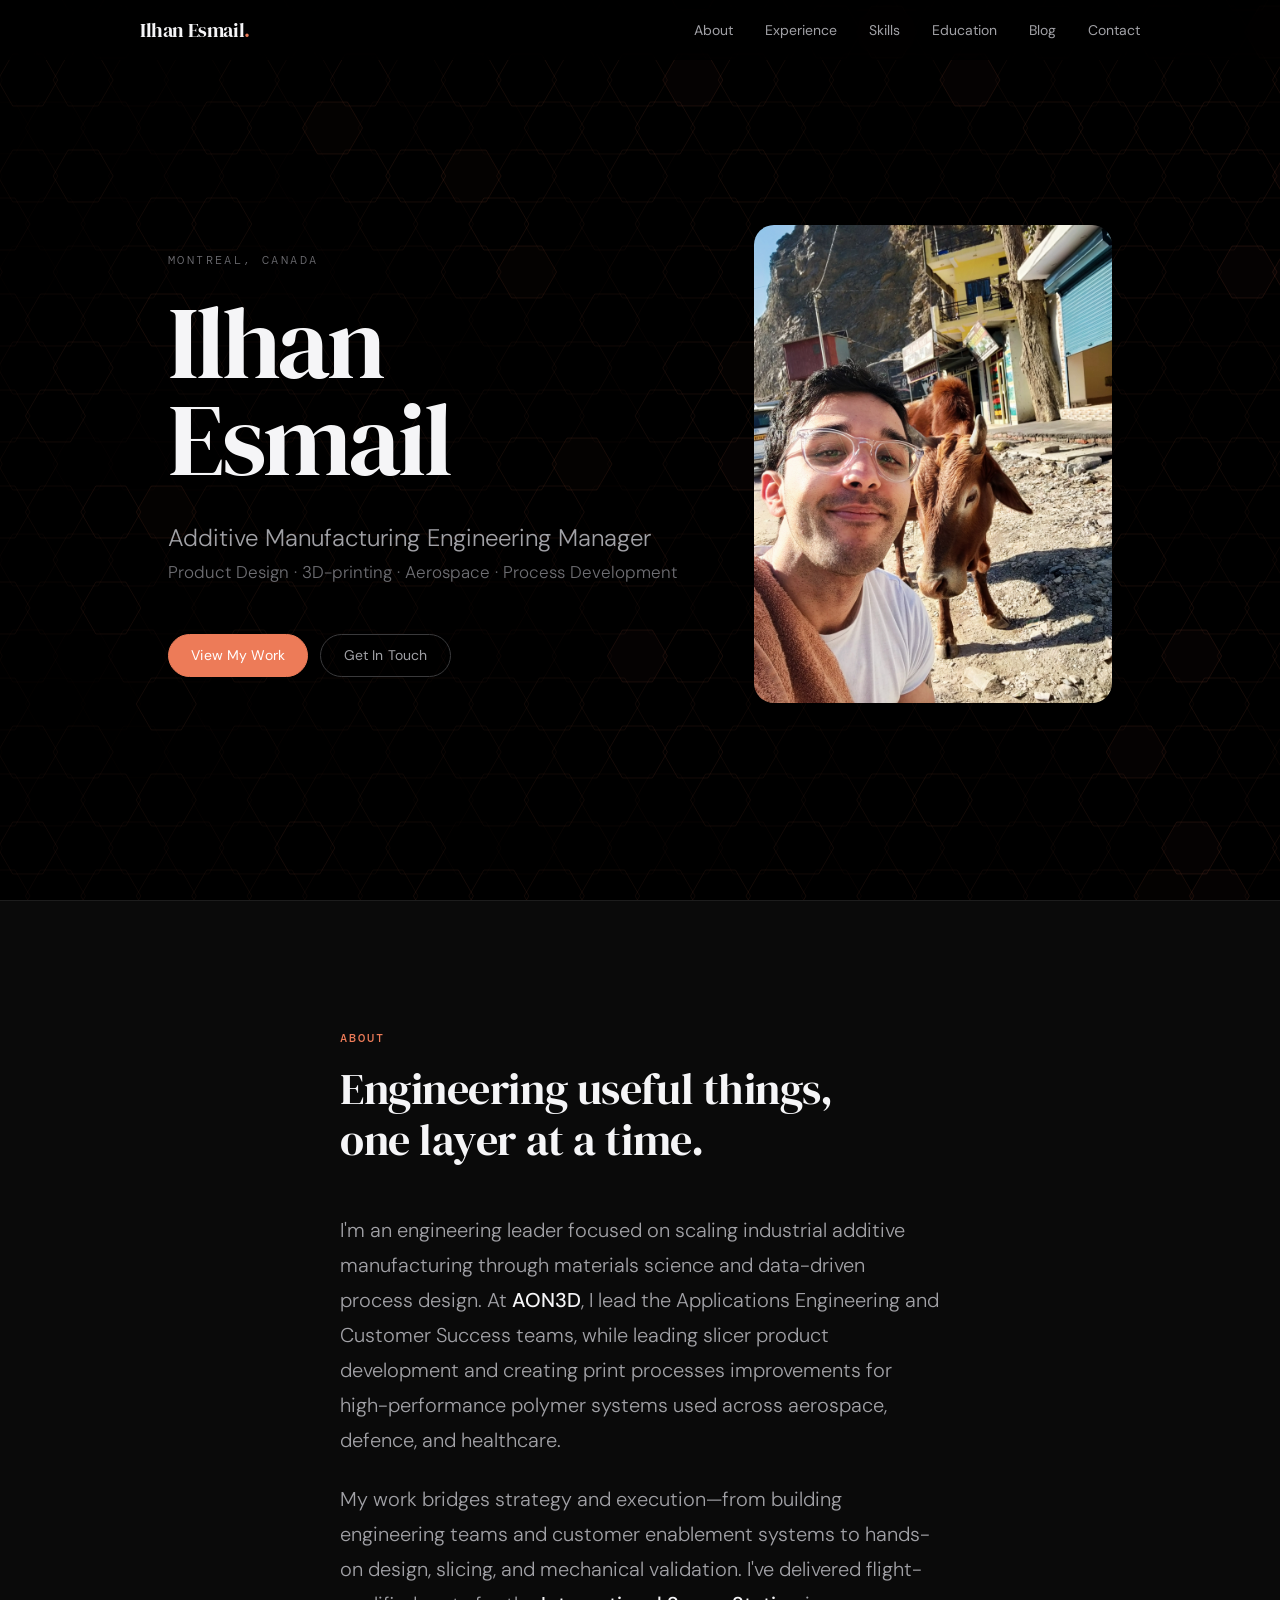
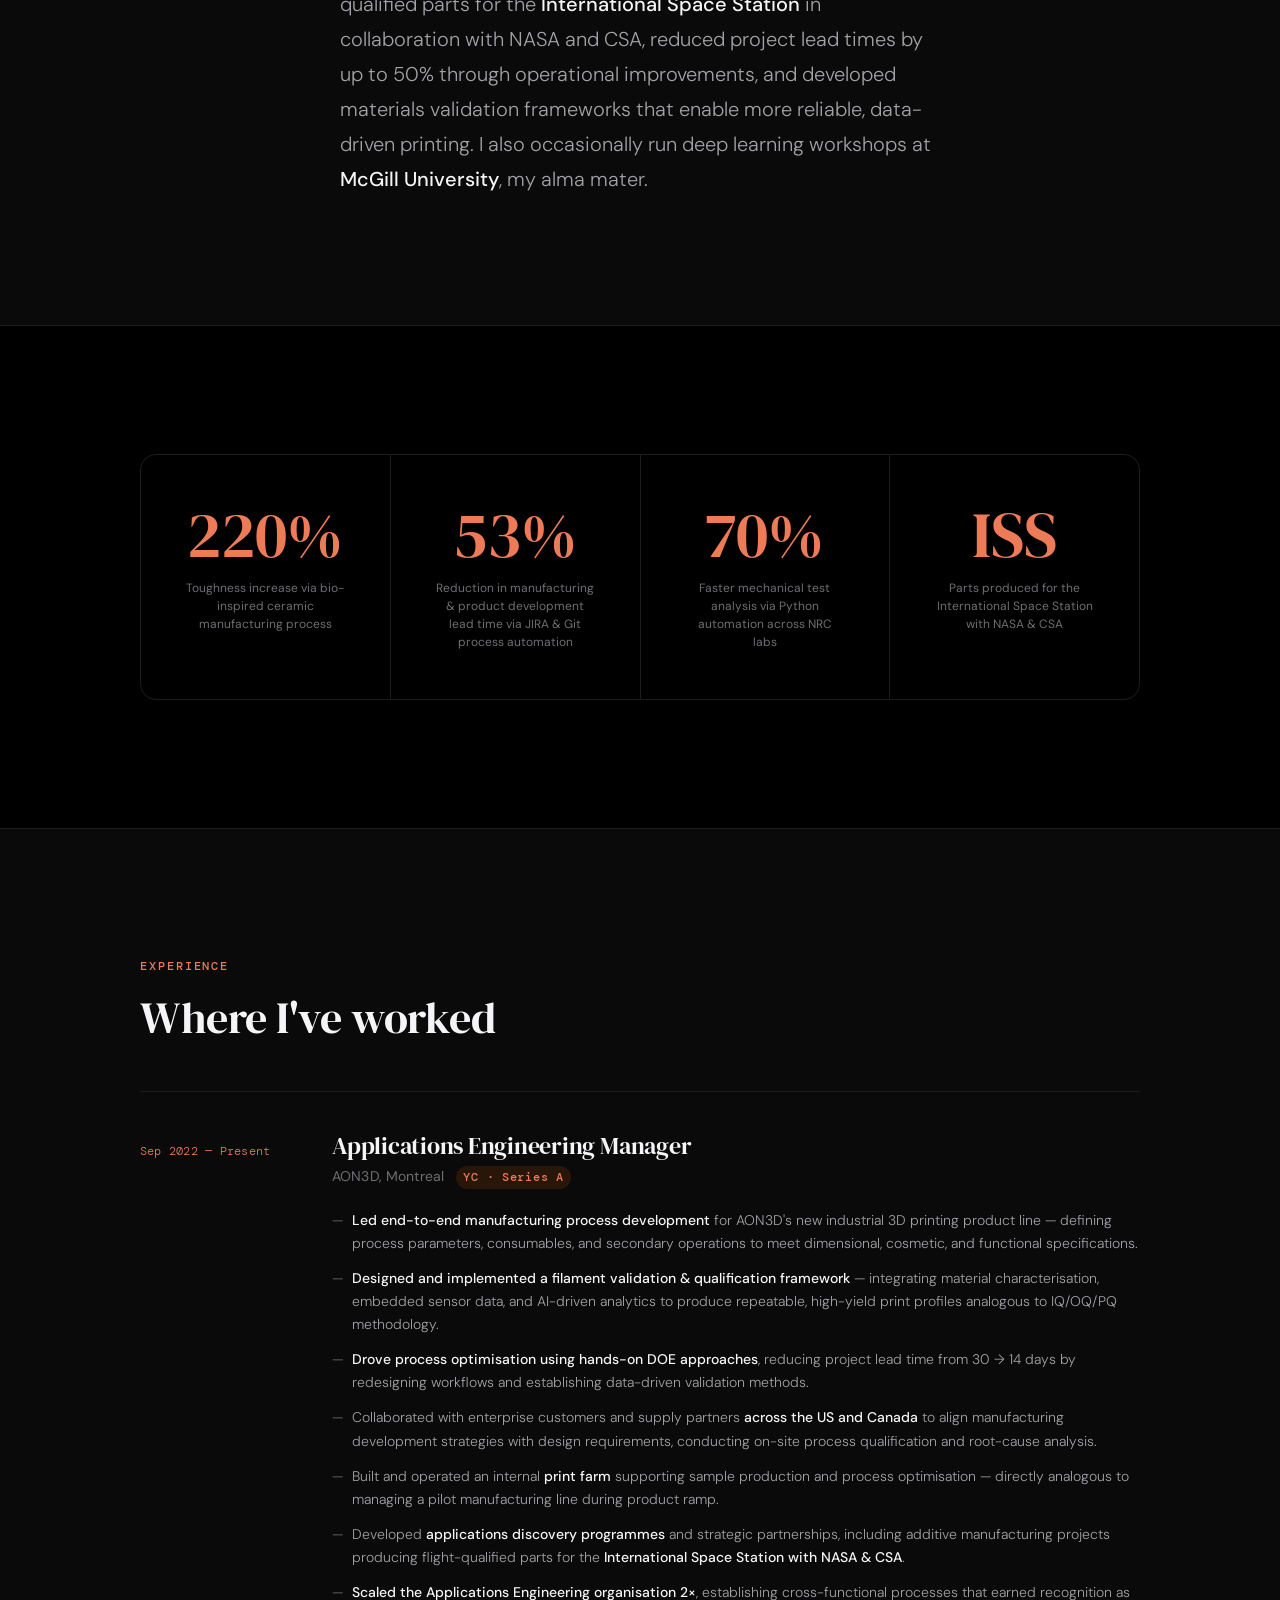
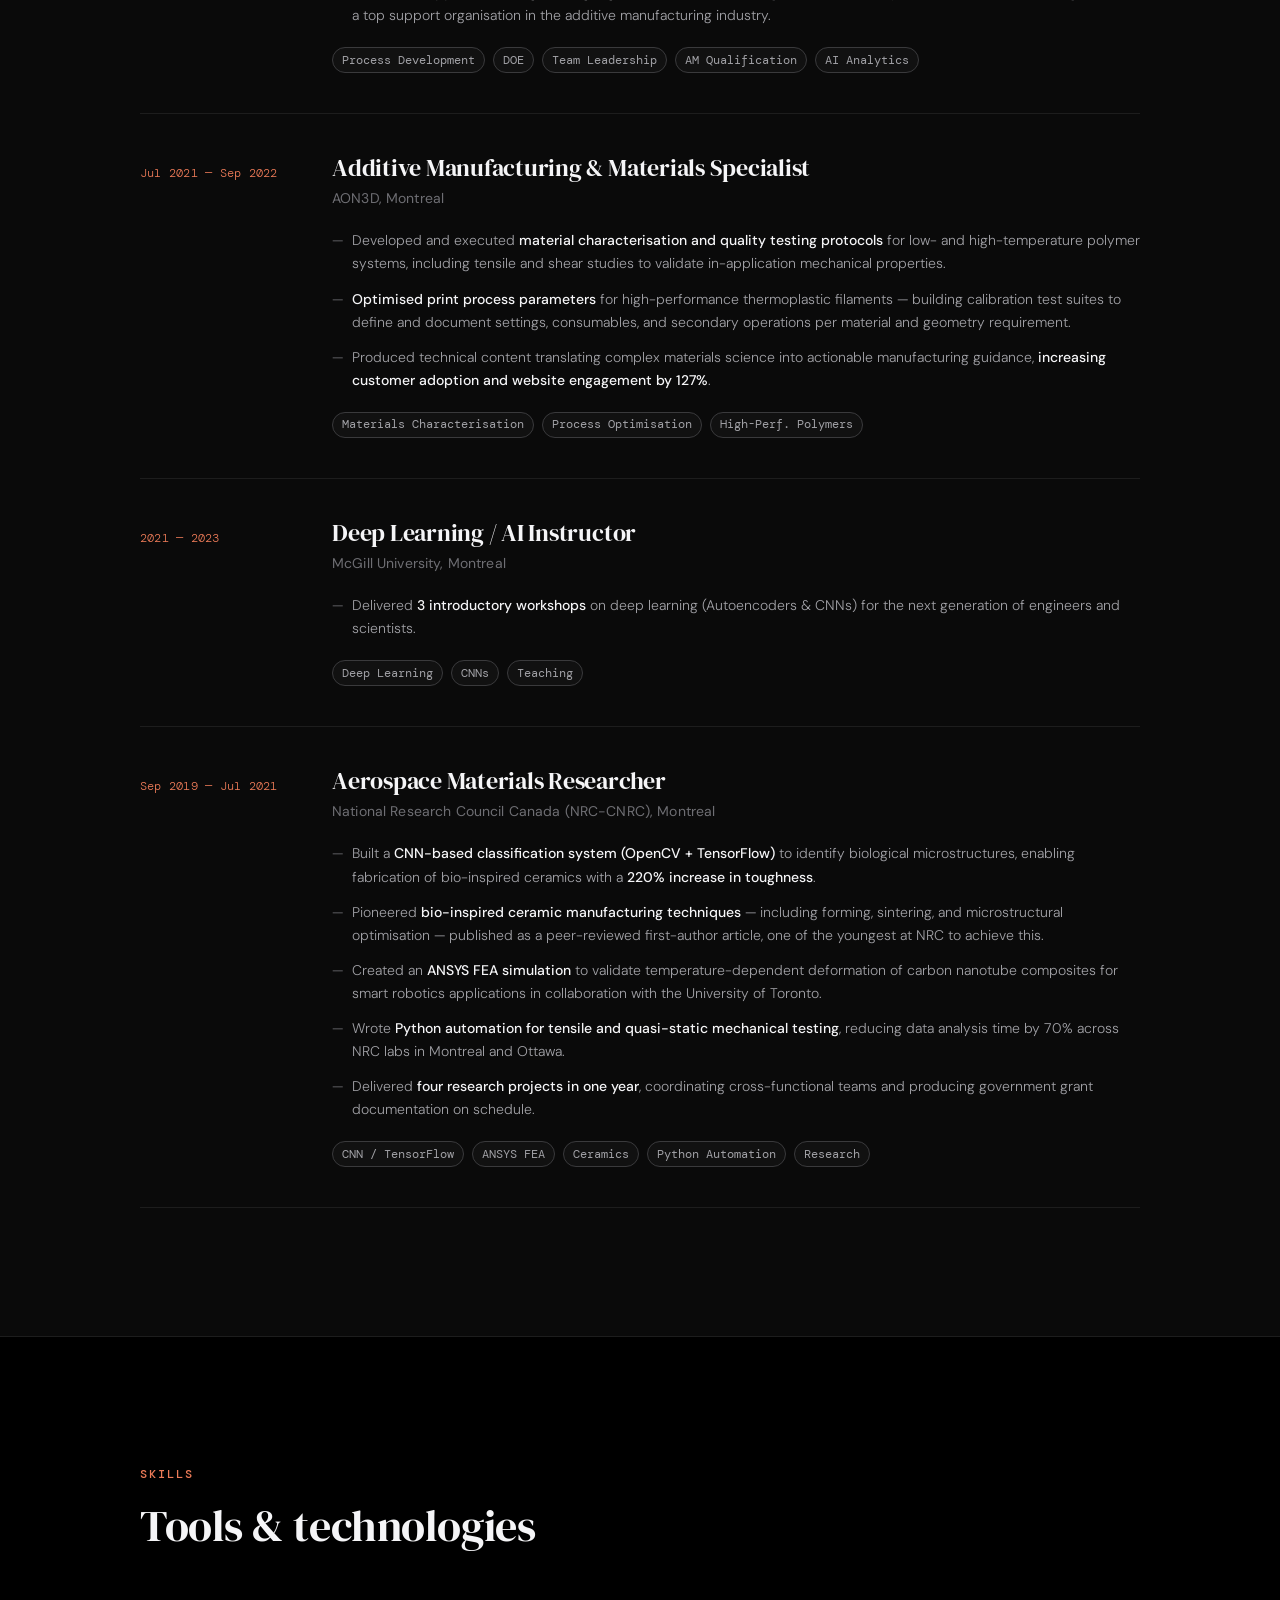
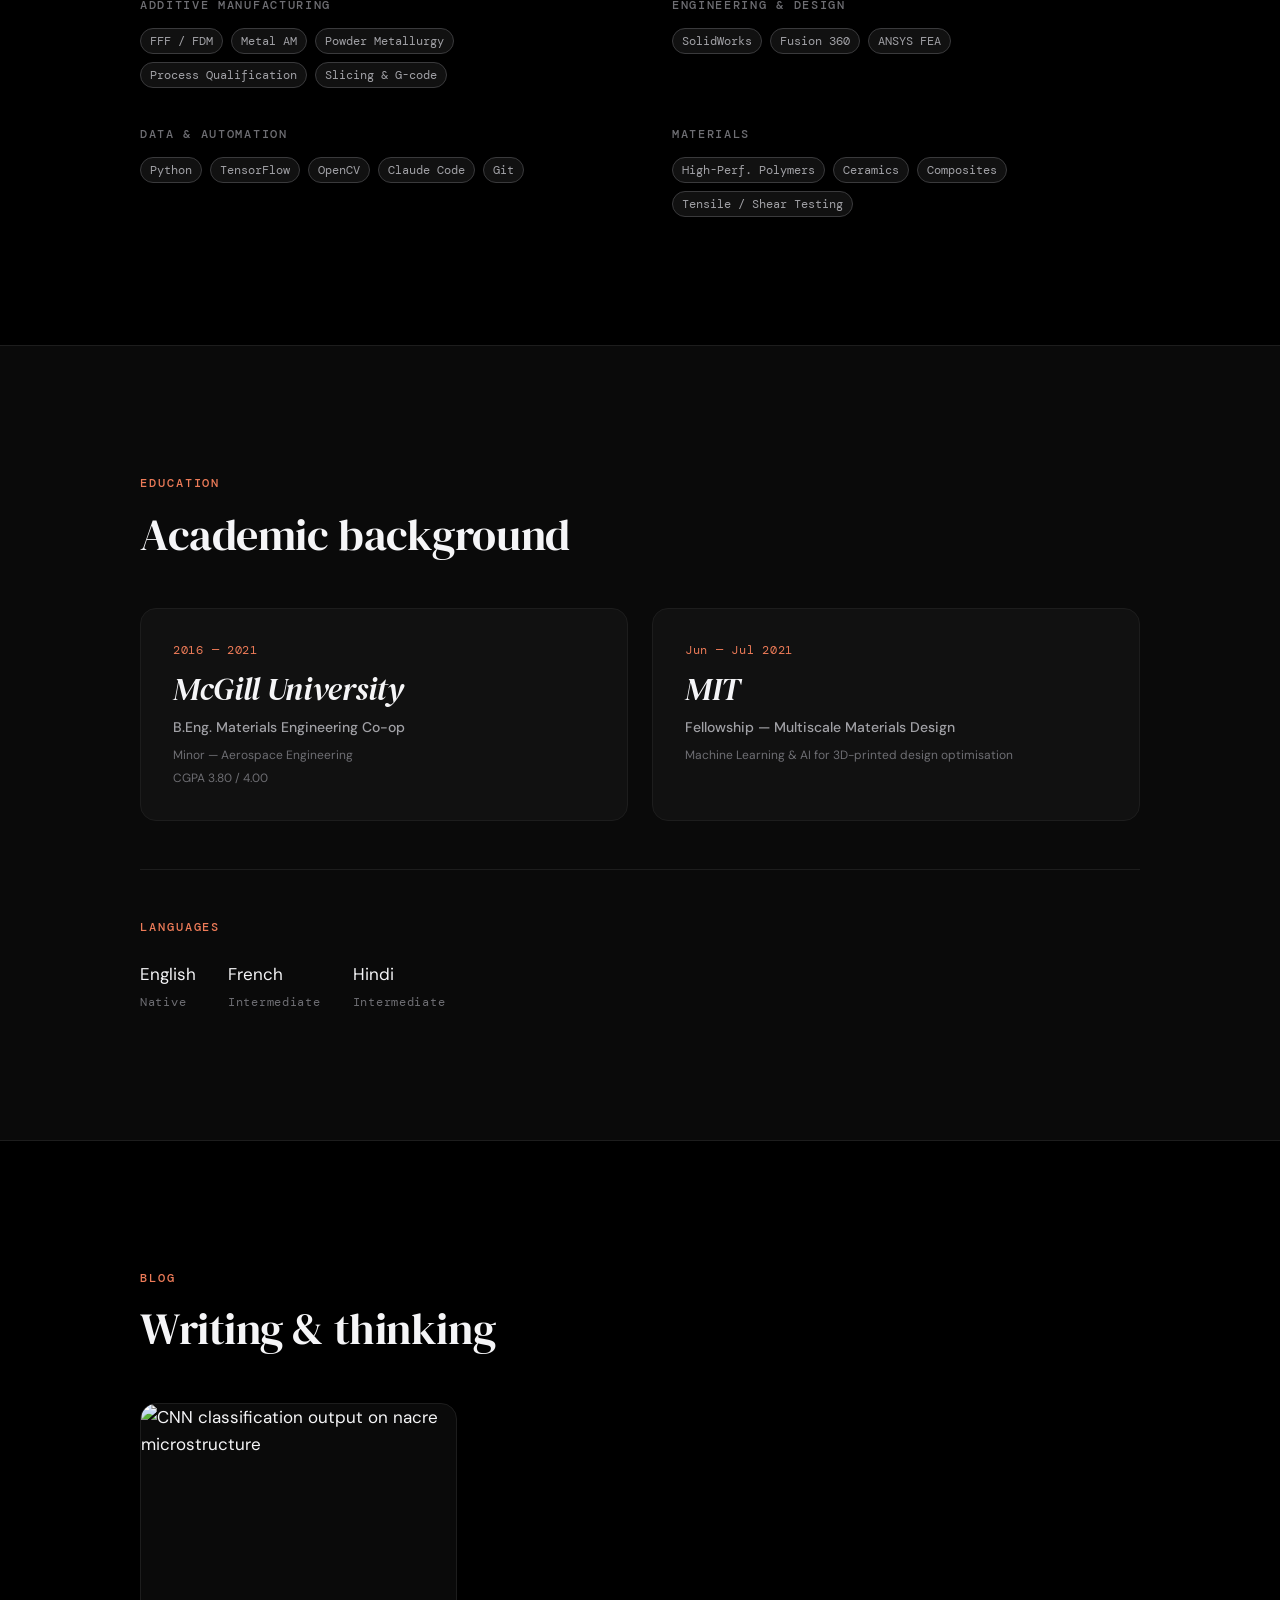
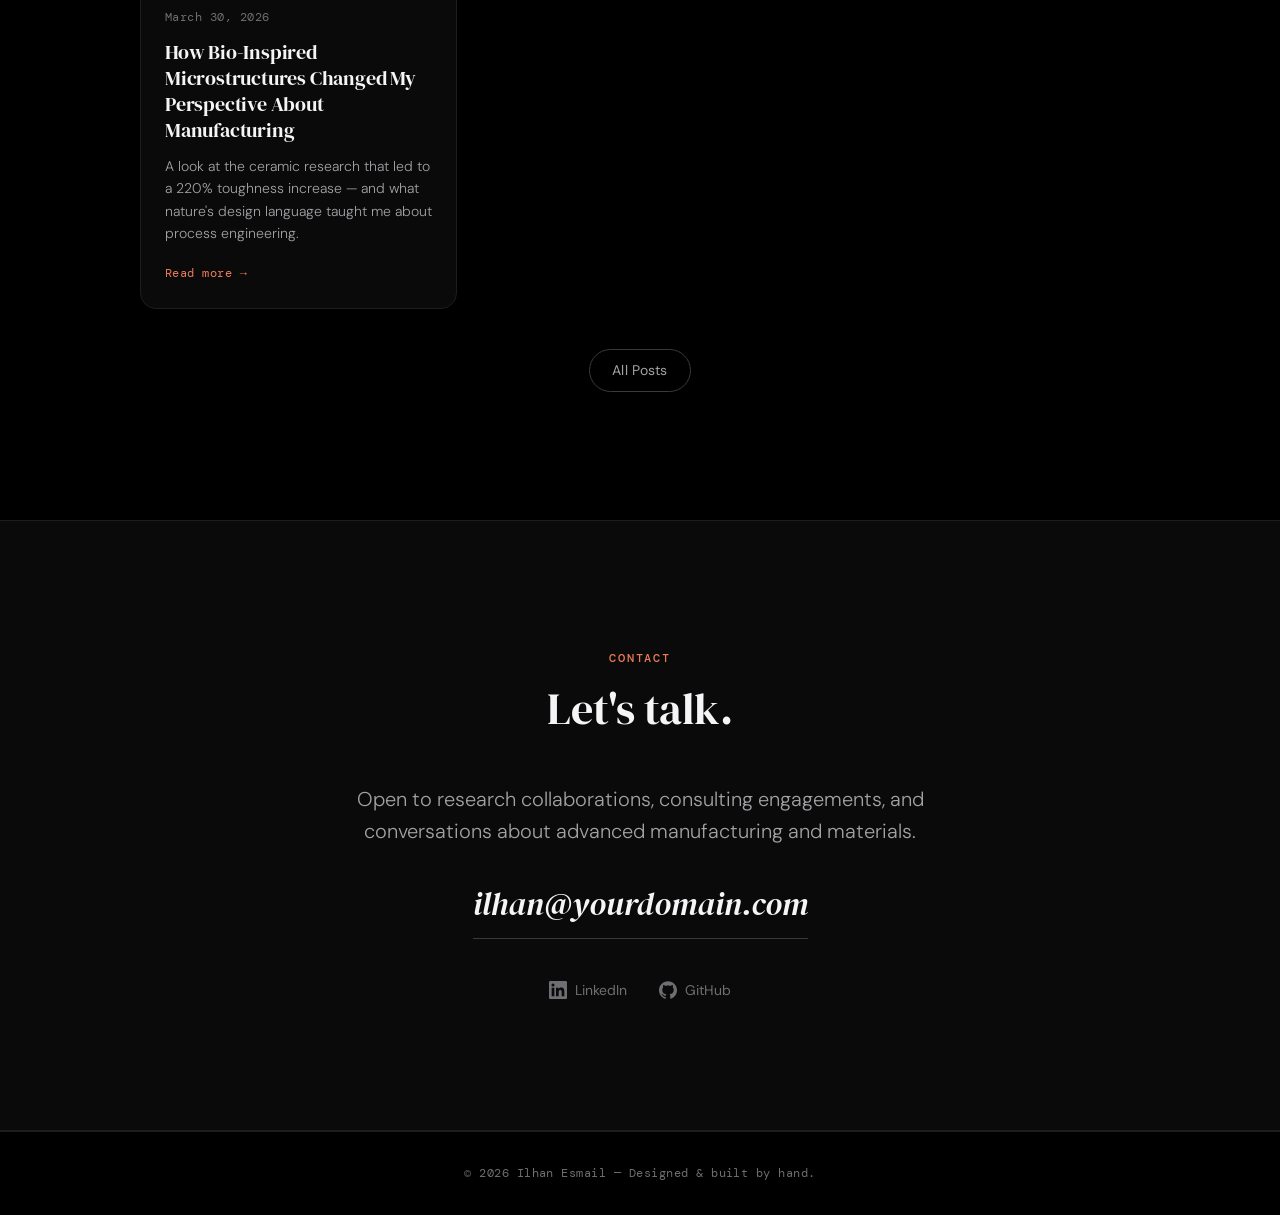
==== index.html @ efba5aee "Fix blog card: correct image path and post link" ====
<!DOCTYPE html>
<html lang="en">
<head>
  <meta charset="UTF-8" />
  <meta name="viewport" content="width=device-width, initial-scale=1.0" />
  <title>Ilhan Esmail</title>
  <meta name="description" content="Ilhan Esmail. Applications Engineering Manager specialising in Additive Manufacturing & Materials. Based in Montreal." />
  <meta property="og:title" content="Ilhan Esmail" />
  <meta property="og:description" content="Applications Engineering Manager · Additive Design & Materials" />
  <meta property="og:type" content="website" />
  <link rel="preconnect" href="https://fonts.googleapis.com" />
  <link rel="preconnect" href="https://fonts.gstatic.com" crossorigin />
  <link href="https://fonts.googleapis.com/css2?family=DM+Serif+Display:ital@0;1&family=DM+Mono:wght@300;400;500&family=DM+Sans:ital,opsz,wght@0,9..40,300;0,9..40,400;0,9..40,500;1,9..40,300&display=swap" rel="stylesheet" />
  <link rel="stylesheet" href="style.css" />
</head>
<body>

  <!-- ═══════════════════════════════════════════
       NAVBAR
  ═══════════════════════════════════════════ -->
  <header class="navbar" id="navbar">
    <div class="navbar__inner">
      <a href="#hero" class="navbar__logo">Ilhan Esmail<span class="accent">.</span></a>
      <nav class="navbar__nav" id="navMenu" role="navigation" aria-label="Main navigation">
        <ul class="navbar__list">
          <li><a href="#about"      class="navbar__link">About</a></li>
          <li><a href="#experience" class="navbar__link">Experience</a></li>
          <li><a href="#skills"     class="navbar__link">Skills</a></li>
          <li><a href="#education"  class="navbar__link">Education</a></li>
          <li><a href="#blog"       class="navbar__link">Blog</a></li>
          <li><a href="#contact"    class="navbar__link">Contact</a></li>
        </ul>
      </nav>
      <button class="navbar__toggle" id="navToggle" aria-label="Toggle navigation menu" aria-expanded="false">
        <span></span>
        <span></span>
        <span></span>
      </button>
    </div>
  </header>

  <main>

    <!-- ═══════════════════════════════════════════
         HERO
    ═══════════════════════════════════════════ -->
    <section id="hero" class="section section--hero">
      <div class="container">
        <div class="hero__inner">
          <div class="hero__text">
            <p class="hero__eyebrow fade-in">Montreal, Canada</p>
            <h1 class="hero__name fade-in">Ilhan<br>Esmail</h1>
            <p class="hero__title fade-in">
              Additive Manufacturing Engineering Manager<br>
              <span class="hero__subtitle">Product Design &middot; 3D-printing &middot; Aerospace &middot; Process Development</span>
            </p>
            <div class="hero__cta fade-in">
              <a href="#experience" class="btn btn--primary">View My Work</a>
              <a href="#contact" class="btn btn--ghost">Get In Touch</a>
            </div>
          </div>
          <div class="hero__image-wrap fade-in">
            <img src="selfie.JPEG" alt="Ilhan Esmail" class="hero__image" />
          </div>
        </div>
      </div>
      <canvas id="hexCanvas" class="hero__hex-canvas" aria-hidden="true"></canvas>
    </section>

    <!-- ═══════════════════════════════════════════
         ABOUT
    ═══════════════════════════════════════════ -->
    <section id="about" class="section section--about">
      <div class="container container--narrow">
        <p class="section__label fade-in">About</p>
        <h2 class="section__heading fade-in">
          Engineering useful things,<br>one layer at a time.
        </h2>
        <p class="about__body fade-in">
          I'm an engineering leader focused on scaling industrial additive manufacturing through materials science and data-driven process design. 
          At <strong>AON3D</strong>, I lead the Applications Engineering and Customer Success teams, while leading slicer product development and creating print processes improvements
          for high-performance polymer systems used across aerospace, defence, and healthcare.
        </p>
        <p class="about__body fade-in">
          My work bridges strategy and execution—from building engineering teams and customer enablement systems to hands-on design, slicing, and mechanical validation. 
          I've delivered flight-qualified parts for the <strong>International Space Station</strong> in collaboration with NASA and CSA, reduced project lead times by up 
          to 50% through operational improvements, and developed materials validation frameworks that enable more reliable, data-driven printing. I also occasionally run 
          deep learning workshops at <strong>McGill University</strong>, my alma mater.
        </p>
      </div>
    </section>

    <!-- ═══════════════════════════════════════════
         IMPACT STATS
    ═══════════════════════════════════════════ -->
    <section id="impact" class="section section--impact">
      <div class="container">
        <div class="stats__grid">
          <div class="stat fade-in">
            <div class="stat__num">220%</div>
            <div class="stat__desc">Toughness increase via bio-inspired ceramic manufacturing process</div>
          </div>
          <div class="stat fade-in">
            <div class="stat__num">53%</div>
            <div class="stat__desc">Reduction in manufacturing &amp; product development lead time via JIRA &amp; Git process automation</div>
          </div>
          <div class="stat fade-in">
            <div class="stat__num">70%</div>
            <div class="stat__desc">Faster mechanical test analysis via Python automation across NRC labs</div>
          </div>
          <div class="stat fade-in">
            <div class="stat__num">ISS</div>
            <div class="stat__desc">Parts produced for the International Space Station with NASA &amp; CSA</div>
          </div>
        </div>
      </div>
    </section>

    <!-- ═══════════════════════════════════════════
         EXPERIENCE
         ─────────────────────────────────────────
         HOW TO ADD A NEW ROLE:
         1. Copy the entire <article class="timeline__item"> block below
            (from the opening <!-- NEW EXPERIENCE  comment to its closing tag
        2. Paste it ABOVE the first existing timeline__item
         3. Edit the fields marked with <!-- EDIT: 
         4. Save the file — no other changes needed
    ═══════════════════════════════════════════ -->
    <section id="experience" class="section section--experience">
      <div class="container">
        <p class="section__label fade-in">Experience</p>
        <h2 class="section__heading fade-in">Where I've worked</h2>

        <div class="timeline">

          <!-- ─────────────────────────────────────
               NEW EXPERIENCE TEMPLATE
               Copy this block to add a new role.
               ───────────────────────────────────── -->
          <!--
          <article class="timeline__item fade-in">
            <div class="timeline__meta">
              <time class="timeline__date">Mon YYYY — Mon YYYY</time>
            </div>
            <div class="timeline__content">
              <div class="timeline__header">
                <h3 class="timeline__role">Job Title</h3>
                <div class="timeline__company">
                  Company Name
                  <span class="badge">Stage / Label</span>
                </div>
              </div>
              <ul class="timeline__bullets">
                <li>First bullet point.</li>
                <li>Second bullet point.</li>
                <li>Third bullet point.</li>
              </ul>
              <div class="timeline__tags">
                <span class="tag">Tag One</span>
                <span class="tag">Tag Two</span>
              </div>
            </div>
          </article>
          -->
          <!-- END TEMPLATE -->

          <!-- Role 1 -->
          <article class="timeline__item fade-in">
            <div class="timeline__meta">
              <time class="timeline__date">Sep 2022 — Present</time>
            </div>
            <div class="timeline__content">
              <div class="timeline__header">
                <h3 class="timeline__role">Applications Engineering Manager</h3>
                <div class="timeline__company">
                  AON3D, Montreal
                  <span class="badge">YC · Series A</span>
                </div>
              </div>
              <ul class="timeline__bullets">
                <li><strong>Led end-to-end manufacturing process development</strong> for AON3D's new industrial 3D printing product line — defining process parameters, consumables, and secondary operations to meet dimensional, cosmetic, and functional specifications.</li>
                <li><strong>Designed and implemented a filament validation &amp; qualification framework</strong> — integrating material characterisation, embedded sensor data, and AI-driven analytics to produce repeatable, high-yield print profiles analogous to IQ/OQ/PQ methodology.</li>
                <li><strong>Drove process optimisation using hands-on DOE approaches</strong>, reducing project lead time from 30 → 14 days by redesigning workflows and establishing data-driven validation methods.</li>
                <li>Collaborated with enterprise customers and supply partners <strong>across the US and Canada</strong> to align manufacturing development strategies with design requirements, conducting on-site process qualification and root-cause analysis.</li>
                <li>Built and operated an internal <strong>print farm</strong> supporting sample production and process optimisation — directly analogous to managing a pilot manufacturing line during product ramp.</li>
                <li>Developed <strong>applications discovery programmes</strong> and strategic partnerships, including additive manufacturing projects producing flight-qualified parts for the <strong>International Space Station with NASA &amp; CSA</strong>.</li>
                <li><strong>Scaled the Applications Engineering organisation 2×</strong>, establishing cross-functional processes that earned recognition as a top support organisation in the additive manufacturing industry.</li>
              </ul>
              <div class="timeline__tags">
                <span class="tag">Process Development</span>
                <span class="tag">DOE</span>
                <span class="tag">Team Leadership</span>
                <span class="tag">AM Qualification</span>
                <span class="tag">AI Analytics</span>
              </div>
            </div>
          </article>

          <!-- Role 2 -->
          <article class="timeline__item fade-in">
            <div class="timeline__meta">
              <time class="timeline__date">Jul 2021 — Sep 2022</time>
            </div>
            <div class="timeline__content">
              <div class="timeline__header">
                <h3 class="timeline__role">Additive Manufacturing &amp; Materials Specialist</h3>
                <div class="timeline__company">AON3D, Montreal</div>
              </div>
              <ul class="timeline__bullets">
                <li>Developed and executed <strong>material characterisation and quality testing protocols</strong> for low- and high-temperature polymer systems, including tensile and shear studies to validate in-application mechanical properties.</li>
                <li><strong>Optimised print process parameters</strong> for high-performance thermoplastic filaments — building calibration test suites to define and document settings, consumables, and secondary operations per material and geometry requirement.</li>
                <li>Produced technical content translating complex materials science into actionable manufacturing guidance, <strong>increasing customer adoption and website engagement by 127%</strong>.</li>
              </ul>
              <div class="timeline__tags">
                <span class="tag">Materials Characterisation</span>
                <span class="tag">Process Optimisation</span>
                <span class="tag">High-Perf. Polymers</span>
              </div>
            </div>
          </article>

          <!-- Role 3 -->
          <article class="timeline__item fade-in">
            <div class="timeline__meta">
              <time class="timeline__date">2021 — 2023</time>
            </div>
            <div class="timeline__content">
              <div class="timeline__header">
                <h3 class="timeline__role">Deep Learning / AI Instructor</h3>
                <div class="timeline__company">McGill University, Montreal</div>
              </div>
              <ul class="timeline__bullets">
                <li>Delivered <strong>3 introductory workshops</strong> on deep learning (Autoencoders &amp; CNNs) for the next generation of engineers and scientists.</li>
              </ul>
              <div class="timeline__tags">
                <span class="tag">Deep Learning</span>
                <span class="tag">CNNs</span>
                <span class="tag">Teaching</span>
              </div>
            </div>
          </article>

          <!-- Role 4 -->
          <article class="timeline__item fade-in">
            <div class="timeline__meta">
              <time class="timeline__date">Sep 2019 — Jul 2021</time>
            </div>
            <div class="timeline__content">
              <div class="timeline__header">
                <h3 class="timeline__role">Aerospace Materials Researcher</h3>
                <div class="timeline__company">National Research Council Canada (NRC-CNRC), Montreal</div>
              </div>
              <ul class="timeline__bullets">
                <li>Built a <strong>CNN-based classification system (OpenCV + TensorFlow)</strong> to identify biological microstructures, enabling fabrication of bio-inspired ceramics with a <strong>220% increase in toughness</strong>.</li>
                <li>Pioneered <strong>bio-inspired ceramic manufacturing techniques</strong> — including forming, sintering, and microstructural optimisation — published as a peer-reviewed first-author article, one of the youngest at NRC to achieve this.</li>
                <li>Created an <strong>ANSYS FEA simulation</strong> to validate temperature-dependent deformation of carbon nanotube composites for smart robotics applications in collaboration with the University of Toronto.</li>
                <li>Wrote <strong>Python automation for tensile and quasi-static mechanical testing</strong>, reducing data analysis time by 70% across NRC labs in Montreal and Ottawa.</li>
                <li>Delivered <strong>four research projects in one year</strong>, coordinating cross-functional teams and producing government grant documentation on schedule.</li>
              </ul>
              <div class="timeline__tags">
                <span class="tag">CNN / TensorFlow</span>
                <span class="tag">ANSYS FEA</span>
                <span class="tag">Ceramics</span>
                <span class="tag">Python Automation</span>
                <span class="tag">Research</span>
              </div>
            </div>
          </article>

        </div>
      </div>
    </section>

    <!-- ═══════════════════════════════════════════
         SKILLS
    ═══════════════════════════════════════════ -->
    <section id="skills" class="section section--skills">
      <div class="container">
        <p class="section__label fade-in">Skills</p>
        <h2 class="section__heading fade-in">Tools &amp; technologies</h2>
        <div class="skills__grid">

          <div class="skill-group fade-in">
            <h3 class="skill-group__title">Additive Manufacturing</h3>
            <div class="skill-pills">
              <span class="tag">FFF / FDM</span>
              <span class="tag">Metal AM</span>
              <span class="tag">Powder Metallurgy</span>
              <span class="tag">Process Qualification</span>
              <span class="tag">Slicing & G-code</span>
            </div>
          </div>

          <div class="skill-group fade-in">
            <h3 class="skill-group__title">Engineering &amp; Design</h3>
            <div class="skill-pills">
              <span class="tag">SolidWorks</span>
              <span class="tag">Fusion 360</span>
              <span class="tag">ANSYS FEA</span>
            </div>
          </div>

          <div class="skill-group fade-in">
            <h3 class="skill-group__title">Data &amp; Automation</h3>
            <div class="skill-pills">
              <span class="tag">Python</span>
              <span class="tag">TensorFlow</span>
              <span class="tag">OpenCV</span>
              <span class="tag">Claude Code</span>
              <span class="tag">Git</span>
            </div>
          </div>

          <div class="skill-group fade-in">
            <h3 class="skill-group__title">Materials</h3>
            <div class="skill-pills">
              <span class="tag">High-Perf. Polymers</span>
              <span class="tag">Ceramics</span>
              <span class="tag">Composites</span>
              <span class="tag">Tensile / Shear Testing</span>
            </div>
          </div>

        </div>
      </div>
    </section>

    <!-- ═══════════════════════════════════════════
         EDUCATION
    ═══════════════════════════════════════════ -->
    <section id="education" class="section section--education">
      <div class="container">
        <p class="section__label fade-in">Education</p>
        <h2 class="section__heading fade-in">Academic background</h2>
        <div class="edu__grid">

          <article class="edu-card fade-in">
            <div class="edu-card__year">2016 — 2021</div>
            <h3 class="edu-card__institution">McGill University</h3>
            <div class="edu-card__degree">B.Eng. Materials Engineering Co-op</div>
            <div class="edu-card__detail">Minor — Aerospace Engineering</div>
            <div class="edu-card__detail">CGPA 3.80 / 4.00</div>
          </article>

          <article class="edu-card fade-in">
            <div class="edu-card__year">Jun — Jul 2021</div>
            <h3 class="edu-card__institution">MIT</h3>
            <div class="edu-card__degree">Fellowship — Multiscale Materials Design</div>
            <div class="edu-card__detail">Machine Learning &amp; AI for 3D-printed design optimisation</div>
          </article>

        </div>

        <div class="languages fade-in">
          <p class="section__label">Languages</p>
          <div class="languages__row">
            <div class="lang">
              <span class="lang__name">English</span>
              <span class="lang__level">Native</span>
            </div>
            <div class="lang">
              <span class="lang__name">French</span>
              <span class="lang__level">Intermediate</span>
            </div>
            <div class="lang">
              <span class="lang__name">Hindi</span>
              <span class="lang__level">Intermediate</span>
            </div>
          </div>
        </div>

      </div>
    </section>

    <!-- ═══════════════════════════════════════════
         BLOG
         ─────────────────────────────────────────
         HOW TO ADD A NEW BLOG POST:
         1. Copy blog/post-template.html
            → rename to blog/posts/your-post-title.html
         2. Fill in the fields marked EDIT:
         3. Copy one <article class="blog-card"> block below
         4. Update its title, date, excerpt, and href to match 
         5. Save both files — done.
    ═══════════════════════════════════════════ -->
    <section id="blog" class="section section--blog">
      <div class="container">
        <p class="section__label fade-in">Blog</p>
        <h2 class="section__heading fade-in">Writing &amp; thinking</h2>
        <div class="blog__grid">

          <!-- ─────────────────────────────────────
               NEW BLOG CARD TEMPLATE
               Copy this block to add a new post preview.
               ───────────────────────────────────── -->
          <!--
          <article class="blog-card fade-in">
            <a href="blog/posts/your-post-slug.html" class="blog-card__link">
              <div class="blog-card__image">
                <img src="blog/images/your-image.jpg" alt="Post image description" />
              </div>
              <div class="blog-card__body">
                <time class="blog-card__date">Month DD, YYYY</time>
                <h3 class="blog-card__title">Your Post Title</h3>
                <p class="blog-card__excerpt">A one or two sentence summary of the post.</p>
                <span class="blog-card__read">Read more →</span>
              </div>
            </a>
          </article>
          -->
          <!-- END TEMPLATE -->

          <!-- Sample post 1 — update or replace with real posts -->
          <article class="blog-card fade-in">
            <a href="blog/posts/bio-ceramics.html" class="blog-card__link">
              <div class="blog-card__image">
                <img src="blog/images/cnn_nacre.png" alt="CNN classification output on nacre microstructure" />
              </div>
              <div class="blog-card__body">
                <time class="blog-card__date">March 30, 2026</time>
                <h3 class="blog-card__title">How Bio-Inspired Microstructures Changed My Perspective About Manufacturing</h3>
                <p class="blog-card__excerpt">A look at the ceramic research that led to a 220% toughness increase — and what nature's design language taught me about process engineering.</p>
                <span class="blog-card__read">Read more →</span>
              </div>
            </a>
          </article>

        </div>
        <div class="blog__footer fade-in">
          <a href="blog/index.html" class="btn btn--ghost">All Posts</a>
        </div>
      </div>
    </section>

    <!-- ═══════════════════════════════════════════
         CONTACT
    ═══════════════════════════════════════════ -->
    <section id="contact" class="section section--contact">
      <div class="container container--narrow">
        <p class="section__label fade-in">Contact</p>
        <h2 class="section__heading fade-in">Let's talk.</h2>
        <p class="contact__intro fade-in">
          Open to research collaborations, consulting engagements, and conversations
          about advanced manufacturing and materials.
        </p>
        <!-- EDIT: Replace with your actual email address -->
        <a href="mailto:ilhan@yourdomain.com" class="contact__email fade-in">ilhan@yourdomain.com</a>
        <ul class="contact__links fade-in" role="list">
          <li>
            <a href="https://linkedin.com/in/ilhanesmail" class="contact__link"
               target="_blank" rel="noopener noreferrer" aria-label="LinkedIn profile">
              <!-- LinkedIn icon -->
              <svg class="contact__icon" xmlns="http://www.w3.org/2000/svg" viewBox="0 0 24 24" fill="currentColor" aria-hidden="true">
                <path d="M20.447 20.452h-3.554v-5.569c0-1.328-.027-3.037-1.852-3.037-1.853 0-2.136 1.445-2.136 2.939v5.667H9.351V9h3.414v1.561h.046c.477-.9 1.637-1.85 3.37-1.85 3.601 0 4.267 2.37 4.267 5.455v6.286zM5.337 7.433a2.062 2.062 0 0 1-2.063-2.065 2.064 2.064 0 1 1 2.063 2.065zm1.782 13.019H3.555V9h3.564v11.452zM22.225 0H1.771C.792 0 0 .774 0 1.729v20.542C0 23.227.792 24 1.771 24h20.451C23.2 24 24 23.227 24 22.271V1.729C24 .774 23.2 0 22.222 0h.003z"/>
              </svg>
              <span>LinkedIn</span>
            </a>
          </li>
          <li>
            <!-- EDIT: Replace with your GitHub username if you have one, or remove this <li> -->
            <a href="https://github.com/ilhanesmail" class="contact__link"
               target="_blank" rel="noopener noreferrer" aria-label="GitHub profile">
              <!-- GitHub icon -->
              <svg class="contact__icon" xmlns="http://www.w3.org/2000/svg" viewBox="0 0 24 24" fill="currentColor" aria-hidden="true">
                <path d="M12 .297c-6.63 0-12 5.373-12 12 0 5.303 3.438 9.8 8.205 11.385.6.113.82-.258.82-.577 0-.285-.01-1.04-.015-2.04-3.338.724-4.042-1.61-4.042-1.61C4.422 18.07 3.633 17.7 3.633 17.7c-1.087-.744.084-.729.084-.729 1.205.084 1.838 1.236 1.838 1.236 1.07 1.835 2.809 1.305 3.495.998.108-.776.417-1.305.76-1.605-2.665-.3-5.466-1.332-5.466-5.93 0-1.31.465-2.38 1.235-3.22-.135-.303-.54-1.523.105-3.176 0 0 1.005-.322 3.3 1.23.96-.267 1.98-.399 3-.405 1.02.006 2.04.138 3 .405 2.28-1.552 3.285-1.23 3.285-1.23.645 1.653.24 2.873.12 3.176.765.84 1.23 1.91 1.23 3.22 0 4.61-2.805 5.625-5.475 5.92.42.36.81 1.096.81 2.22 0 1.606-.015 2.896-.015 3.286 0 .315.21.69.825.57C20.565 22.092 24 17.592 24 12.297c0-6.627-5.373-12-12-12"/>
              </svg>
              <span>GitHub</span>
            </a>
          </li>
        </ul>
      </div>
    </section>

  </main>

  <!-- ═══════════════════════════════════════════
       FOOTER
  ═══════════════════════════════════════════ -->
  <footer class="footer">
    <div class="container">
      <p class="footer__text">
        &copy; 2026 Ilhan Esmail &mdash; Designed &amp; built by hand.
      </p>
    </div>
  </footer>

  <script src="script.js"></script>
</body>
</html>
---- style.css ----
/* ════════════════════════════════════════════════════════
   ILHAN ESMAIL — PORTFOLIO
   Apple-inspired dark theme
   ════════════════════════════════════════════════════════ */

/* ── 1. DESIGN TOKENS ──────────────────────────────────── */
:root {
  /* Colors */
  --bg:             #000000;
  --surface:        #0a0a0a;
  --surface-2:      #111111;
  --border:         #1d1d1d;
  --border-hover:   #3a3a3c;
  --text-primary:   #f5f5f7;
  --text-secondary: #a1a1a6;
  --text-tertiary:  #6e6e73;
  --accent:         #ed7b58;
  --accent-dim:     rgba(255, 107, 0, 0.12);
  --accent-hover:   #f7a752;

  /* Typography */
  --font-serif: 'DM Serif Display', Georgia, serif;
  --font-sans:  'DM Sans', -apple-system, BlinkMacSystemFont, system-ui, sans-serif;
  --font-mono:  'DM Mono', 'SF Mono', 'Courier New', monospace;

  /* Type scale — fluid via clamp() */
  --text-xs:   clamp(0.6875rem, 1.2vw, 0.75rem);
  --text-sm:   clamp(0.8125rem, 1.5vw, 0.875rem);
  --text-base: clamp(0.9375rem, 1.8vw, 1.0625rem);
  --text-lg:   clamp(1.0625rem, 2vw, 1.25rem);
  --text-xl:   clamp(1.25rem,   2.5vw, 1.5rem);
  --text-2xl:  clamp(1.5rem,    3vw,   2rem);
  --text-3xl:  clamp(2rem,      4vw,   2.75rem);
  --text-hero: clamp(3rem,      8vw,   6.5rem);

  /* Spacing */
  --space-1:  0.25rem;
  --space-2:  0.5rem;
  --space-3:  0.75rem;
  --space-4:  1rem;
  --space-5:  1.25rem;
  --space-6:  1.5rem;
  --space-8:  2rem;
  --space-10: 2.5rem;
  --space-12: 3rem;
  --space-16: 4rem;
  --space-20: 5rem;
  --space-24: 6rem;
  --space-32: 8rem;

  /* Layout */
  --container-max:    1080px;
  --container-narrow: 680px;
  --container-pad:    clamp(1.25rem, 6vw, 2.5rem);
  --navbar-h:         60px;

  /* Motion — Apple's standard easing */
  --ease:       cubic-bezier(0.25, 0.1, 0.25, 1);
  --ease-out:   cubic-bezier(0, 0, 0.2, 1);
  --t-fast:     120ms;
  --t-base:     220ms;
  --t-slow:     380ms;
}

/* ── 2. RESET + BASE ────────────────────────────────────── */
*, *::before, *::after {
  box-sizing: border-box;
  margin: 0;
  padding: 0;
}

html {
  scroll-behavior: smooth;
  -webkit-font-smoothing: antialiased;
  -moz-osx-font-smoothing: grayscale;
  text-rendering: optimizeLegibility;
}

body {
  background: var(--bg);
  color: var(--text-primary);
  font-family: var(--font-sans);
  font-size: var(--text-base);
  line-height: 1.6;
  overflow-x: hidden;
}

img {
  display: block;
  max-width: 100%;
  height: auto;
}

a {
  color: inherit;
  text-decoration: none;
}

ul, ol {
  list-style: none;
}

button {
  font: inherit;
  cursor: pointer;
  background: none;
  border: none;
}

/* ── 3. TYPOGRAPHY ──────────────────────────────────────── */
h1, h2, h3, h4 {
  font-family: var(--font-serif);
  font-weight: 400;
  line-height: 1.1;
  letter-spacing: -0.01em;
}

/* ── 4. UTILITIES ───────────────────────────────────────── */

.container {
  max-width: var(--container-max);
  margin: 0 auto;
  padding: 0 var(--container-pad);
}

.container--narrow {
  max-width: var(--container-narrow);
}

.section {
  padding: var(--space-32) 0;
}

.section__label {
  font-family: var(--font-mono);
  font-size: var(--text-xs);
  font-weight: 500;
  letter-spacing: 0.16em;
  text-transform: uppercase;
  color: var(--accent);
  margin-bottom: var(--space-4);
}

.section__heading {
  font-size: var(--text-3xl);
  color: var(--text-primary);
  margin-bottom: var(--space-12);
  line-height: 1.15;
}

.accent {
  color: var(--accent);
}

/* Buttons */
.btn {
  display: inline-flex;
  align-items: center;
  gap: var(--space-2);
  padding: 0.6rem 1.4rem;
  border-radius: 980px; /* Apple capsule shape */
  font-family: var(--font-sans);
  font-size: var(--text-sm);
  font-weight: 400;
  letter-spacing: 0.01em;
  text-decoration: none;
  cursor: pointer;
  border: 1px solid transparent;
  transition: background var(--t-base) var(--ease),
              border-color var(--t-base) var(--ease),
              color var(--t-base) var(--ease);
  white-space: nowrap;
}

.btn--primary {
  background: var(--accent);
  color: #fff;
  border-color: var(--accent);
}
.btn--primary:hover {
  background: var(--accent-hover);
  border-color: var(--accent-hover);
}

.btn--ghost {
  background: transparent;
  color: var(--text-secondary);
  border-color: var(--border-hover);
}
.btn--ghost:hover {
  color: var(--text-primary);
  border-color: var(--text-tertiary);
}

/* Tags / pills */
.tag {
  display: inline-block;
  font-family: var(--font-mono);
  font-size: var(--text-xs);
  font-weight: 400;
  padding: 0.2em 0.75em;
  border-radius: 980px;
  border: 1px solid var(--border-hover);
  color: var(--text-secondary);
  background: var(--surface-2);
  white-space: nowrap;
}

/* Badge (company stage labels) */
.badge {
  display: inline-block;
  font-family: var(--font-mono);
  font-size: var(--text-xs);
  font-weight: 500;
  color: var(--accent);
  background: var(--accent-dim);
  padding: 0.15em 0.6em;
  border-radius: 980px;
  letter-spacing: 0.06em;
  margin-left: var(--space-2);
  vertical-align: middle;
}

/* ── 5. FADE-IN ANIMATION ───────────────────────────────── */
.fade-in {
  opacity: 0;
  transform: translateY(20px);
  transition: opacity var(--t-slow) var(--ease-out),
              transform var(--t-slow) var(--ease-out);
}
.fade-in.is-visible {
  opacity: 1;
  transform: translateY(0);
}

/* ── 6. NAVBAR ──────────────────────────────────────────── */
.navbar {
  position: fixed;
  top: 0;
  left: 0;
  right: 0;
  z-index: 100;
  height: var(--navbar-h);
  background: rgba(0, 0, 0, 0.72);
  backdrop-filter: saturate(180%) blur(20px);
  -webkit-backdrop-filter: saturate(180%) blur(20px);
  border-bottom: 1px solid transparent;
  transition: border-color var(--t-base) var(--ease);
}
.navbar--scrolled {
  border-bottom-color: var(--border);
}

.navbar__inner {
  display: flex;
  align-items: center;
  justify-content: space-between;
  height: 100%;
  max-width: var(--container-max);
  margin: 0 auto;
  padding: 0 var(--container-pad);
}

.navbar__logo {
  font-family: var(--font-serif);
  font-size: var(--text-lg);
  color: var(--text-primary);
  letter-spacing: -0.02em;
  transition: opacity var(--t-fast) var(--ease);
}
.navbar__logo:hover { opacity: 0.7; }

.navbar__list {
  display: flex;
  align-items: center;
  gap: var(--space-8);
}

.navbar__link {
  font-size: var(--text-sm);
  font-weight: 400;
  color: var(--text-secondary);
  transition: color var(--t-fast) var(--ease);
  position: relative;
}
.navbar__link:hover,
.navbar__link--active {
  color: var(--text-primary);
}
.navbar__link--active::after {
  content: '';
  position: absolute;
  bottom: -4px;
  left: 0;
  right: 0;
  height: 1px;
  background: var(--accent);
}

/* Hamburger (mobile only) */
.navbar__toggle {
  display: none;
  flex-direction: column;
  justify-content: center;
  align-items: center;
  gap: 5px;
  width: 36px;
  height: 36px;
  padding: 4px;
}
.navbar__toggle span {
  display: block;
  width: 20px;
  height: 1.5px;
  background: var(--text-primary);
  border-radius: 2px;
  transition: transform var(--t-base) var(--ease),
              opacity var(--t-base) var(--ease);
  transform-origin: center;
}
/* Animate to X */
.navbar__toggle--open span:nth-child(1) {
  transform: translateY(6.5px) rotate(45deg);
}
.navbar__toggle--open span:nth-child(2) {
  opacity: 0;
  transform: scaleX(0);
}
.navbar__toggle--open span:nth-child(3) {
  transform: translateY(-6.5px) rotate(-45deg);
}

/* ── 7. HERO ────────────────────────────────────────────── */
.section--hero {
  min-height: 100dvh;
  display: flex;
  flex-direction: column;
  justify-content: center;
  padding-top: calc(var(--navbar-h) + var(--space-16));
  padding-bottom: var(--space-24);
  position: relative;
}

.hero__inner {
  display: flex;
  align-items: center;
  gap: clamp(var(--space-12), 6vw, var(--space-24));
}

.hero__text {
  flex: 1;
  min-width: 0;
}

.hero__eyebrow {
  font-family: var(--font-mono);
  font-size: var(--text-xs);
  font-weight: 300;
  letter-spacing: 0.2em;
  text-transform: uppercase;
  color: var(--text-tertiary);
  margin-bottom: var(--space-6);
}

.hero__name {
  font-size: var(--text-hero);
  color: var(--text-primary);
  line-height: 0.95;
  letter-spacing: -0.03em;
  margin-bottom: var(--space-8);
}

.hero__title {
  font-family: var(--font-sans);
  font-size: var(--text-xl);
  font-weight: 300;
  color: var(--text-secondary);
  line-height: 1.5;
  margin-bottom: var(--space-12);
}

.hero__subtitle {
  display: block;
  font-size: var(--text-base);
  color: var(--text-tertiary);
  font-weight: 300;
  margin-top: var(--space-1);
}

.hero__cta {
  display: flex;
  flex-wrap: wrap;
  gap: var(--space-3);
}

/* Hero image */
.hero__image-wrap {
  flex-shrink: 0;
  width: clamp(220px, 28vw, 360px);
}

.hero__image {
  width: 100%;
  aspect-ratio: 3 / 4;
  object-fit: cover;
  object-position: center top;
  border-radius: 20px;
  display: block;
}

/* Hexagonal canvas background */
.hero__hex-canvas {
  position: absolute;
  inset: 0;
  width: 100%;
  height: 100%;
  pointer-events: none;
  z-index: 0;
}

/* Ensure hero content sits above canvas */
.hero__inner {
  position: relative;
  z-index: 1;
}

/* ── 8. ABOUT ───────────────────────────────────────────── */
.section--about {
  background: var(--surface);
  border-top: 1px solid var(--border);
  border-bottom: 1px solid var(--border);
}

.about__body {
  font-size: var(--text-lg);
  font-weight: 300;
  color: var(--text-secondary);
  line-height: 1.75;
  margin-bottom: var(--space-6);
}
.about__body:last-child { margin-bottom: 0; }
.about__body strong {
  color: var(--text-primary);
  font-weight: 500;
}

/* ── 9. IMPACT STATS ────────────────────────────────────── */
.section--impact {
  border-bottom: 1px solid var(--border);
}

.stats__grid {
  display: grid;
  grid-template-columns: repeat(4, 1fr);
  gap: 1px;
  background: var(--border);
  border: 1px solid var(--border);
  border-radius: 16px;
  overflow: hidden;
}

.stat {
  background: var(--bg);
  padding: var(--space-12) var(--space-8);
  text-align: center;
  transition: background var(--t-base) var(--ease);
}
.stat:hover { background: var(--surface); }

.stat__num {
  font-family: var(--font-serif);
  font-size: clamp(2.5rem, 5vw, 4rem);
  color: var(--accent);
  line-height: 1;
  margin-bottom: var(--space-3);
}

.stat__desc {
  font-size: var(--text-xs);
  color: var(--text-tertiary);
  line-height: 1.5;
  max-width: 160px;
  margin: 0 auto;
}

/* ── 10. EXPERIENCE / TIMELINE ──────────────────────────── */
.section--experience {
  background: var(--surface);
  border-bottom: 1px solid var(--border);
}

.timeline {
  display: flex;
  flex-direction: column;
  gap: 0;
}

.timeline__item {
  display: grid;
  grid-template-columns: 160px 1fr;
  gap: var(--space-8);
  padding: var(--space-10) 0;
  border-top: 1px solid var(--border);
  transition: border-color var(--t-base) var(--ease);
}
.timeline__item:last-child { border-bottom: 1px solid var(--border); }
.timeline__item:hover { border-top-color: var(--border-hover); }

.timeline__meta {
  padding-top: var(--space-1);
}

.timeline__date {
  font-family: var(--font-mono);
  font-size: var(--text-xs);
  font-weight: 300;
  color: var(--accent);
  letter-spacing: 0.02em;
  white-space: nowrap;
}

.timeline__header {
  margin-bottom: var(--space-5);
}

.timeline__role {
  font-family: var(--font-serif);
  font-size: var(--text-xl);
  color: var(--text-primary);
  line-height: 1.2;
  margin-bottom: var(--space-1);
}

.timeline__company {
  font-size: var(--text-sm);
  font-weight: 400;
  color: var(--text-tertiary);
  letter-spacing: 0.01em;
}

.timeline__bullets {
  margin-bottom: var(--space-5);
}

.timeline__bullets li {
  position: relative;
  padding-left: var(--space-5);
  font-size: var(--text-sm);
  font-weight: 300;
  color: var(--text-secondary);
  line-height: 1.65;
  margin-bottom: var(--space-3);
}
.timeline__bullets li::before {
  content: '—';
  position: absolute;
  left: 0;
  color: var(--text-tertiary);
  font-weight: 300;
}
.timeline__bullets li strong {
  color: var(--text-primary);
  font-weight: 500;
}

.timeline__tags {
  display: flex;
  flex-wrap: wrap;
  gap: var(--space-2);
}

/* ── 11. SKILLS ─────────────────────────────────────────── */
.section--skills {
  border-bottom: 1px solid var(--border);
}

.skills__grid {
  display: grid;
  grid-template-columns: repeat(2, 1fr);
  gap: var(--space-10) var(--space-16);
}

.skill-group__title {
  font-family: var(--font-mono);
  font-size: var(--text-xs);
  font-weight: 500;
  letter-spacing: 0.14em;
  text-transform: uppercase;
  color: var(--text-tertiary);
  margin-bottom: var(--space-4);
}

.skill-pills {
  display: flex;
  flex-wrap: wrap;
  gap: var(--space-2);
}

/* ── 12. EDUCATION ──────────────────────────────────────── */
.section--education {
  background: var(--surface);
  border-bottom: 1px solid var(--border);
}

.edu__grid {
  display: grid;
  grid-template-columns: repeat(2, 1fr);
  gap: var(--space-6);
  margin-bottom: var(--space-12);
}

.edu-card {
  background: var(--surface-2);
  border: 1px solid var(--border);
  border-radius: 16px;
  padding: var(--space-8);
  transition: border-color var(--t-base) var(--ease),
              transform var(--t-slow) var(--ease);
}
.edu-card:hover {
  border-color: var(--border-hover);
  transform: translateY(-2px);
}

.edu-card__year {
  font-family: var(--font-mono);
  font-size: var(--text-xs);
  color: var(--accent);
  letter-spacing: 0.06em;
  margin-bottom: var(--space-3);
}

.edu-card__institution {
  font-family: var(--font-serif);
  font-size: var(--text-2xl);
  color: var(--text-primary);
  margin-bottom: var(--space-2);
  font-style: italic;
}

.edu-card__degree {
  font-size: var(--text-sm);
  font-weight: 500;
  color: var(--text-secondary);
  margin-bottom: var(--space-2);
}

.edu-card__detail {
  font-size: var(--text-xs);
  color: var(--text-tertiary);
  line-height: 1.6;
  margin-top: var(--space-1);
}

/* Languages */
.languages {
  padding-top: var(--space-12);
  border-top: 1px solid var(--border);
}
.languages .section__label {
  margin-bottom: var(--space-6);
}

.languages__row {
  display: flex;
  gap: var(--space-8);
}

.lang {
  display: flex;
  flex-direction: column;
  gap: var(--space-1);
}

.lang__name {
  font-size: var(--text-base);
  color: var(--text-primary);
}

.lang__level {
  font-family: var(--font-mono);
  font-size: var(--text-xs);
  color: var(--text-tertiary);
  letter-spacing: 0.06em;
}

/* ── 13. BLOG ───────────────────────────────────────────── */
.section--blog {
  border-bottom: 1px solid var(--border);
}

.blog__grid {
  display: grid;
  grid-template-columns: repeat(3, 1fr);
  gap: var(--space-6);
  margin-bottom: var(--space-10);
}

.blog-card {
  background: var(--surface);
  border: 1px solid var(--border);
  border-radius: 16px;
  overflow: hidden;
  transition: border-color var(--t-base) var(--ease),
              transform var(--t-slow) var(--ease);
}
.blog-card:hover {
  border-color: var(--border-hover);
  transform: translateY(-3px);
}

.blog-card__link {
  display: flex;
  flex-direction: column;
  height: 100%;
  text-decoration: none;
}

.blog-card__image {
  width: 100%;
  height: 180px;
  overflow: hidden;
}
.blog-card__image img {
  width: 100%;
  height: 100%;
  object-fit: cover;
  transition: transform var(--t-slow) var(--ease);
}
.blog-card:hover .blog-card__image img {
  transform: scale(1.03);
}

.blog-card__image--placeholder {
  background: linear-gradient(135deg, #0a1628 0%, #0d2137 50%, #0a1f2e 100%);
}

.blog-card__body {
  padding: var(--space-6);
  display: flex;
  flex-direction: column;
  flex: 1;
}

.blog-card__date {
  font-family: var(--font-mono);
  font-size: var(--text-xs);
  color: var(--text-tertiary);
  letter-spacing: 0.04em;
  margin-bottom: var(--space-3);
}

.blog-card__title {
  font-family: var(--font-serif);
  font-size: var(--text-lg);
  color: var(--text-primary);
  line-height: 1.3;
  margin-bottom: var(--space-3);
}

.blog-card__excerpt {
  font-size: var(--text-sm);
  font-weight: 300;
  color: var(--text-secondary);
  line-height: 1.6;
  flex: 1;
  margin-bottom: var(--space-5);
}

.blog-card__read {
  font-family: var(--font-mono);
  font-size: var(--text-xs);
  color: var(--accent);
  letter-spacing: 0.04em;
  transition: letter-spacing var(--t-base) var(--ease);
}
.blog-card:hover .blog-card__read {
  letter-spacing: 0.08em;
}

.blog__footer {
  text-align: center;
}

/* ── 14. CONTACT ────────────────────────────────────────── */
.section--contact {
  background: var(--surface);
  border-bottom: 1px solid var(--border);
  text-align: center;
}

.contact__intro {
  font-size: var(--text-lg);
  font-weight: 300;
  color: var(--text-secondary);
  line-height: 1.6;
  margin-bottom: var(--space-8);
}

.contact__email {
  display: inline-block;
  font-family: var(--font-serif);
  font-size: var(--text-2xl);
  color: var(--text-primary);
  font-style: italic;
  border-bottom: 1px solid var(--border-hover);
  padding-bottom: var(--space-2);
  margin-bottom: var(--space-10);
  transition: color var(--t-base) var(--ease),
              border-color var(--t-base) var(--ease);
}
.contact__email:hover {
  color: var(--accent);
  border-color: var(--accent);
}

.contact__links {
  display: flex;
  justify-content: center;
  gap: var(--space-8);
}

.contact__link {
  display: flex;
  align-items: center;
  gap: var(--space-2);
  font-size: var(--text-sm);
  color: var(--text-tertiary);
  transition: color var(--t-base) var(--ease);
}
.contact__link:hover { color: var(--text-primary); }

.contact__icon {
  width: 18px;
  height: 18px;
  flex-shrink: 0;
}

/* ── 15. FOOTER ─────────────────────────────────────────── */
.footer {
  padding: var(--space-8) 0;
  border-top: 1px solid var(--border);
}

.footer__text {
  font-family: var(--font-mono);
  font-size: var(--text-xs);
  color: var(--text-tertiary);
  text-align: center;
  letter-spacing: 0.04em;
}

/* ── 16. MEDIA QUERIES ──────────────────────────────────── */

/* Tablet (< 1024px) */
@media (max-width: 1024px) {
  .timeline__item {
    grid-template-columns: 120px 1fr;
    gap: var(--space-6);
  }

  .skills__grid {
    gap: var(--space-8) var(--space-10);
  }

  .blog__grid {
    grid-template-columns: repeat(2, 1fr);
  }
}

/* Mobile (< 640px) */
@media (max-width: 640px) {

  /* Navbar */
  .navbar__nav {
    position: fixed;
    inset: var(--navbar-h) 0 0 0;
    background: rgba(0, 0, 0, 0.95);
    backdrop-filter: saturate(180%) blur(20px);
    -webkit-backdrop-filter: saturate(180%) blur(20px);
    display: flex;
    flex-direction: column;
    align-items: center;
    justify-content: center;
    gap: var(--space-8);
    opacity: 0;
    pointer-events: none;
    transition: opacity var(--t-base) var(--ease);
  }
  .navbar__nav--open {
    opacity: 1;
    pointer-events: auto;
  }
  .navbar__list {
    flex-direction: column;
    align-items: center;
    gap: var(--space-6);
  }
  .navbar__link {
    font-size: var(--text-xl);
    color: var(--text-primary);
  }
  .navbar__toggle {
    display: flex;
  }

  /* Hero — stack image above text on mobile */
  .hero__inner {
    flex-direction: column-reverse;
    gap: var(--space-10);
  }
  .hero__image-wrap {
    width: clamp(140px, 45vw, 200px);
  }
  .hero__name {
    font-size: clamp(2.5rem, 12vw, 3.5rem);
  }

  /* Stats */
  .stats__grid {
    grid-template-columns: repeat(2, 1fr);
  }

  /* Timeline */
  .timeline__item {
    grid-template-columns: 1fr;
    gap: var(--space-2);
  }
  .timeline__meta {
    padding-top: 0;
  }

  /* Skills */
  .skills__grid {
    grid-template-columns: 1fr;
  }

  /* Education */
  .edu__grid {
    grid-template-columns: 1fr;
  }

  /* Blog */
  .blog__grid {
    grid-template-columns: 1fr;
  }

  /* Languages */
  .languages__row {
    flex-wrap: wrap;
    gap: var(--space-6);
  }

  /* Contact */
  .contact__email {
    font-size: var(--text-xl);
  }
  .contact__links {
    flex-direction: column;
    align-items: center;
    gap: var(--space-5);
  }
}
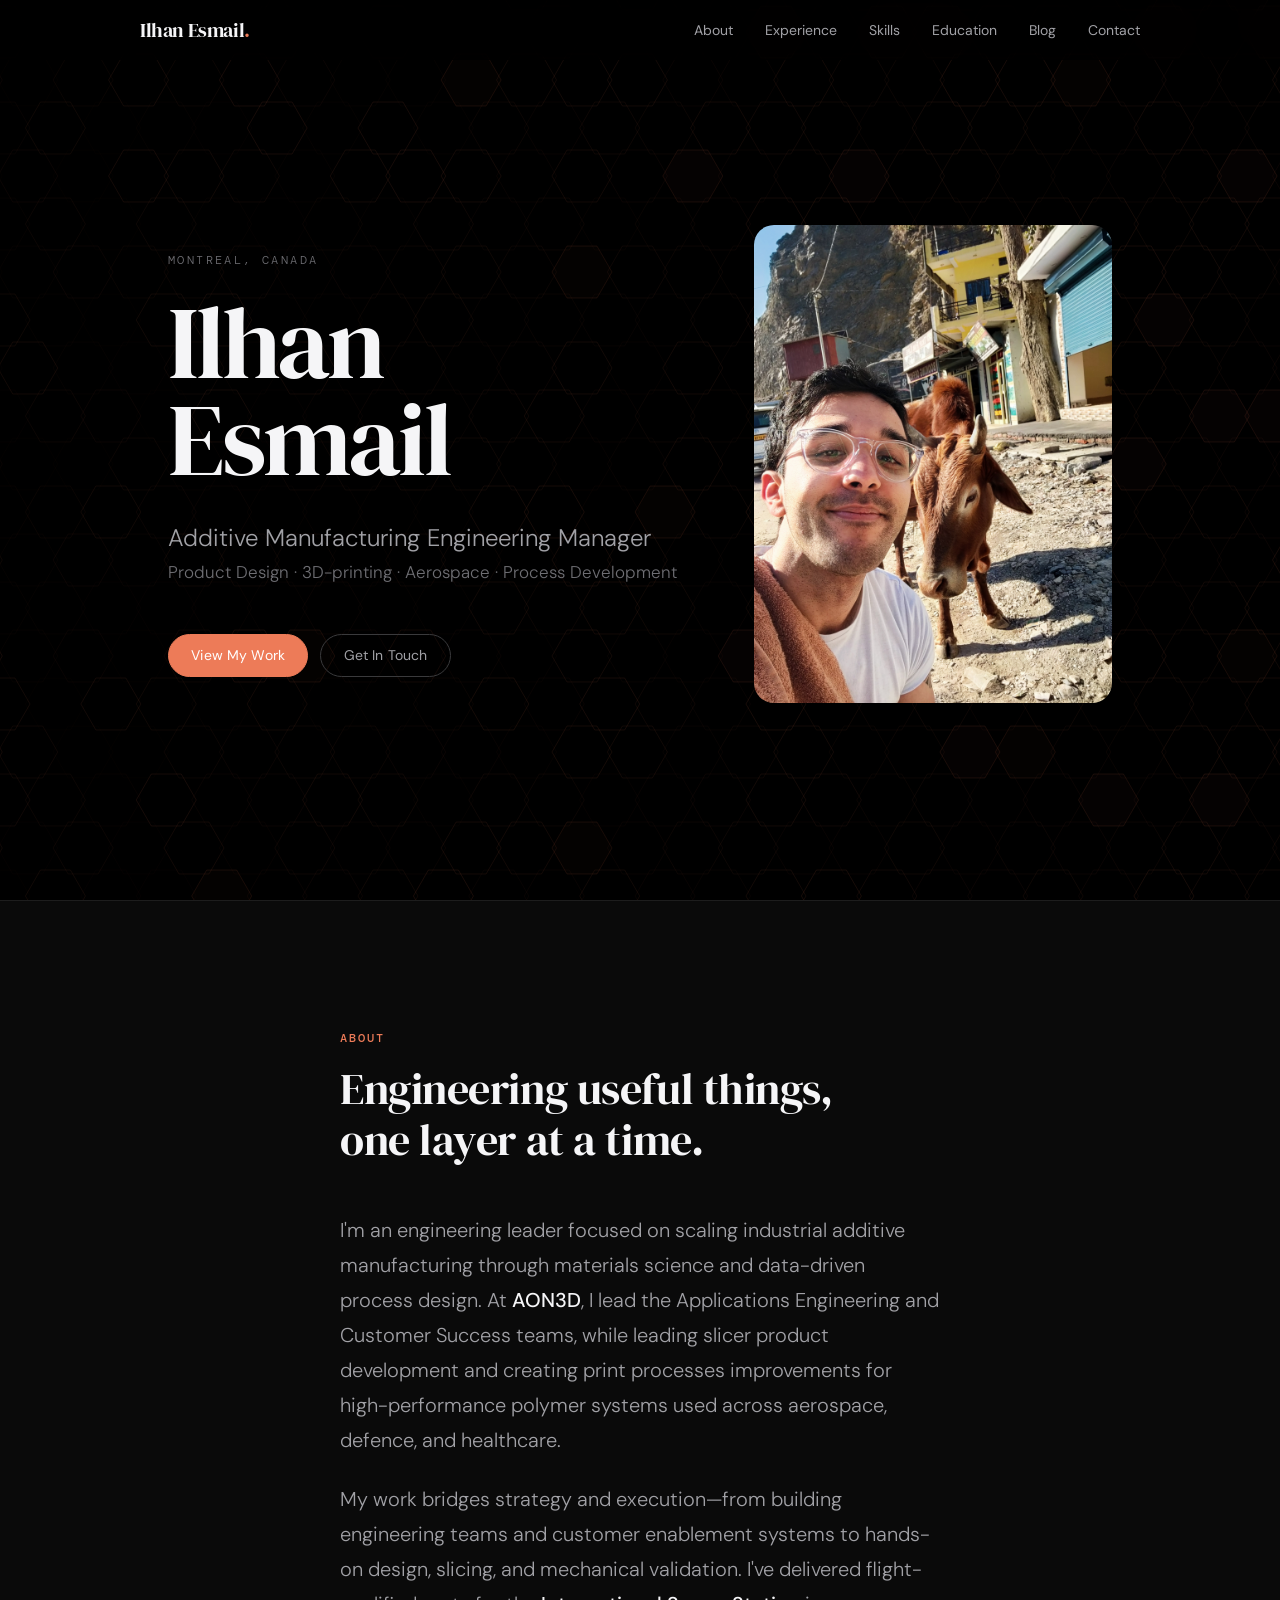
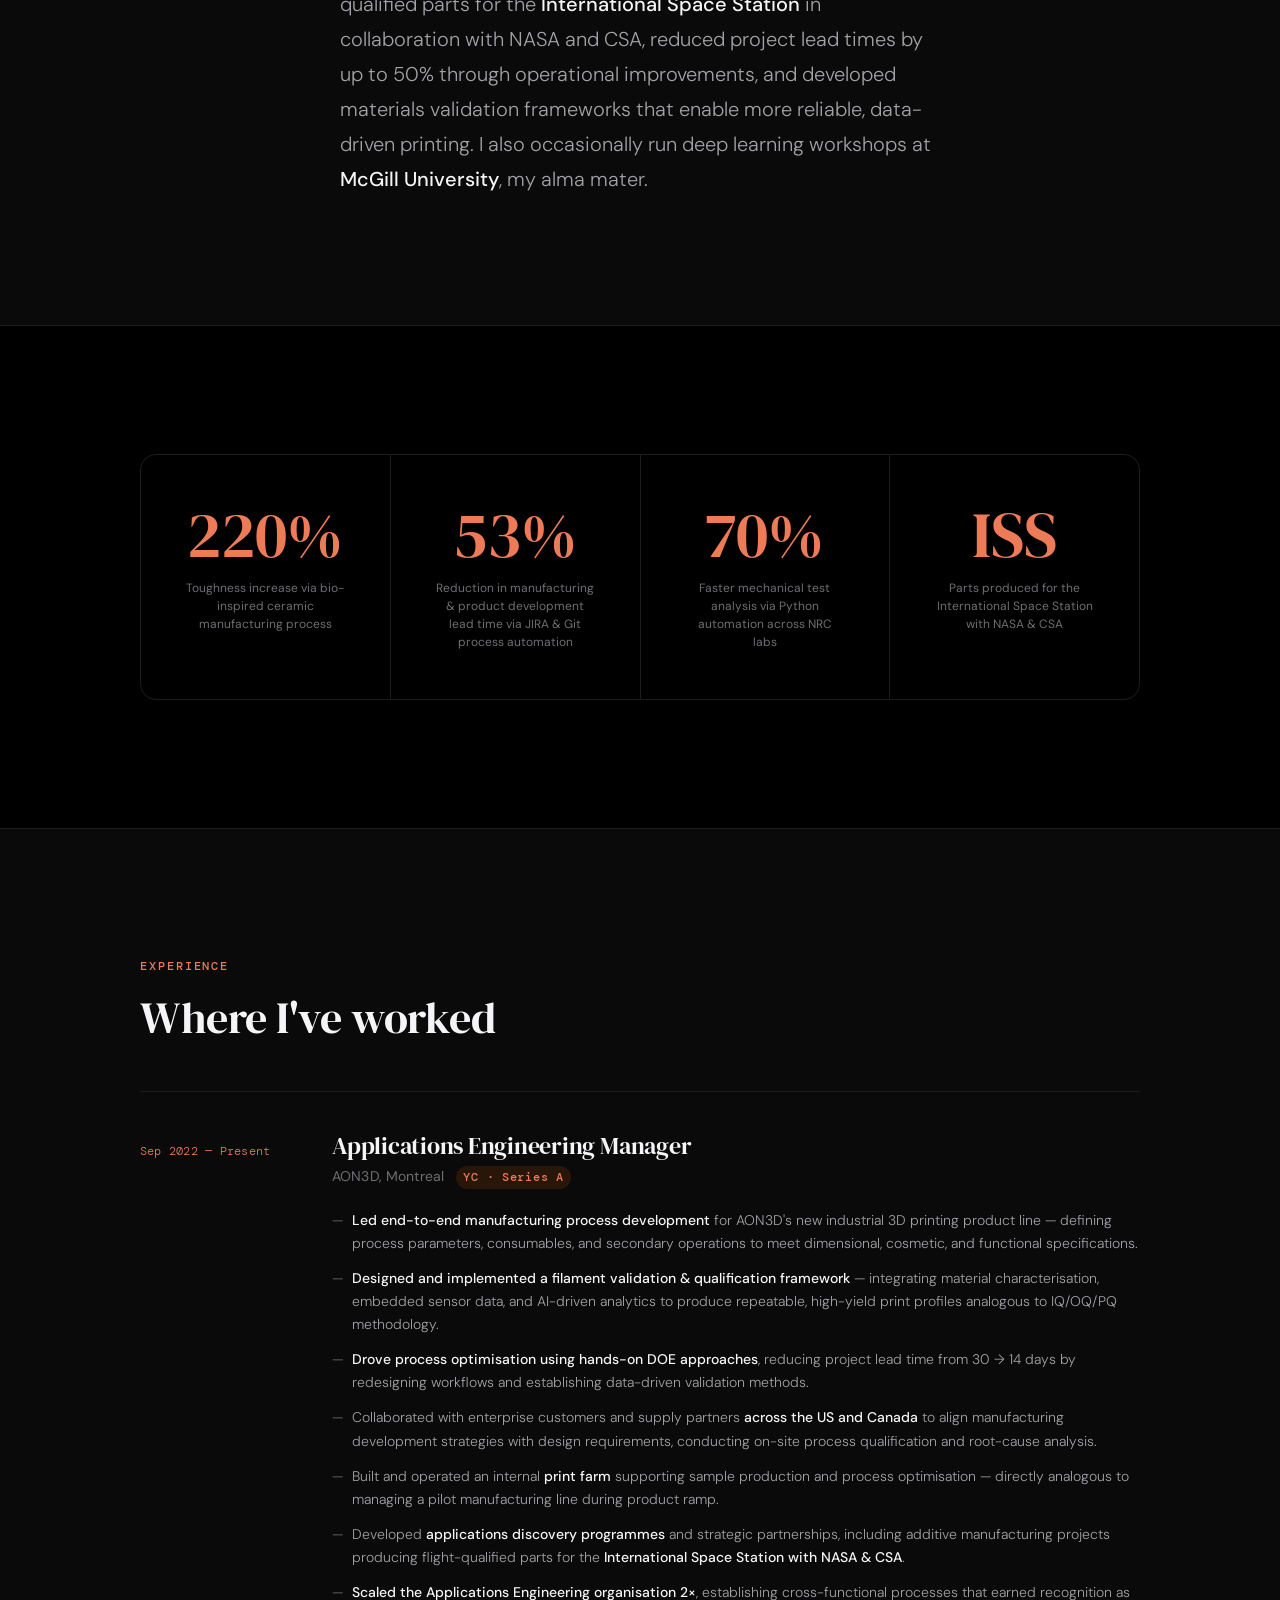
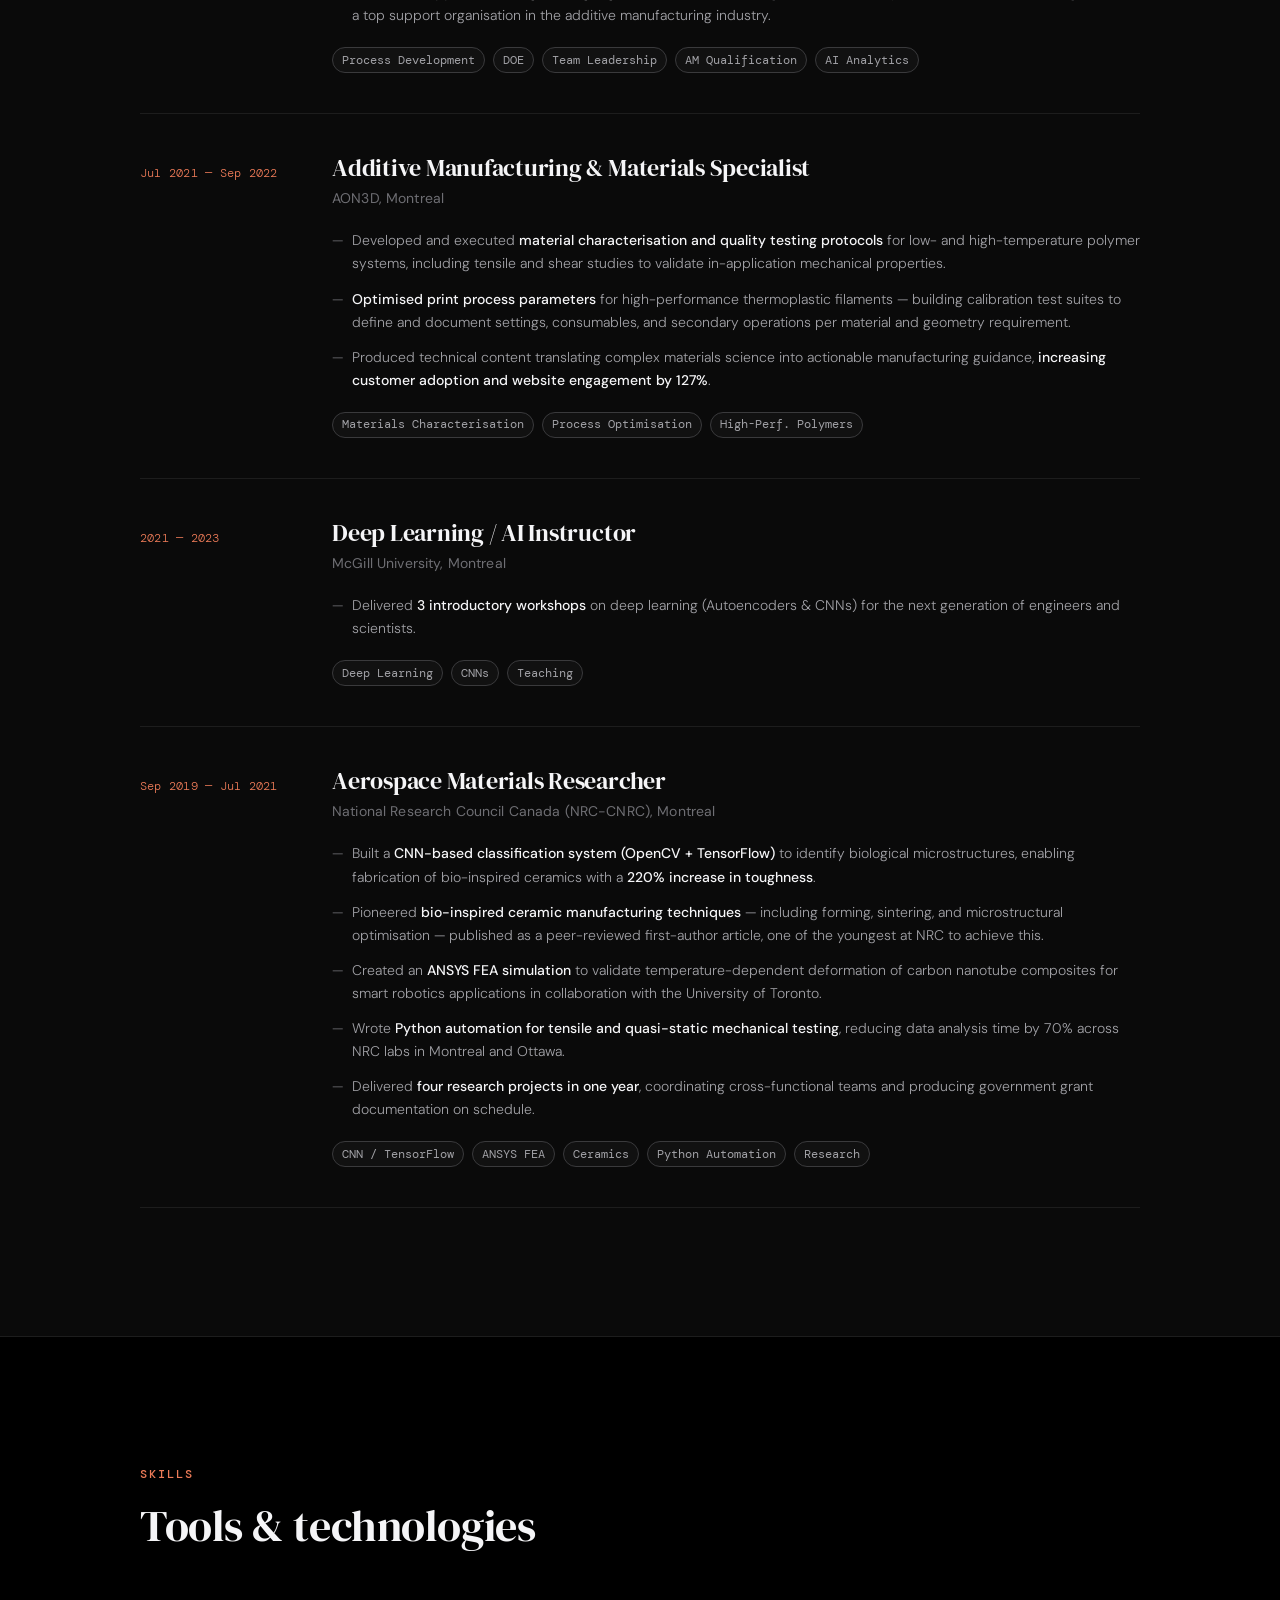
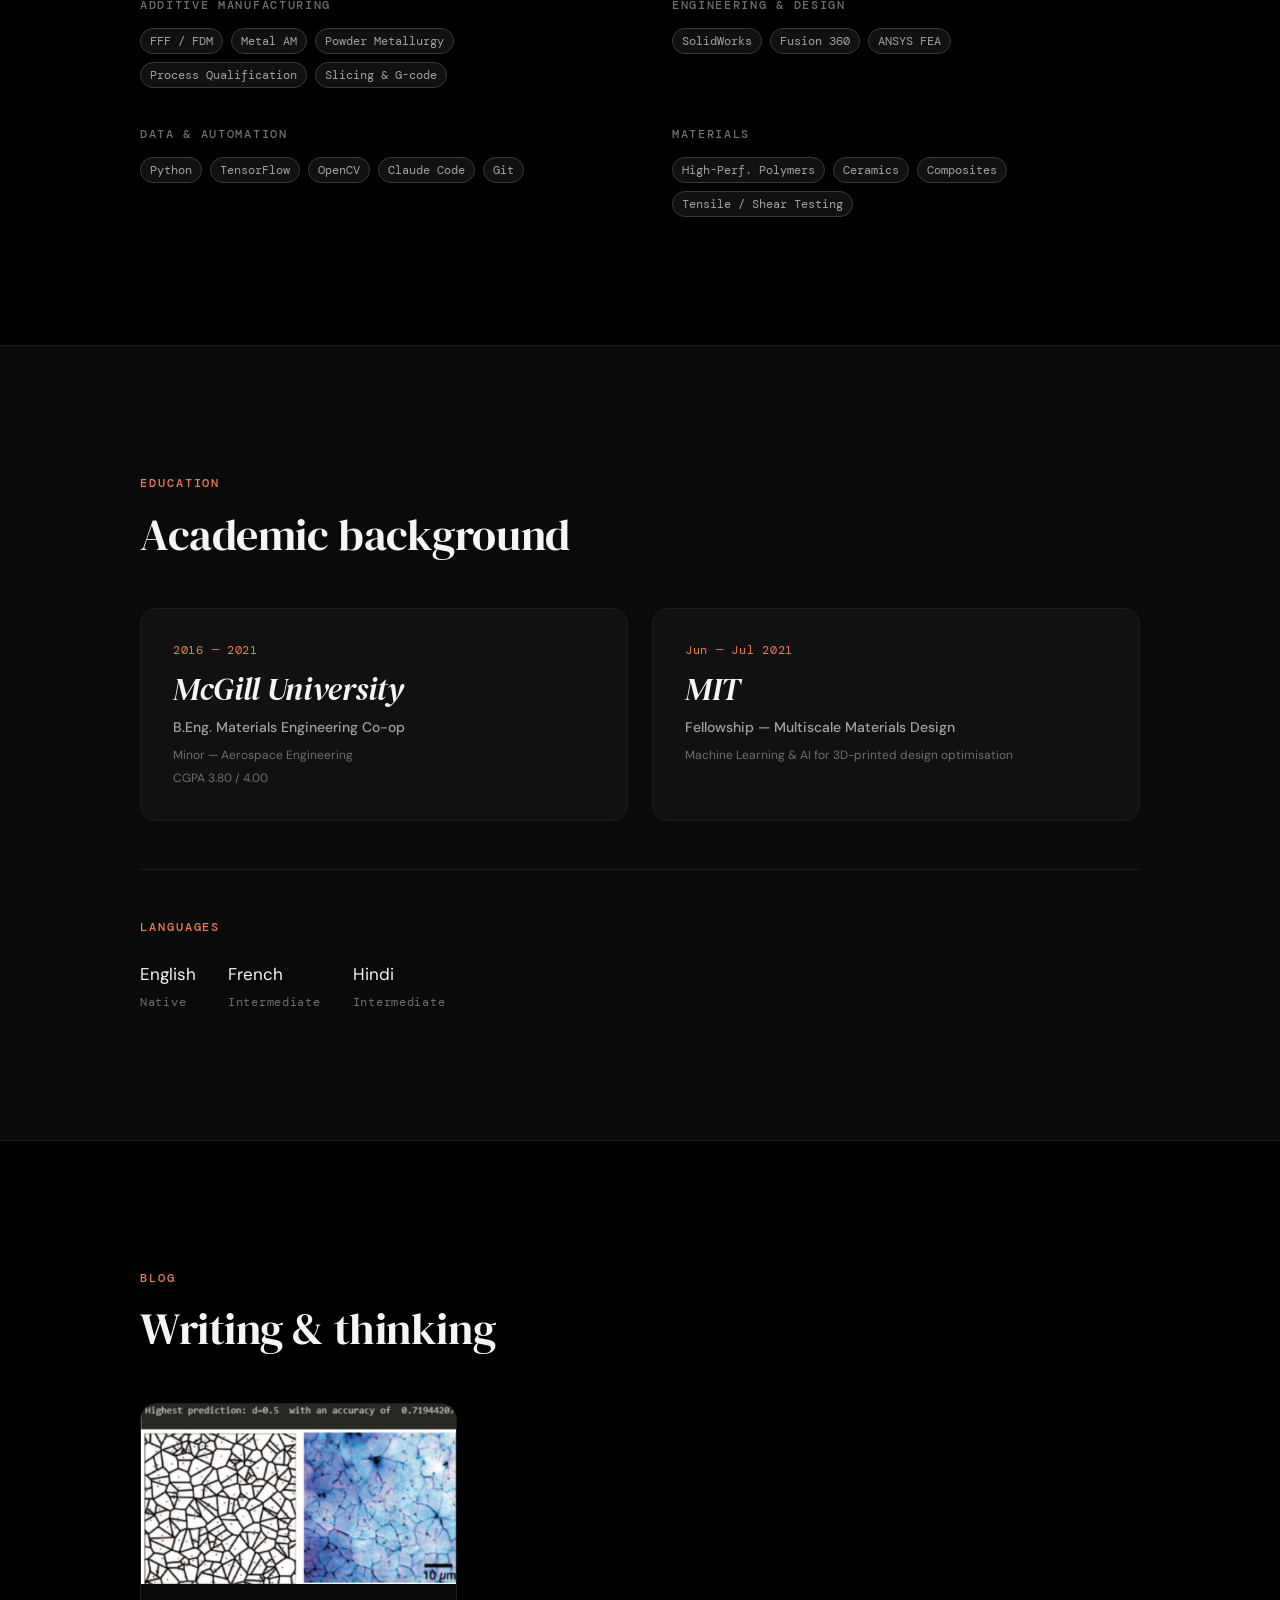
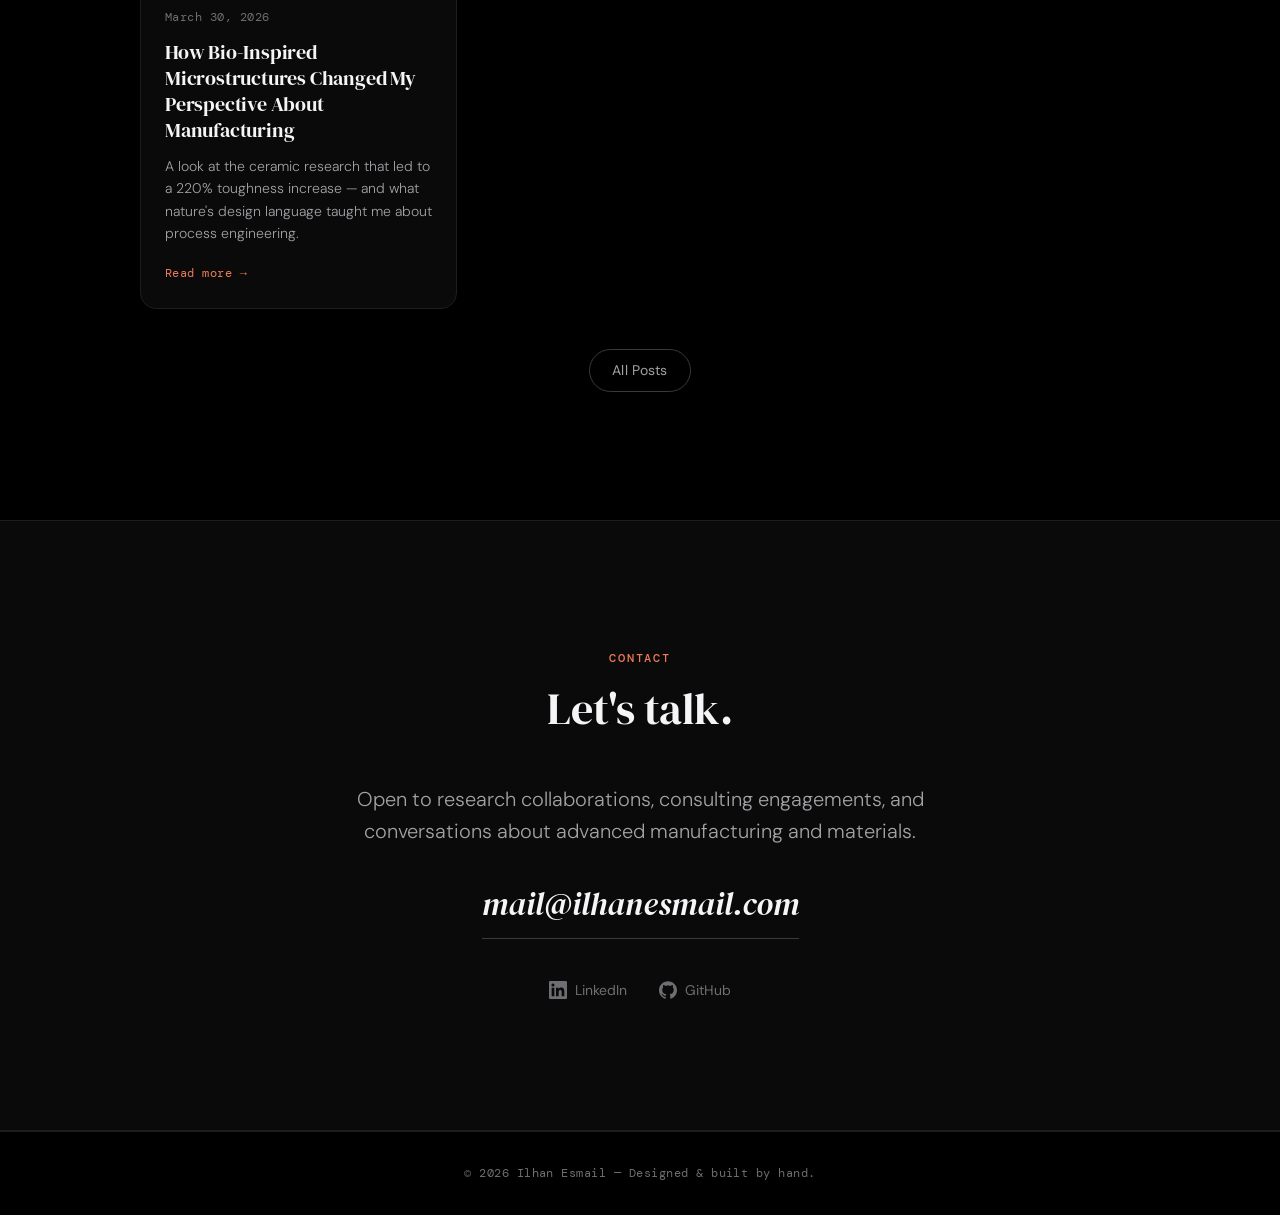
==== commit fd0f0ff2: "Added email address" ====
--- a/index.html
+++ b/index.html
@@ -444,7 +444,7 @@
           about advanced manufacturing and materials.
         </p>
         <!-- EDIT: Replace with your actual email address -->
-        <a href="mailto:ilhan@yourdomain.com" class="contact__email fade-in">ilhan@yourdomain.com</a>
+        <a href="mailto:mail@ilhanesmail.com" class="contact__email fade-in">mail@ilhanesmail.com</a>
         <ul class="contact__links fade-in" role="list">
           <li>
             <a href="https://linkedin.com/in/ilhanesmail" class="contact__link"
--- a/style.css
+++ b/style.css
@@ -16,7 +16,7 @@
   --text-tertiary:  #6e6e73;
   --accent:         #ed7b58;
   --accent-dim:     rgba(255, 107, 0, 0.12);
-  --accent-hover:   #f7a752;
+  --accent-hover:   #e98821;
 
   /* Typography */
   --font-serif: 'DM Serif Display', Georgia, serif;
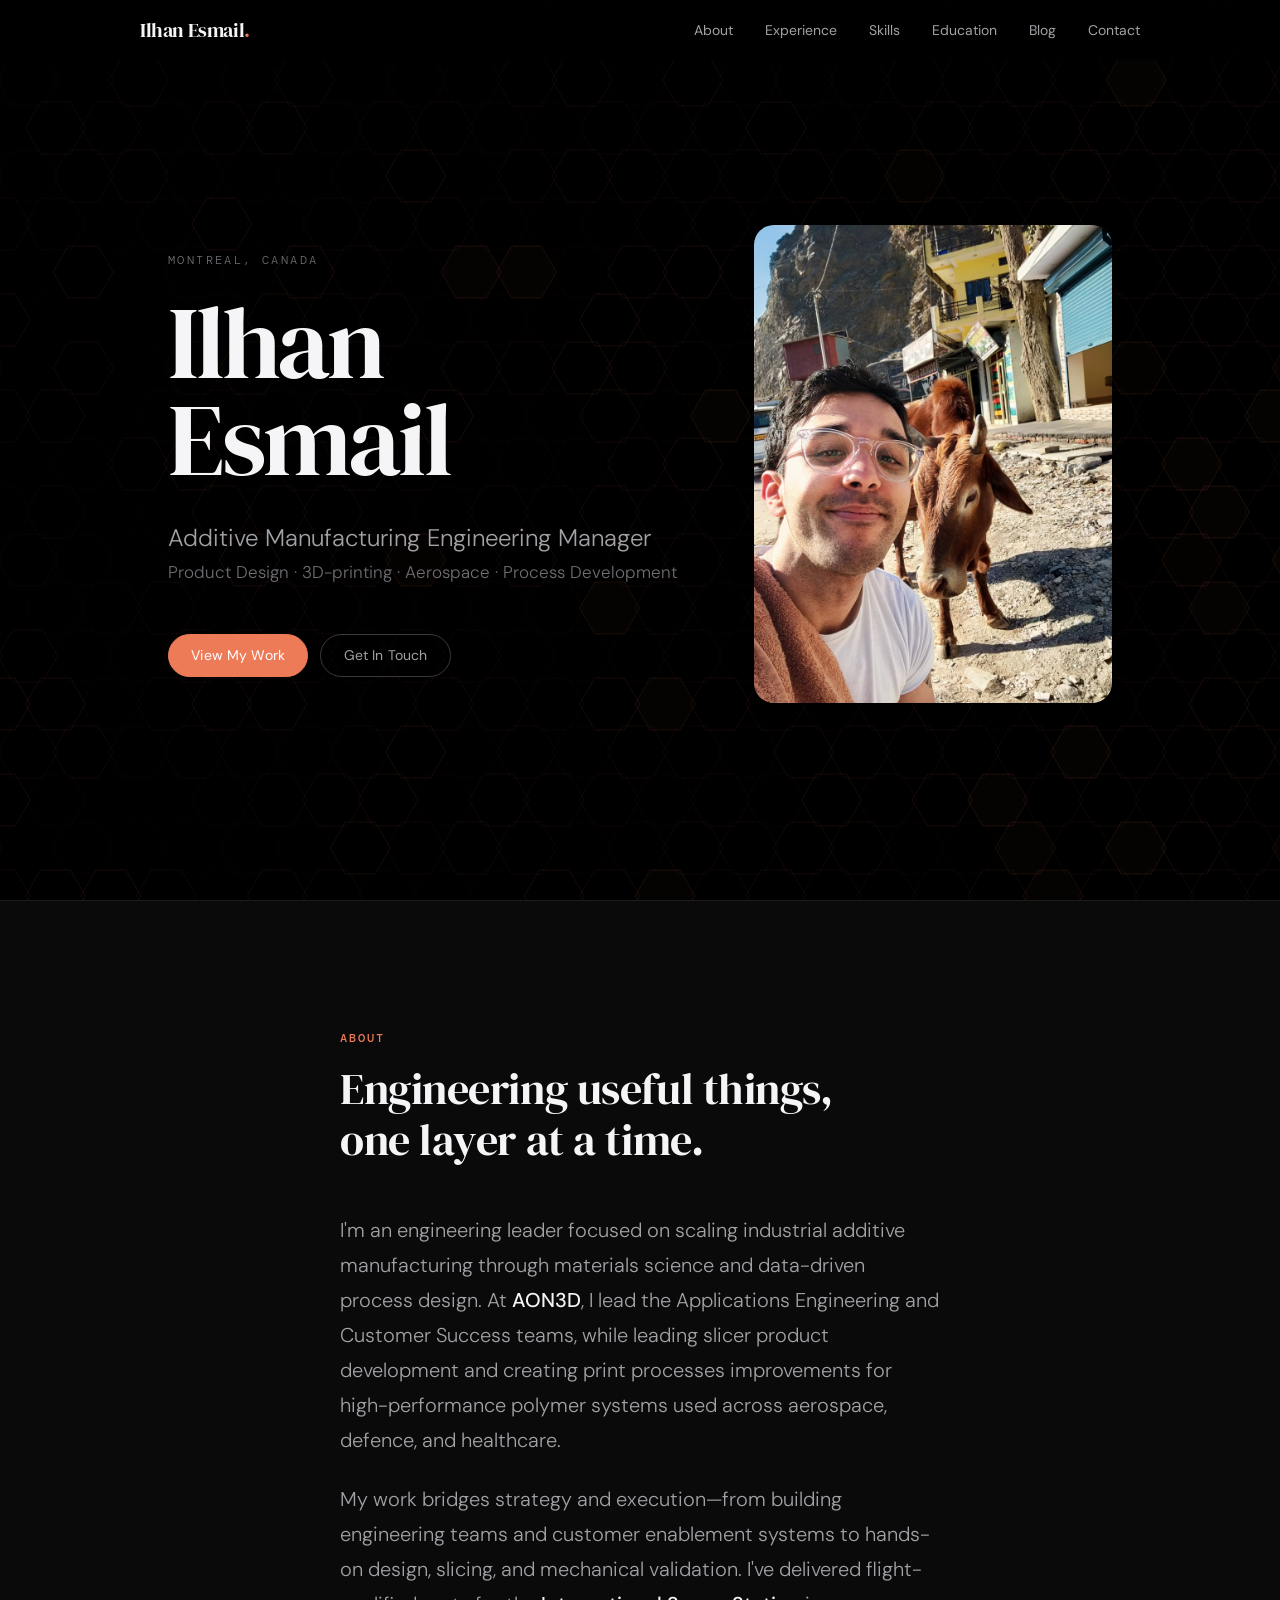
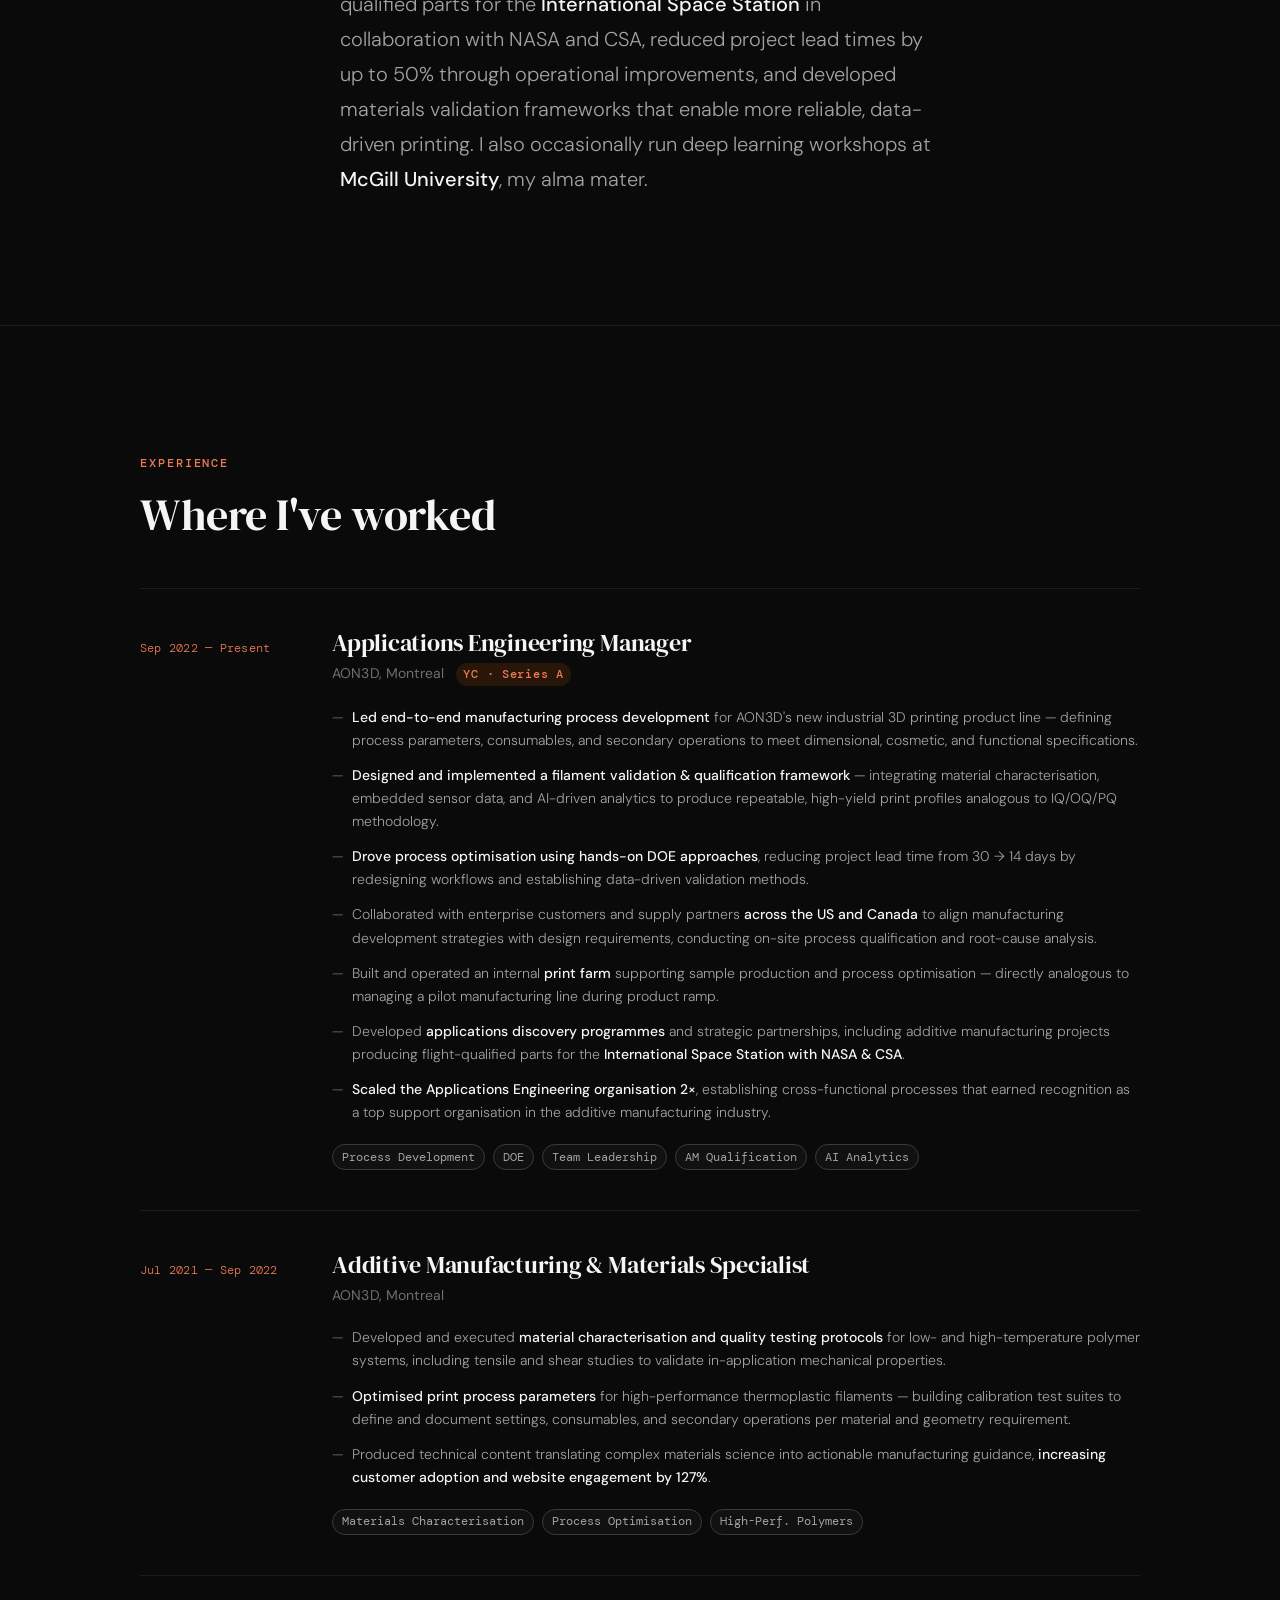
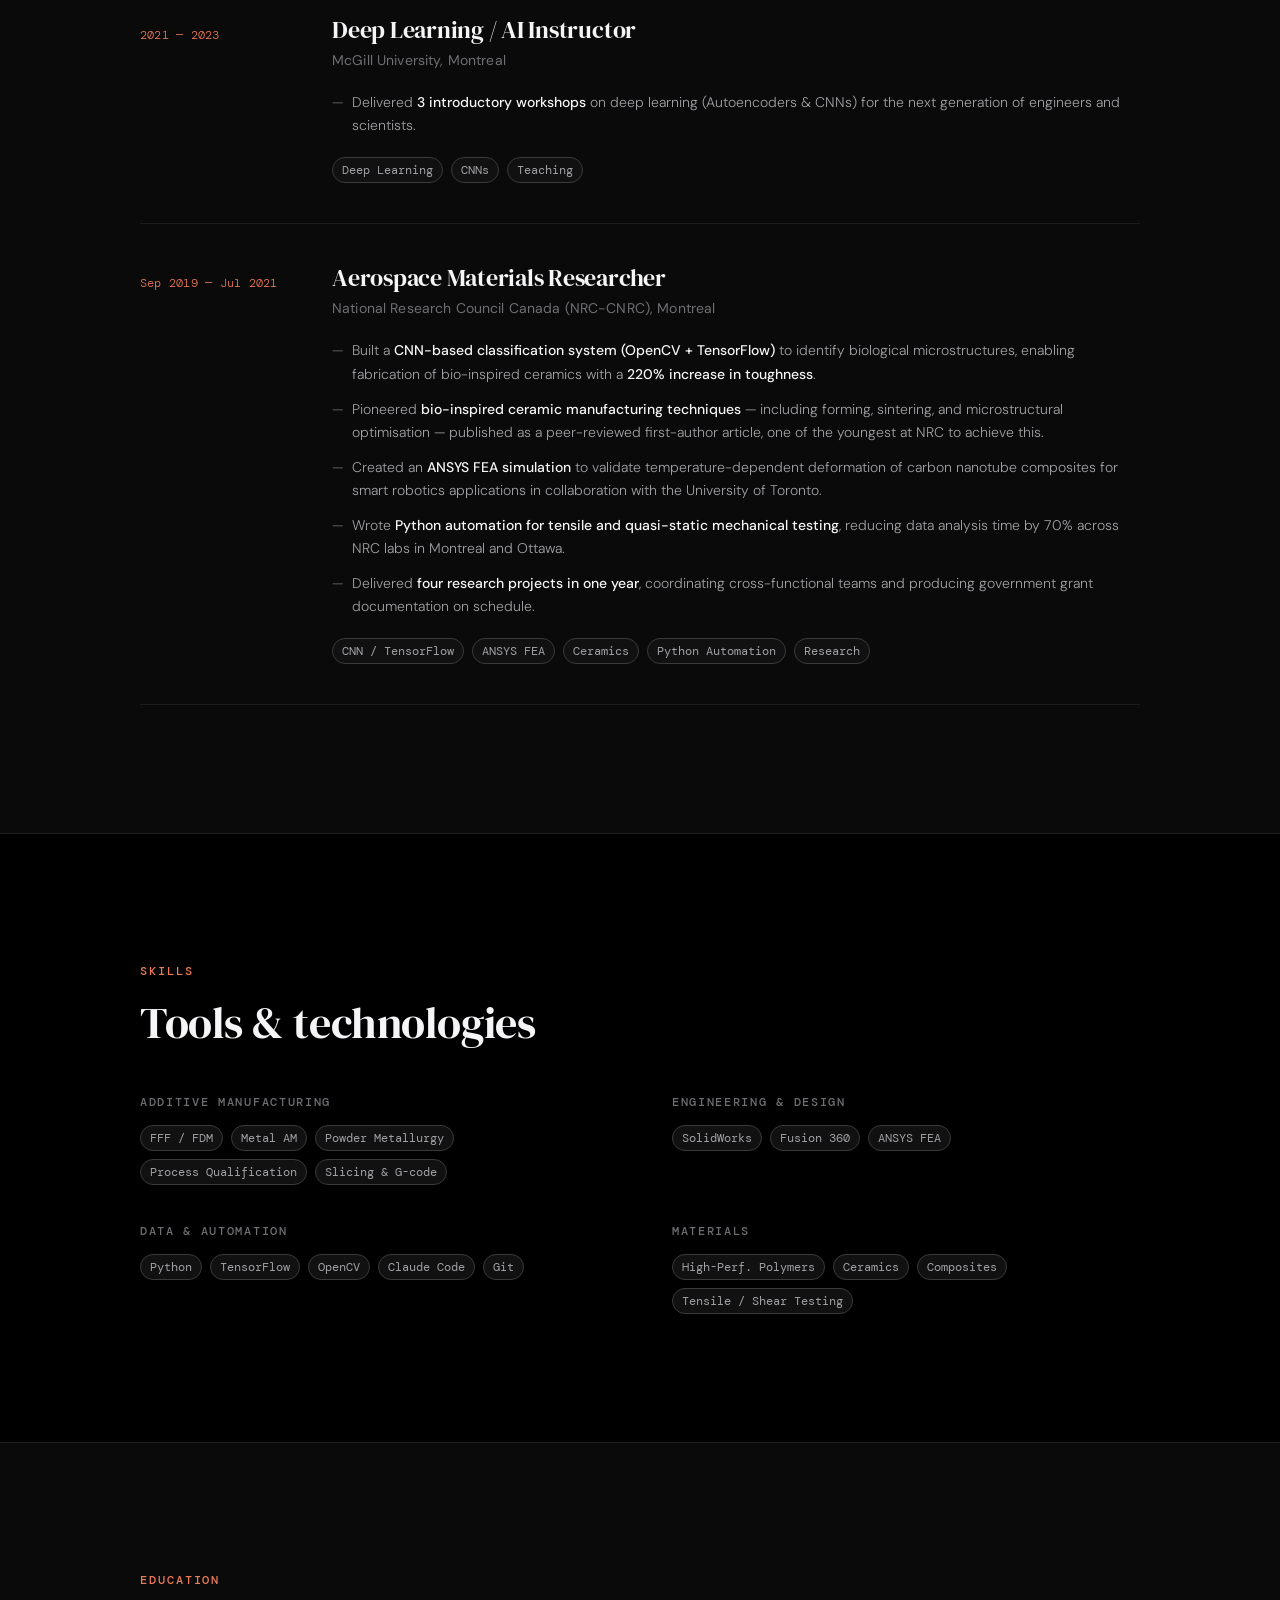
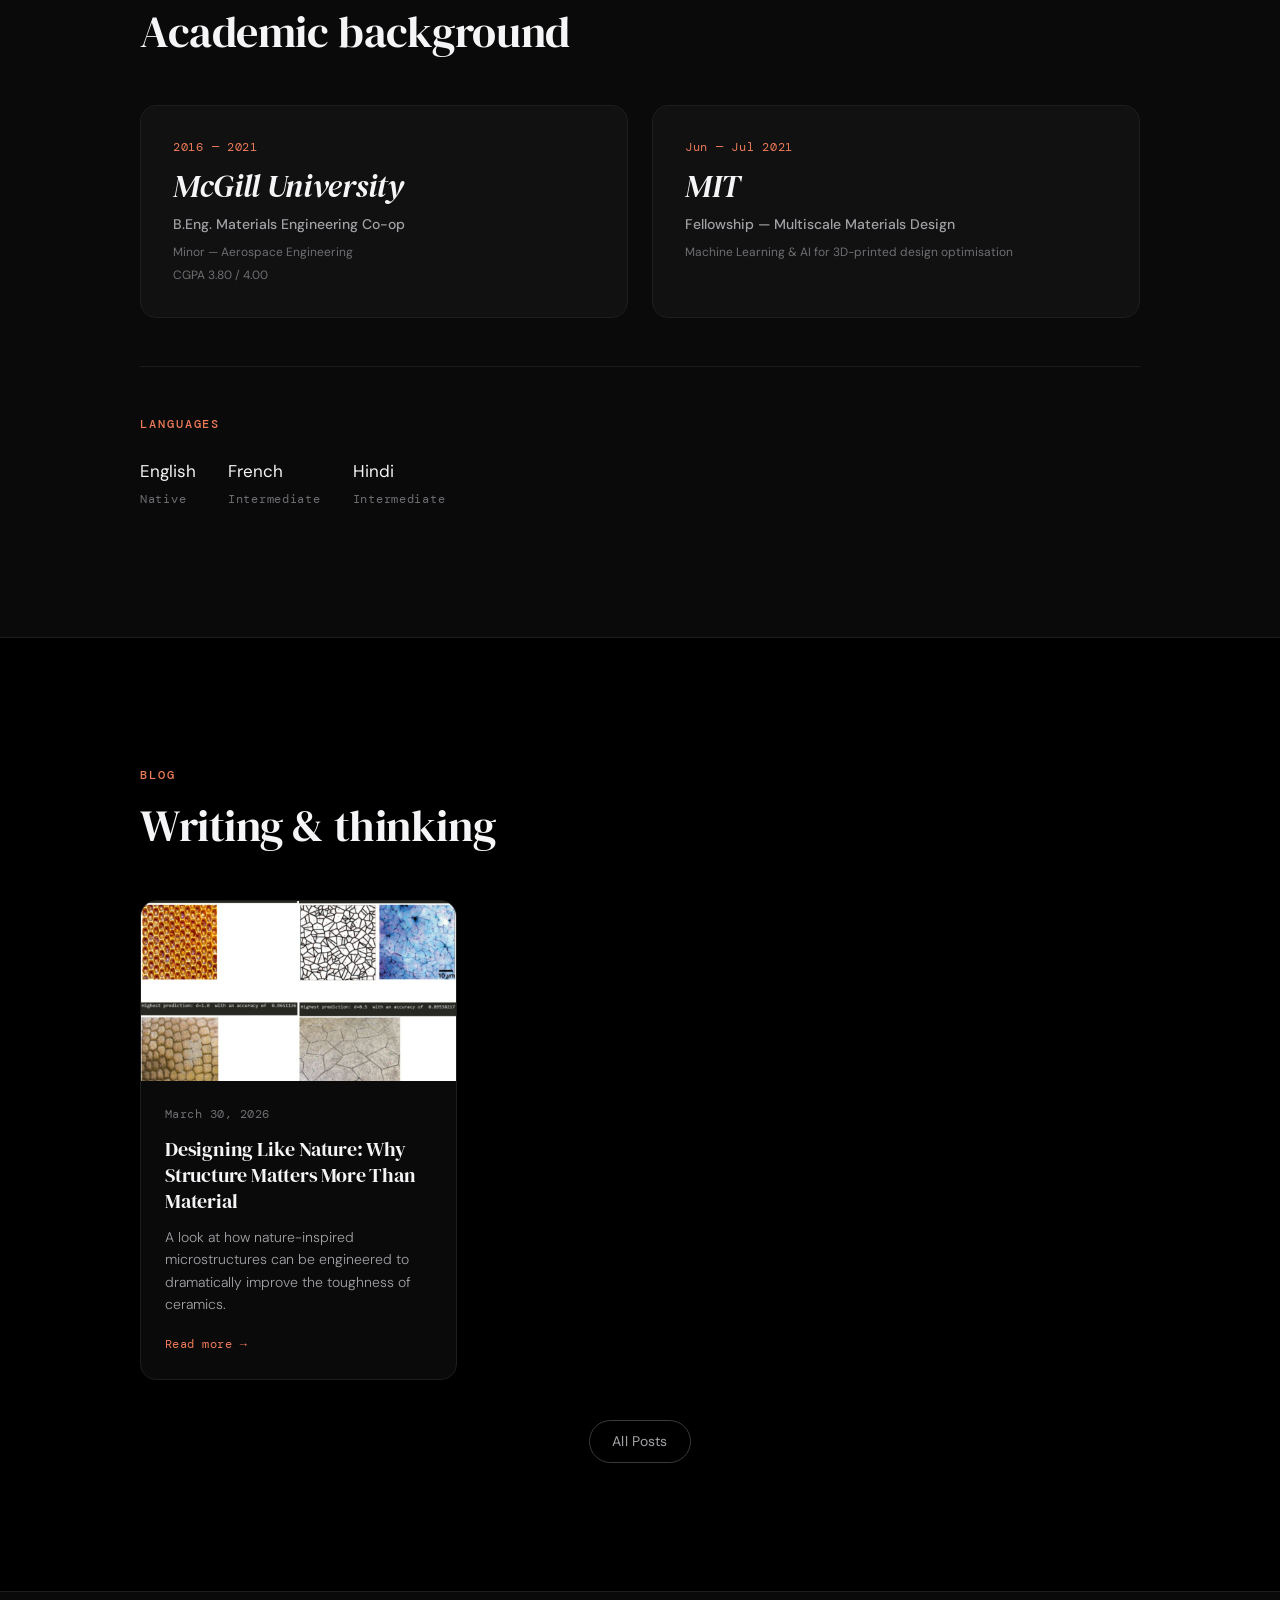
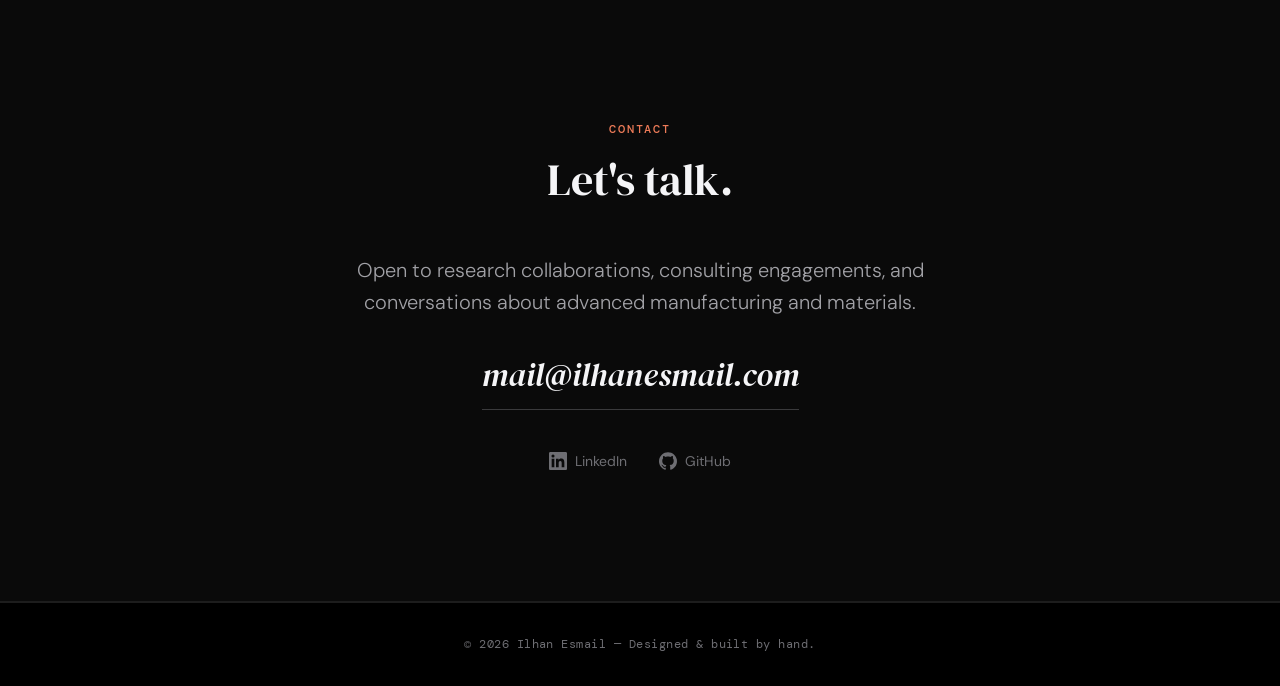
==== commit d3b38c1a: "Improved Bio-inspired design blog post. Removed impact section for now." ====
--- a/index.html
+++ b/index.html
@@ -92,7 +92,7 @@
 
     <!-- ═══════════════════════════════════════════
          IMPACT STATS
-    ═══════════════════════════════════════════ -->
+    ═══════════════════════════════════════════
     <section id="impact" class="section section--impact">
       <div class="container">
         <div class="stats__grid">
@@ -114,7 +114,7 @@
           </div>
         </div>
       </div>
-    </section>
+    </section> -->
 
     <!-- ═══════════════════════════════════════════
          EXPERIENCE
@@ -418,8 +418,8 @@
               </div>
               <div class="blog-card__body">
                 <time class="blog-card__date">March 30, 2026</time>
-                <h3 class="blog-card__title">How Bio-Inspired Microstructures Changed My Perspective About Manufacturing</h3>
-                <p class="blog-card__excerpt">A look at the ceramic research that led to a 220% toughness increase — and what nature's design language taught me about process engineering.</p>
+                <h3 class="blog-card__title">Designing Like Nature: Why Structure Matters More Than Material</h3>
+                <p class="blog-card__excerpt">A look at how nature-inspired microstructures can be engineered to dramatically improve the toughness of ceramics.</p>
                 <span class="blog-card__read">Read more →</span>
               </div>
             </a>
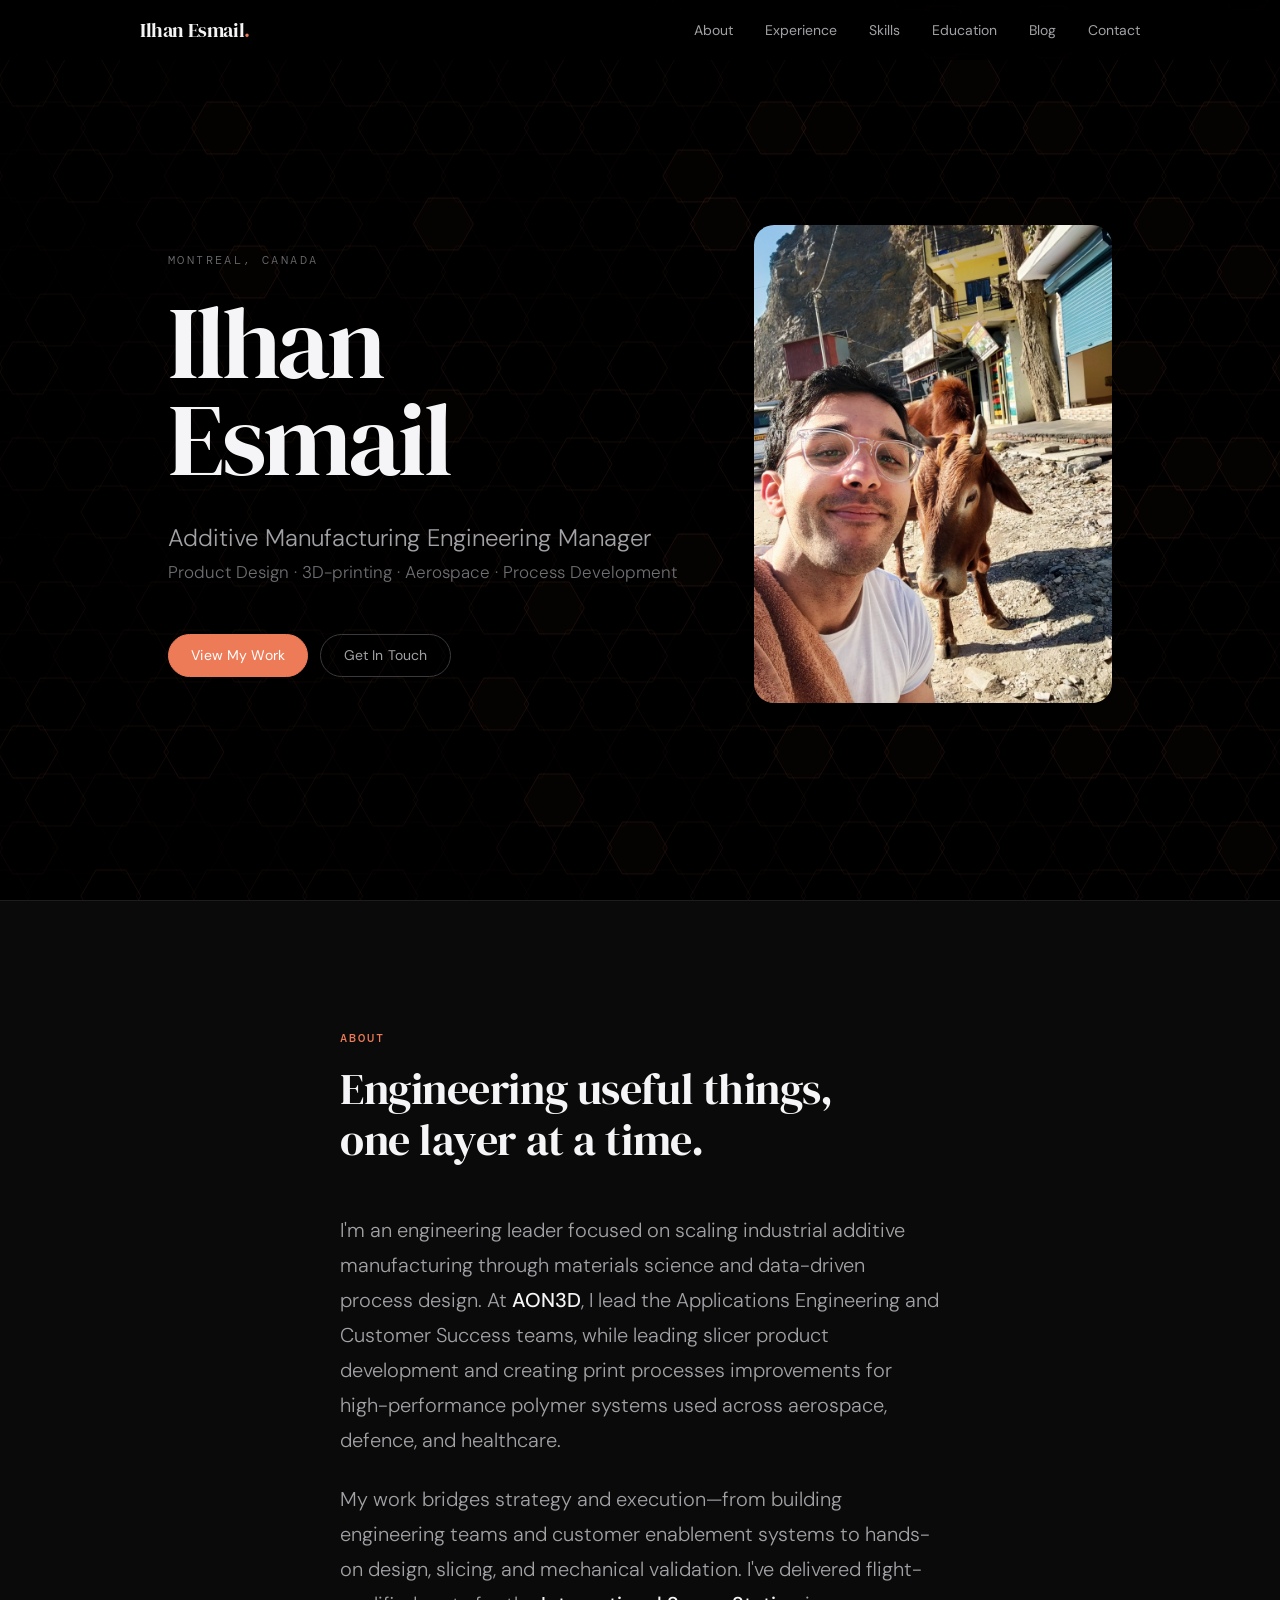
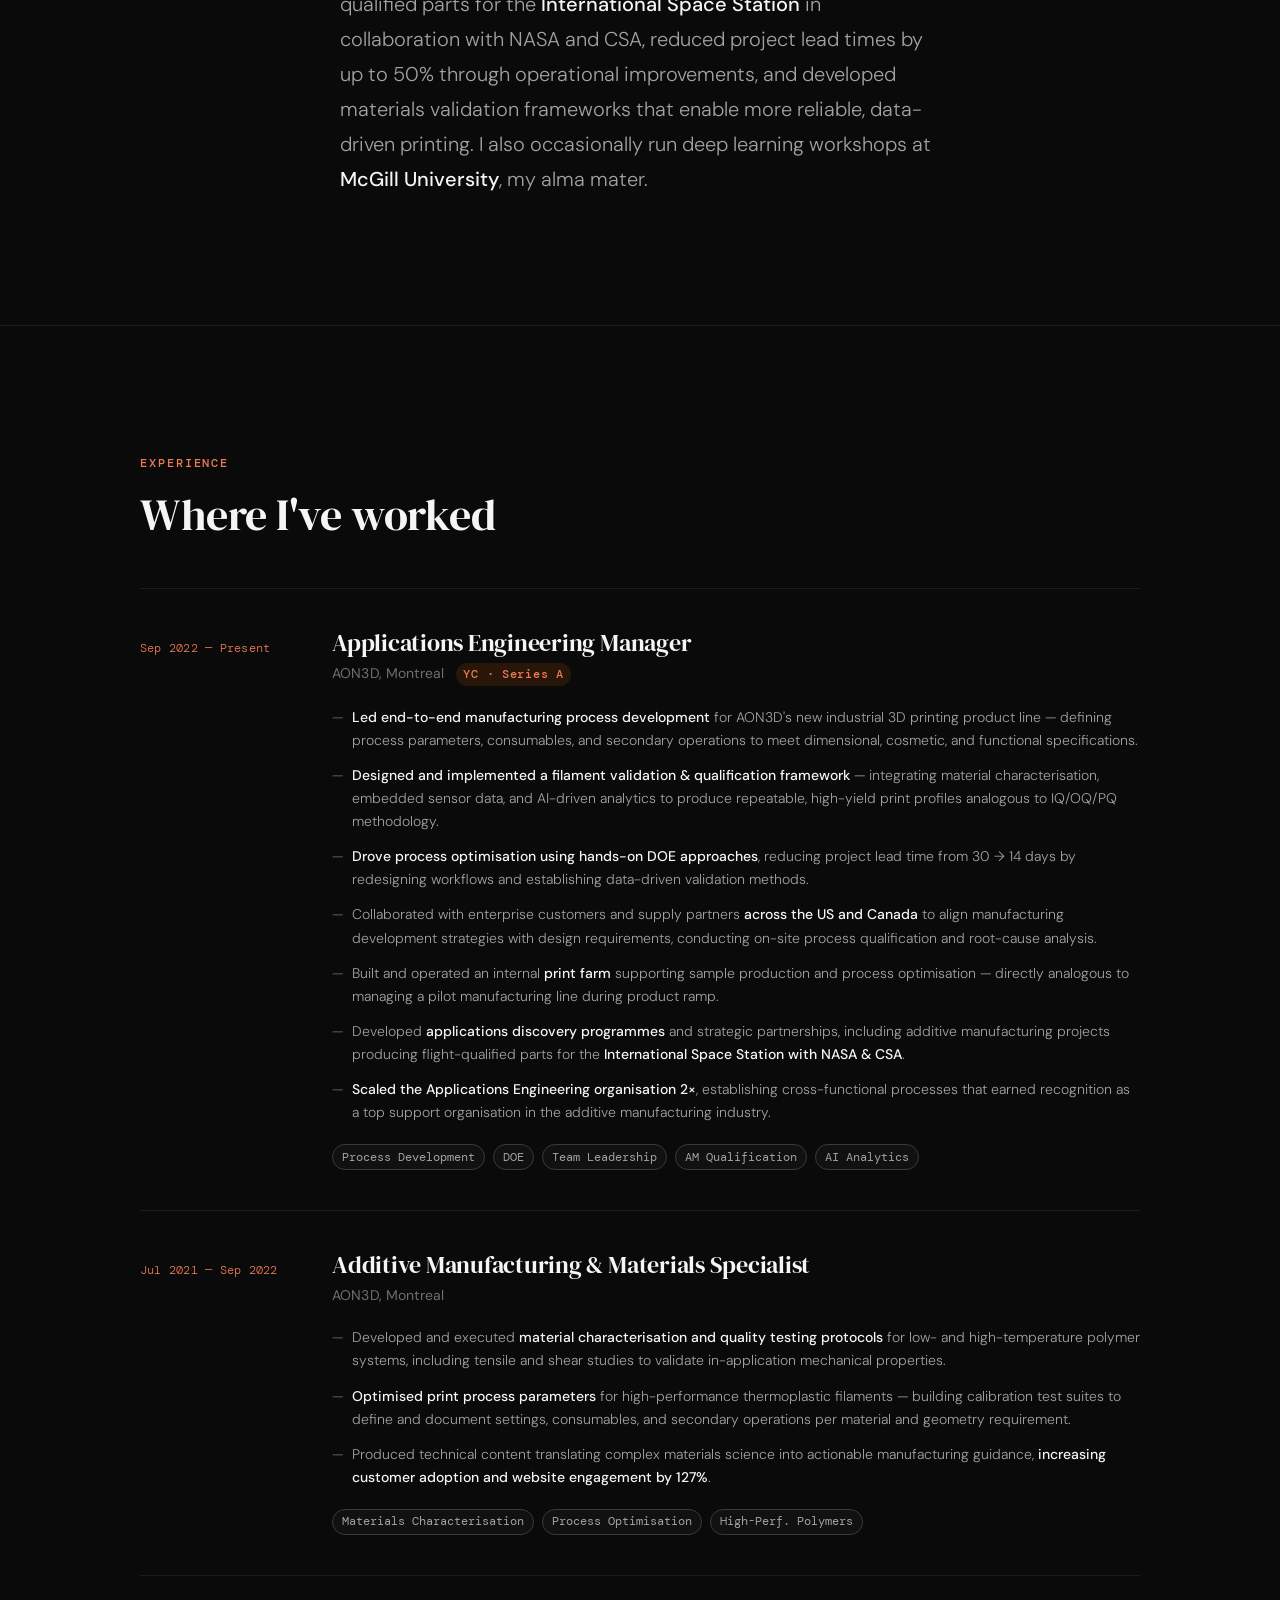
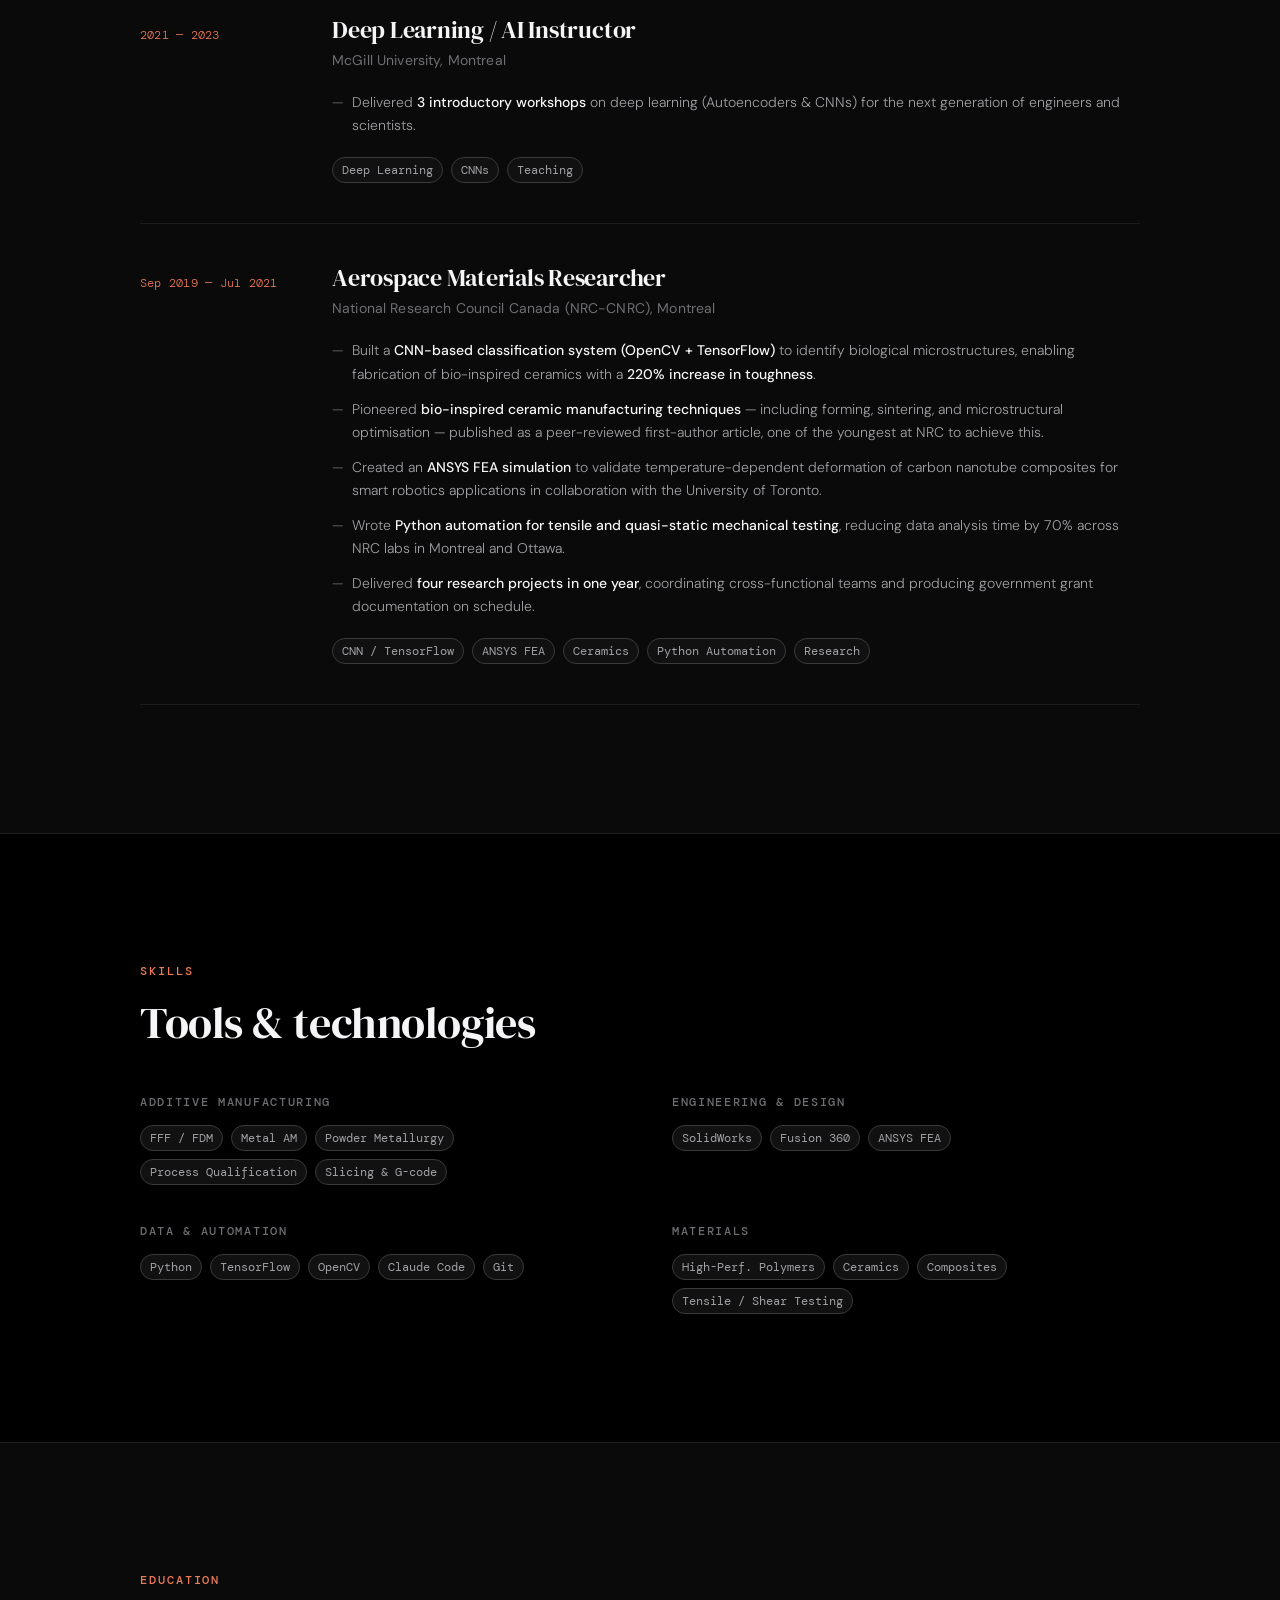
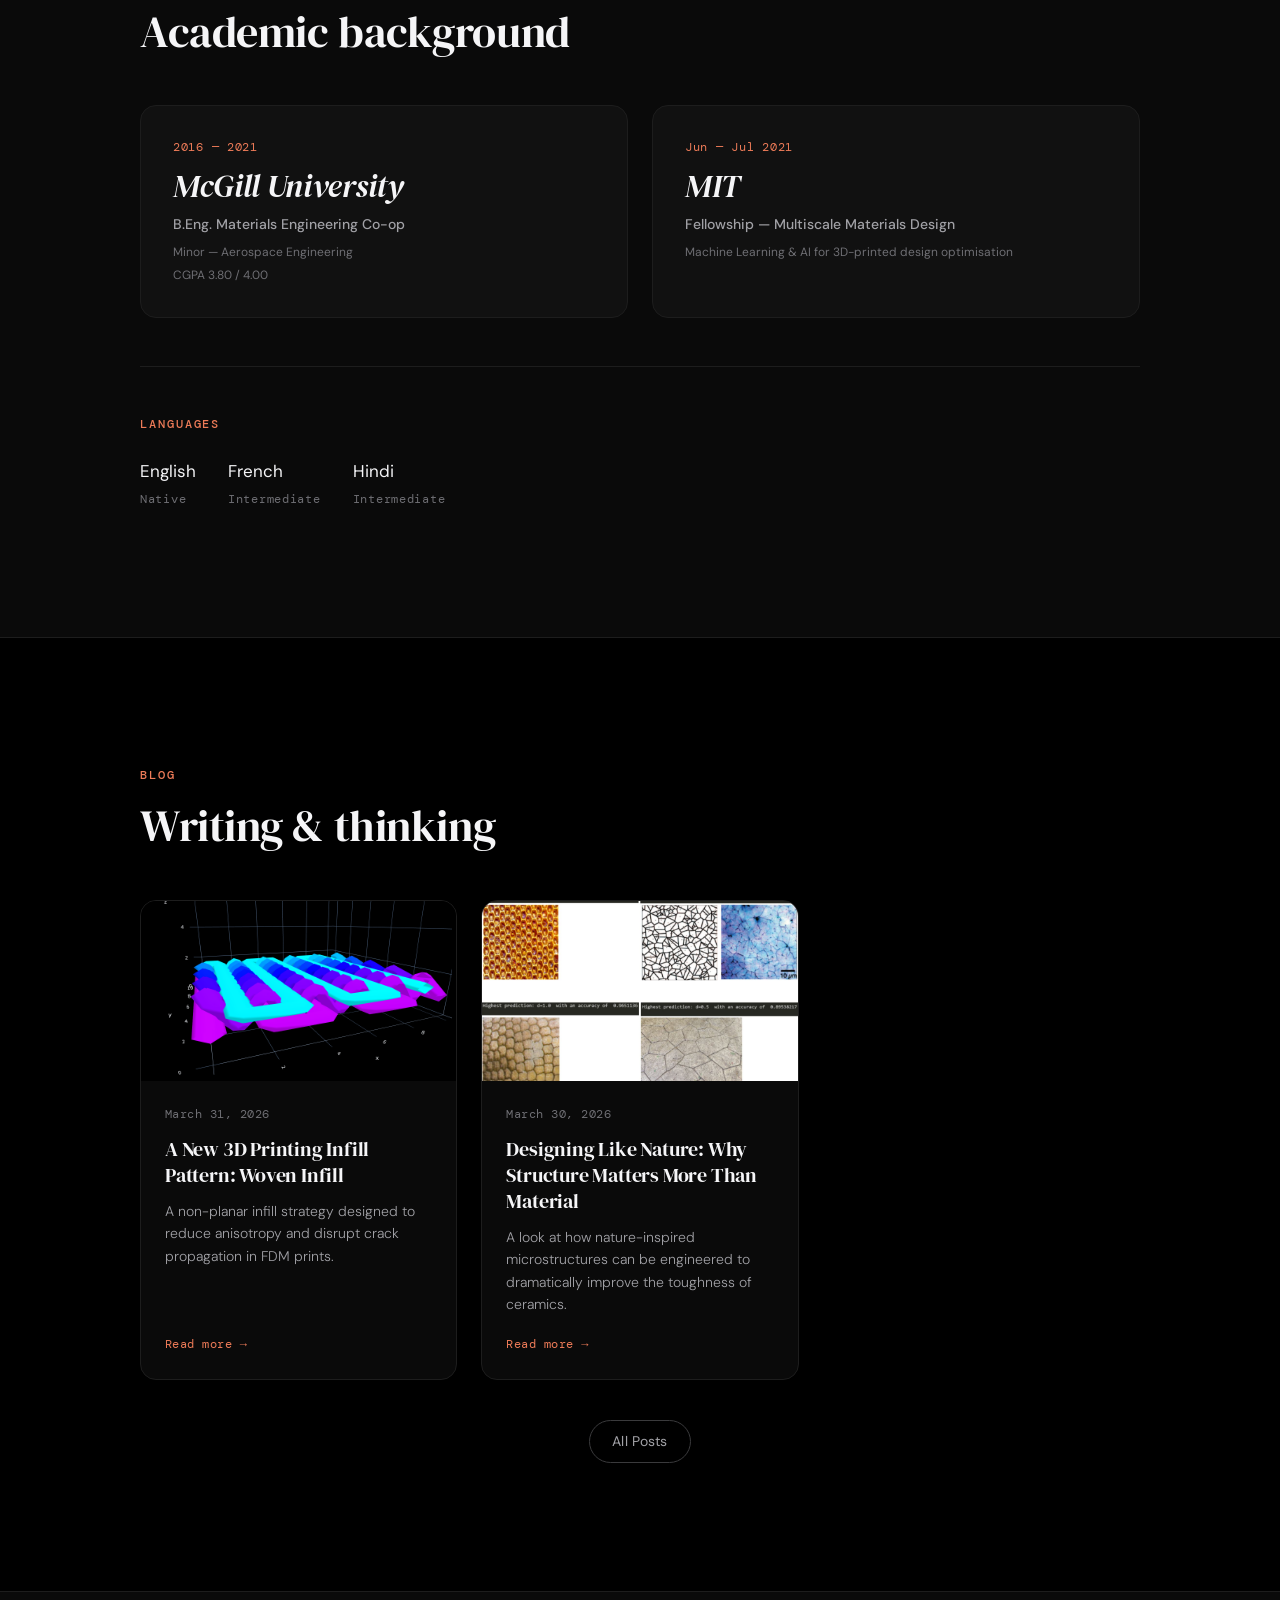
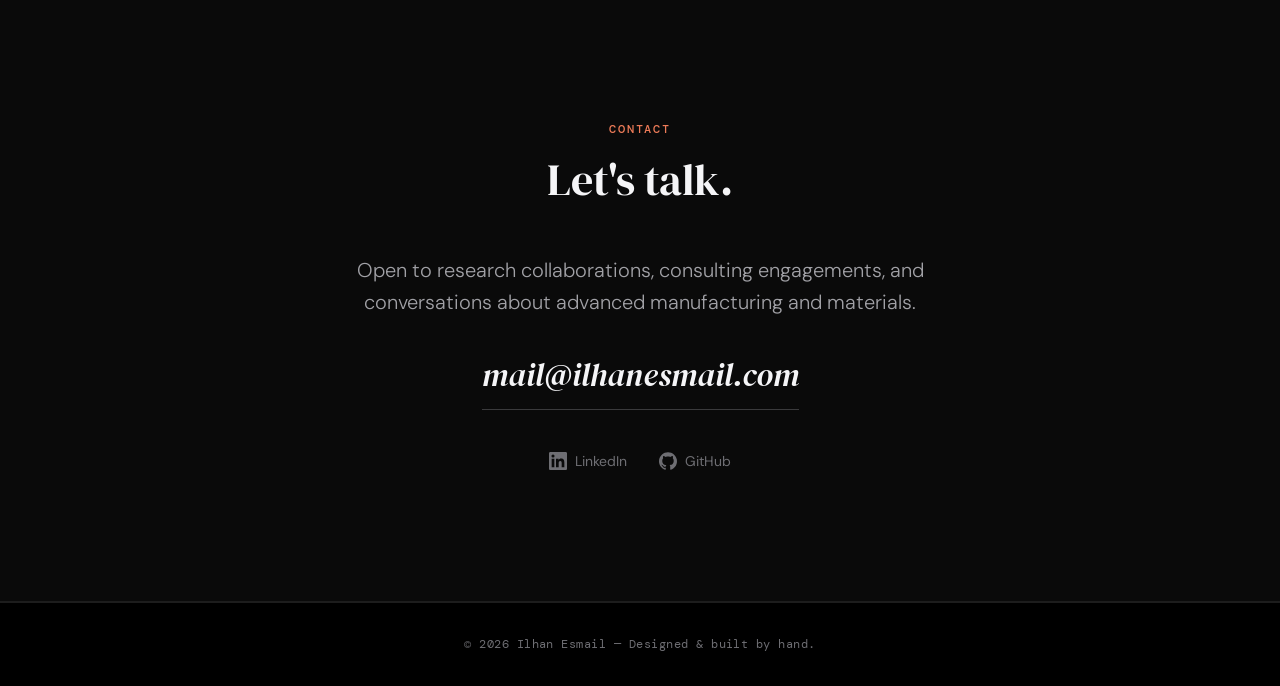
==== commit 7546b453: "imported woven infill article." ====
--- a/index.html
+++ b/index.html
@@ -410,7 +410,20 @@
           -->
           <!-- END TEMPLATE -->
 
-          <!-- Sample post 1 — update or replace with real posts -->
+          <article class="blog-card fade-in">
+            <a href="blog/posts/woven-infill.html" class="blog-card__link">
+              <div class="blog-card__image">
+                <img src="blog/images/woven_infill.png" alt="Woven infill toolpath pattern" />
+              </div>
+              <div class="blog-card__body">
+                <time class="blog-card__date">March 31, 2026</time>
+                <h3 class="blog-card__title">A New 3D Printing Infill Pattern: Woven Infill</h3>
+                <p class="blog-card__excerpt">A non-planar infill strategy designed to reduce anisotropy and disrupt crack propagation in FDM prints.</p>
+                <span class="blog-card__read">Read more →</span>
+              </div>
+            </a>
+          </article>
+
           <article class="blog-card fade-in">
             <a href="blog/posts/bio-ceramics.html" class="blog-card__link">
               <div class="blog-card__image">
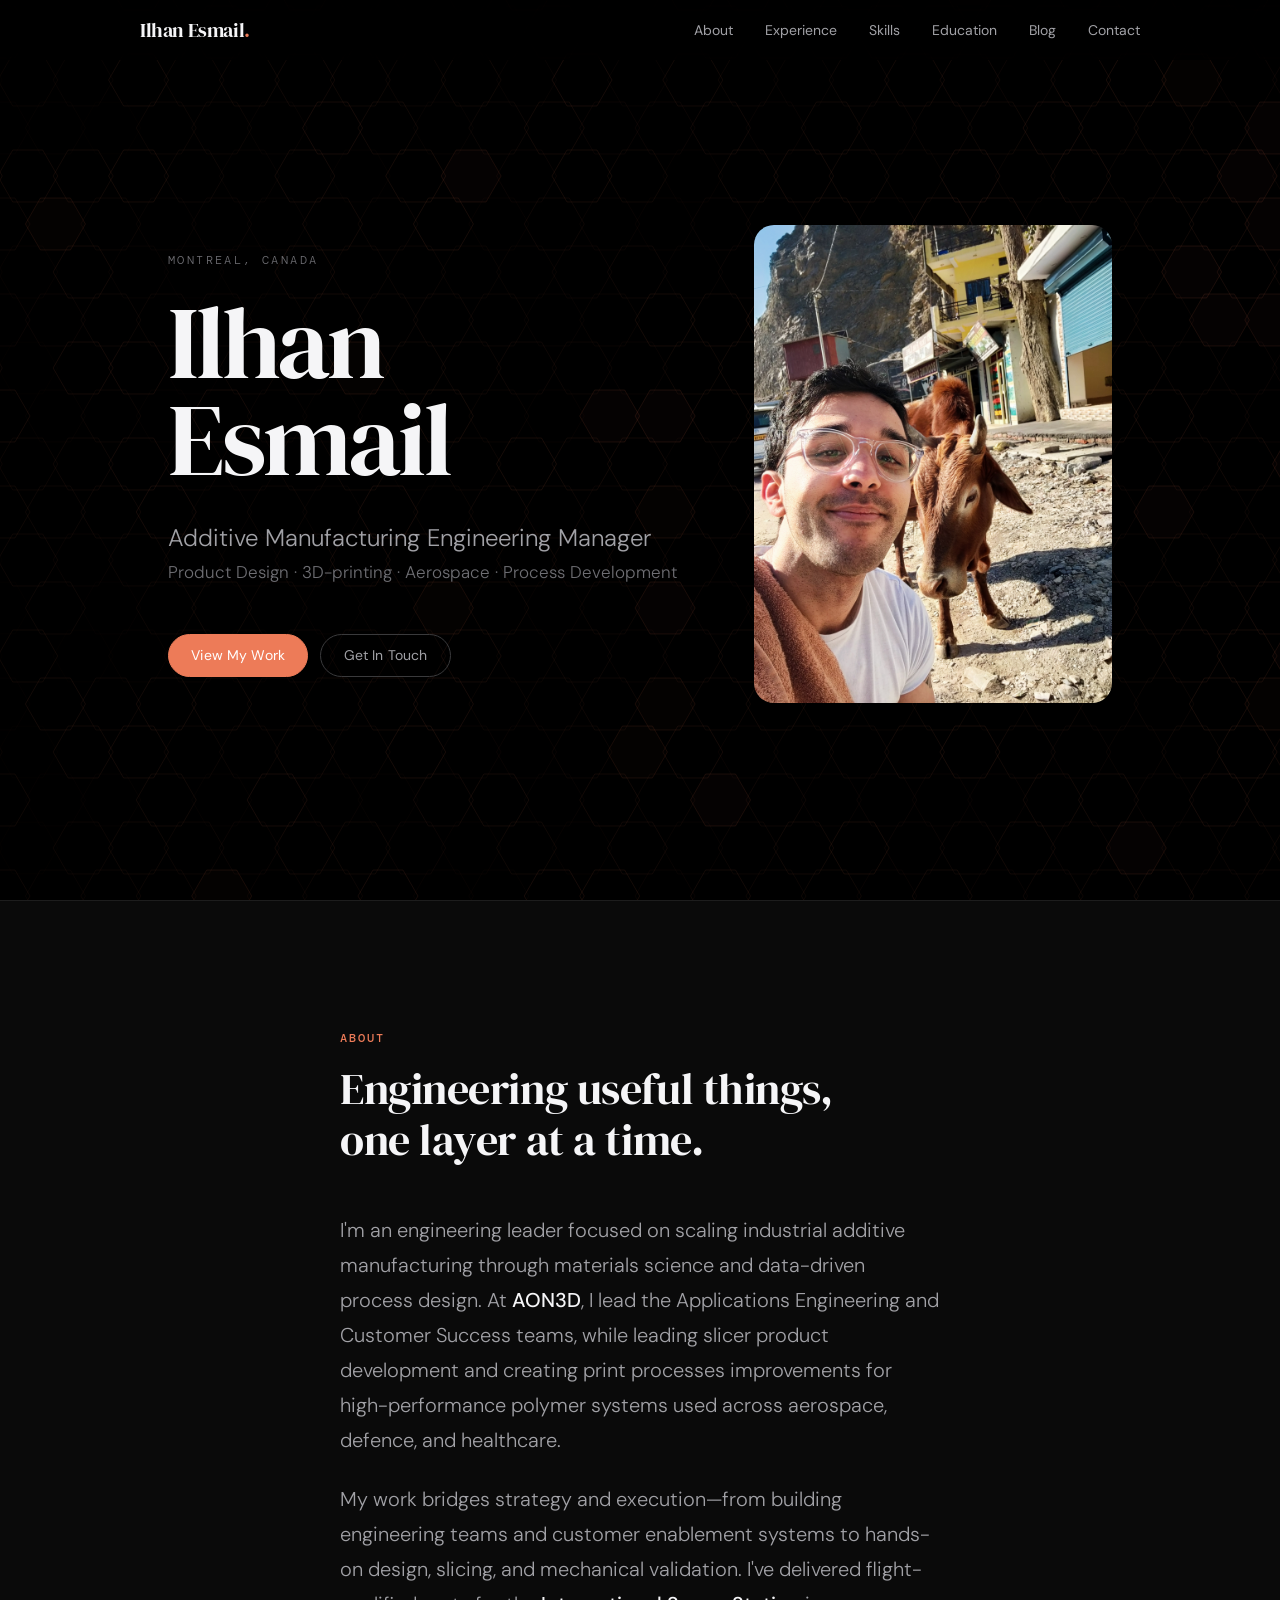
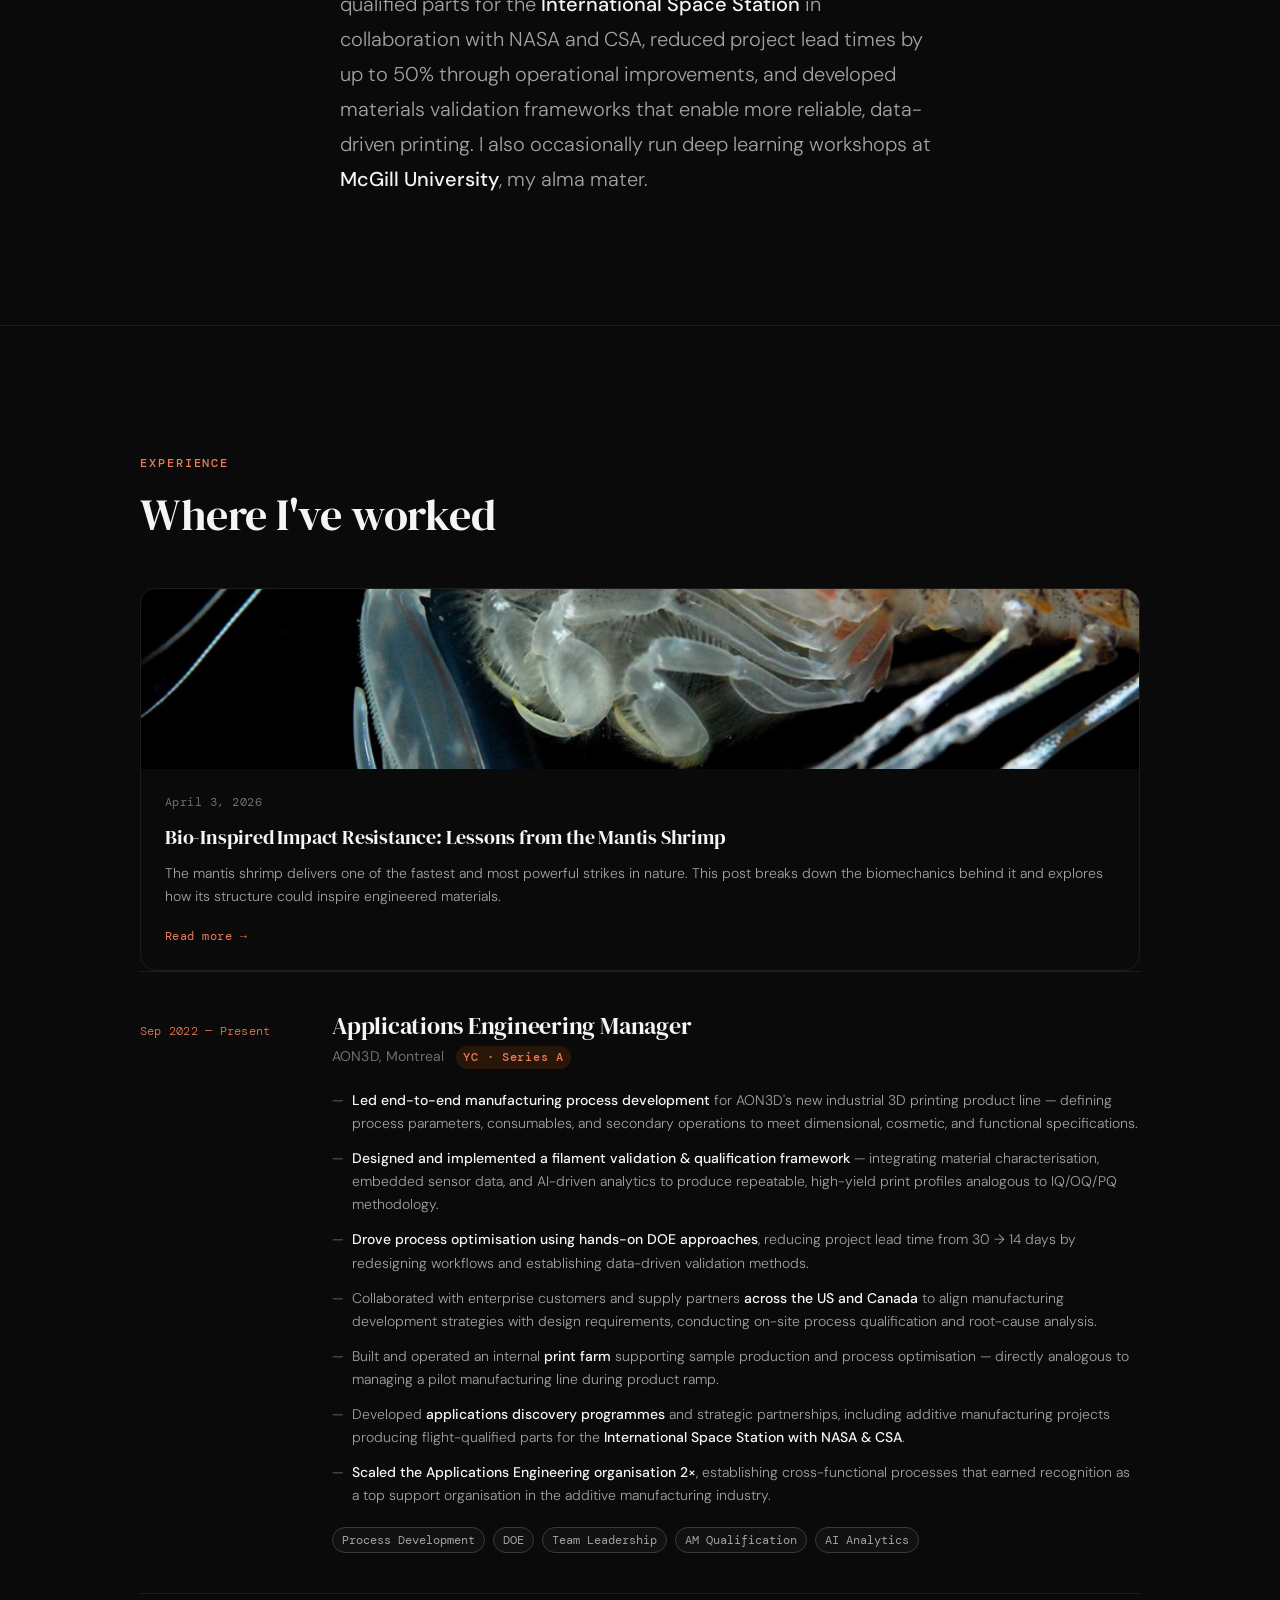
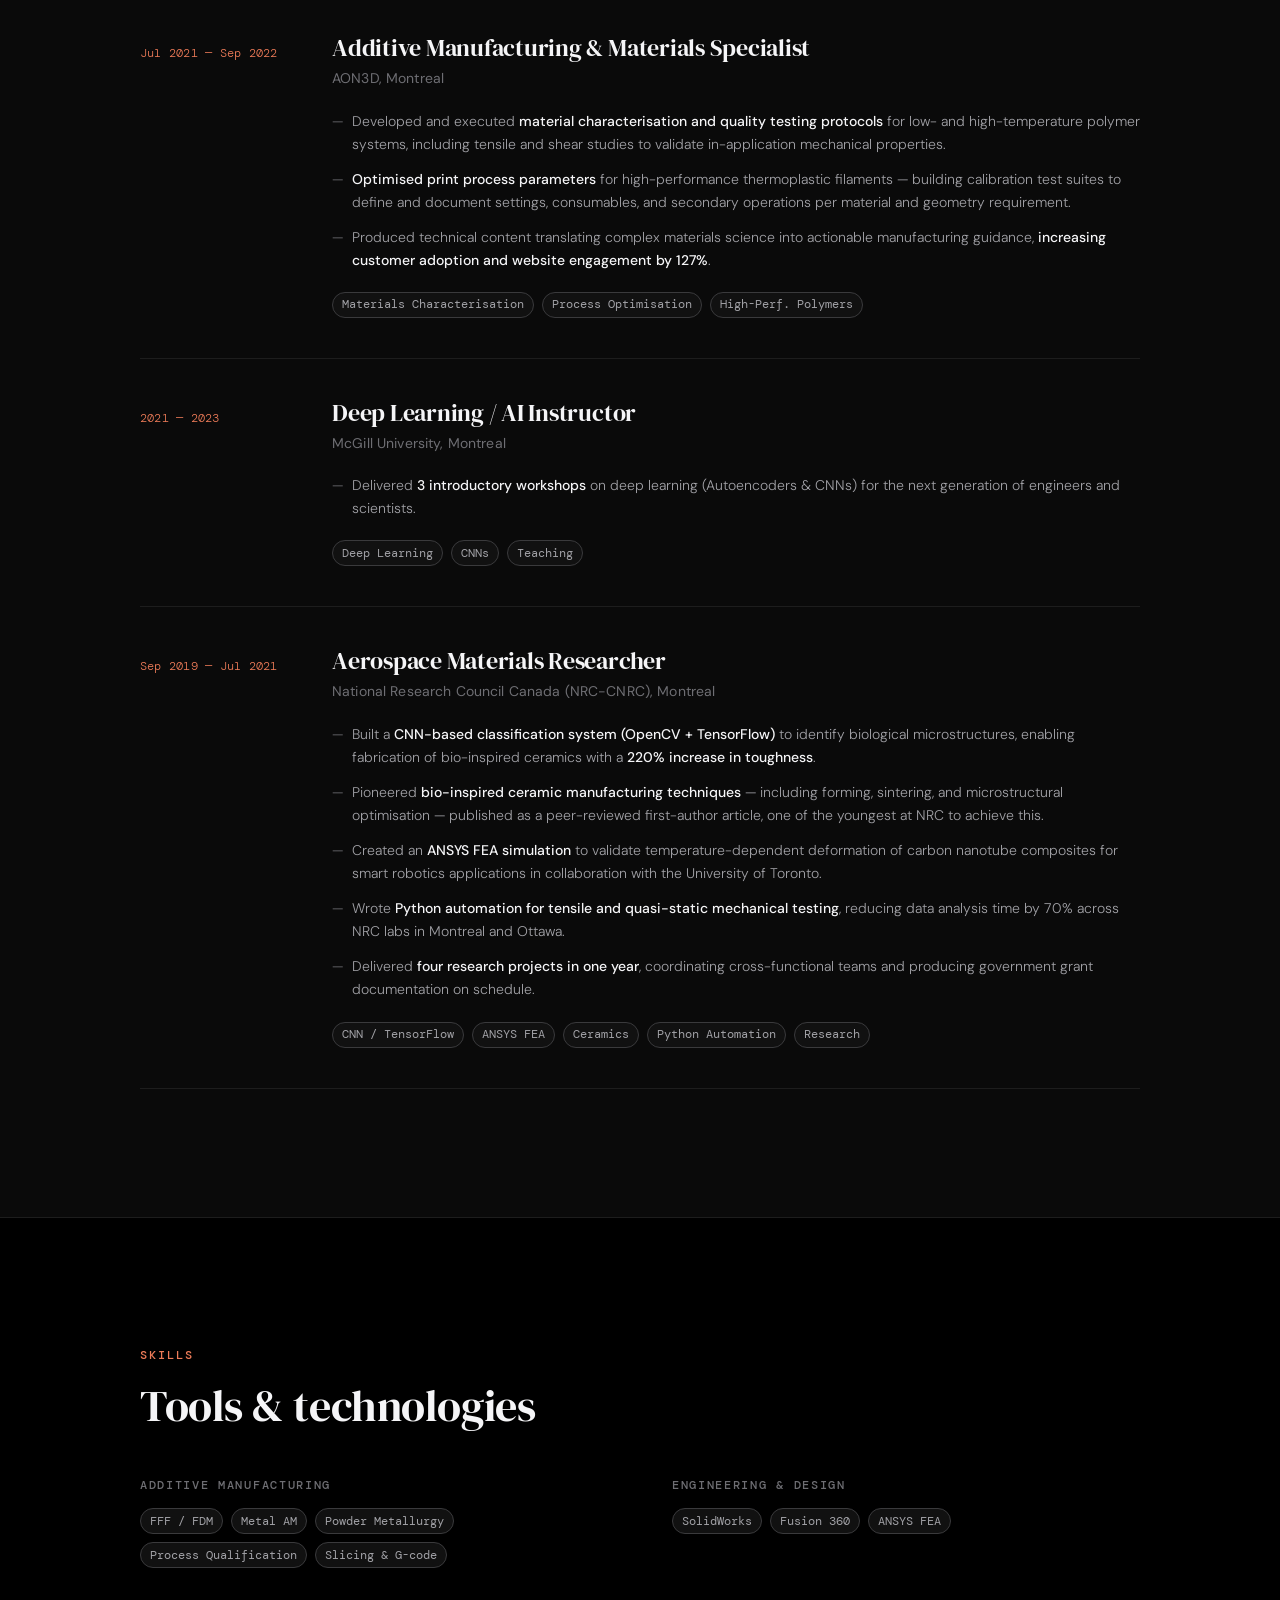
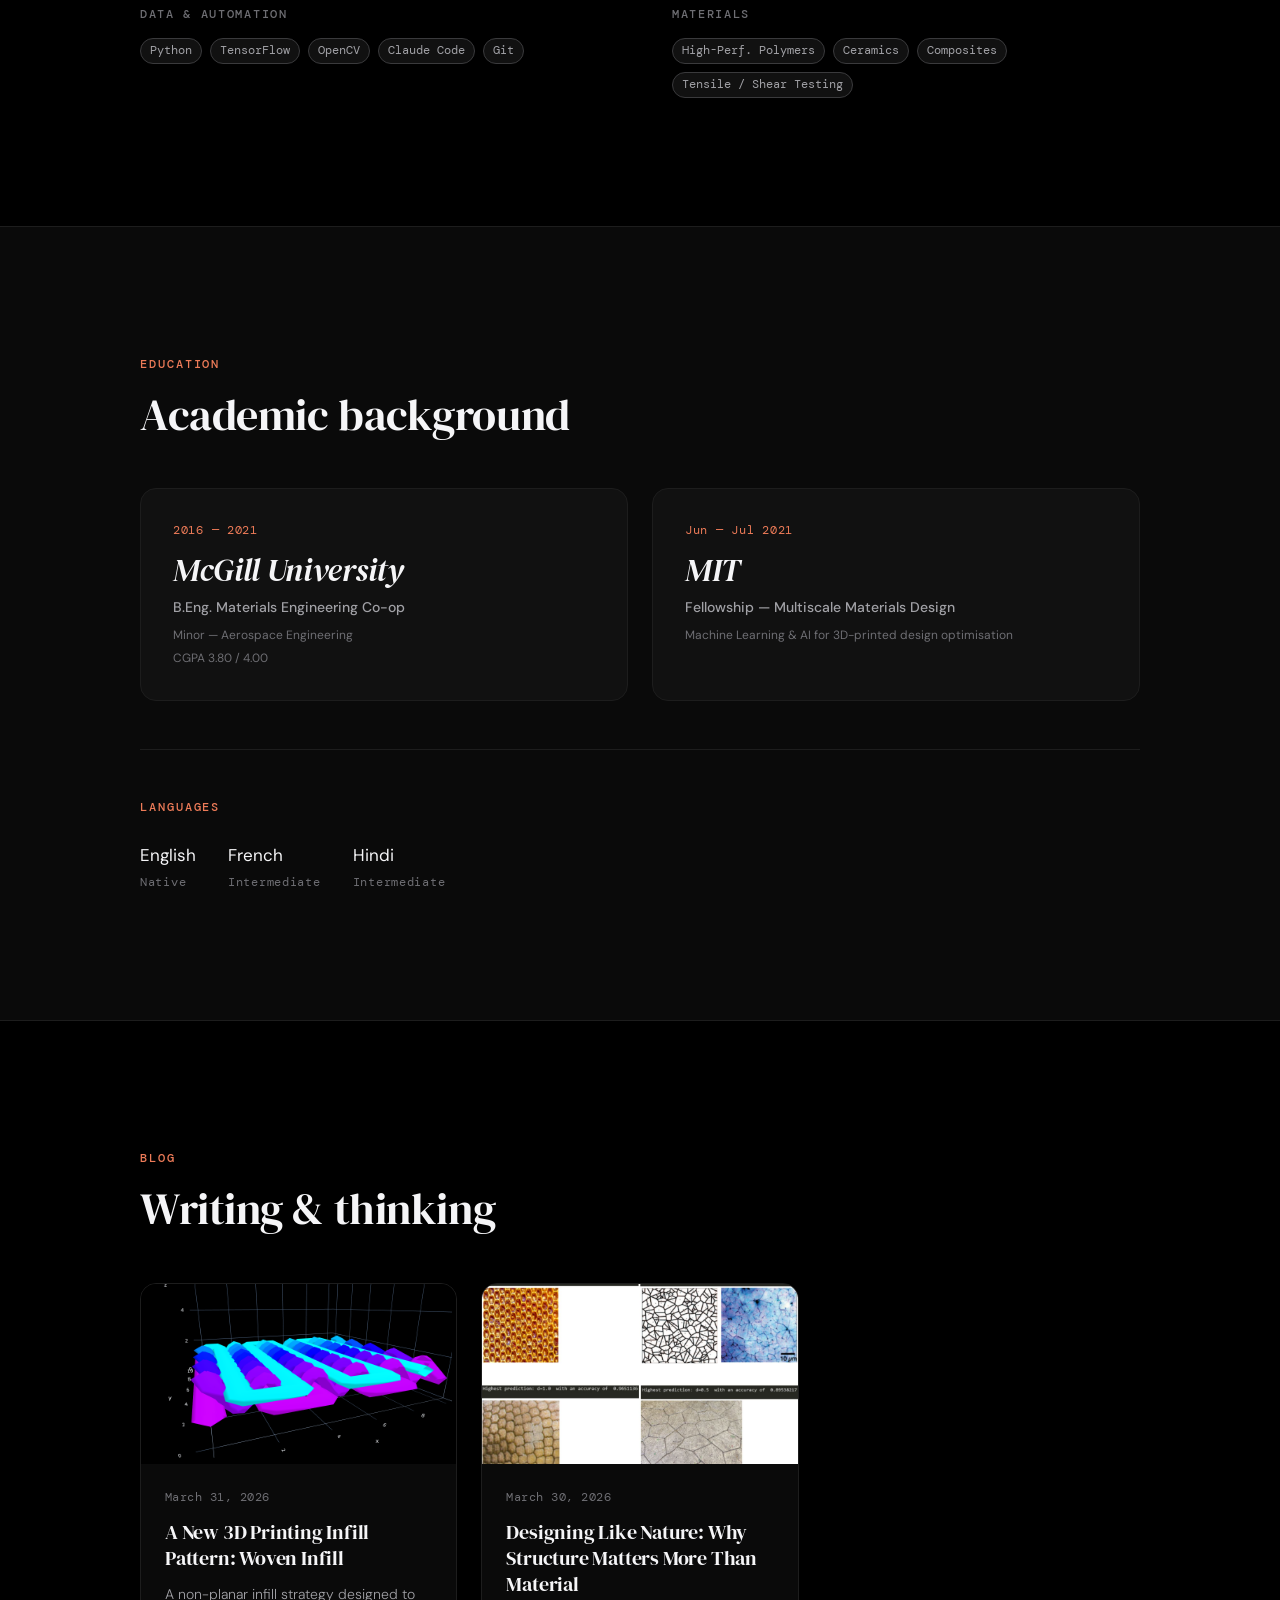
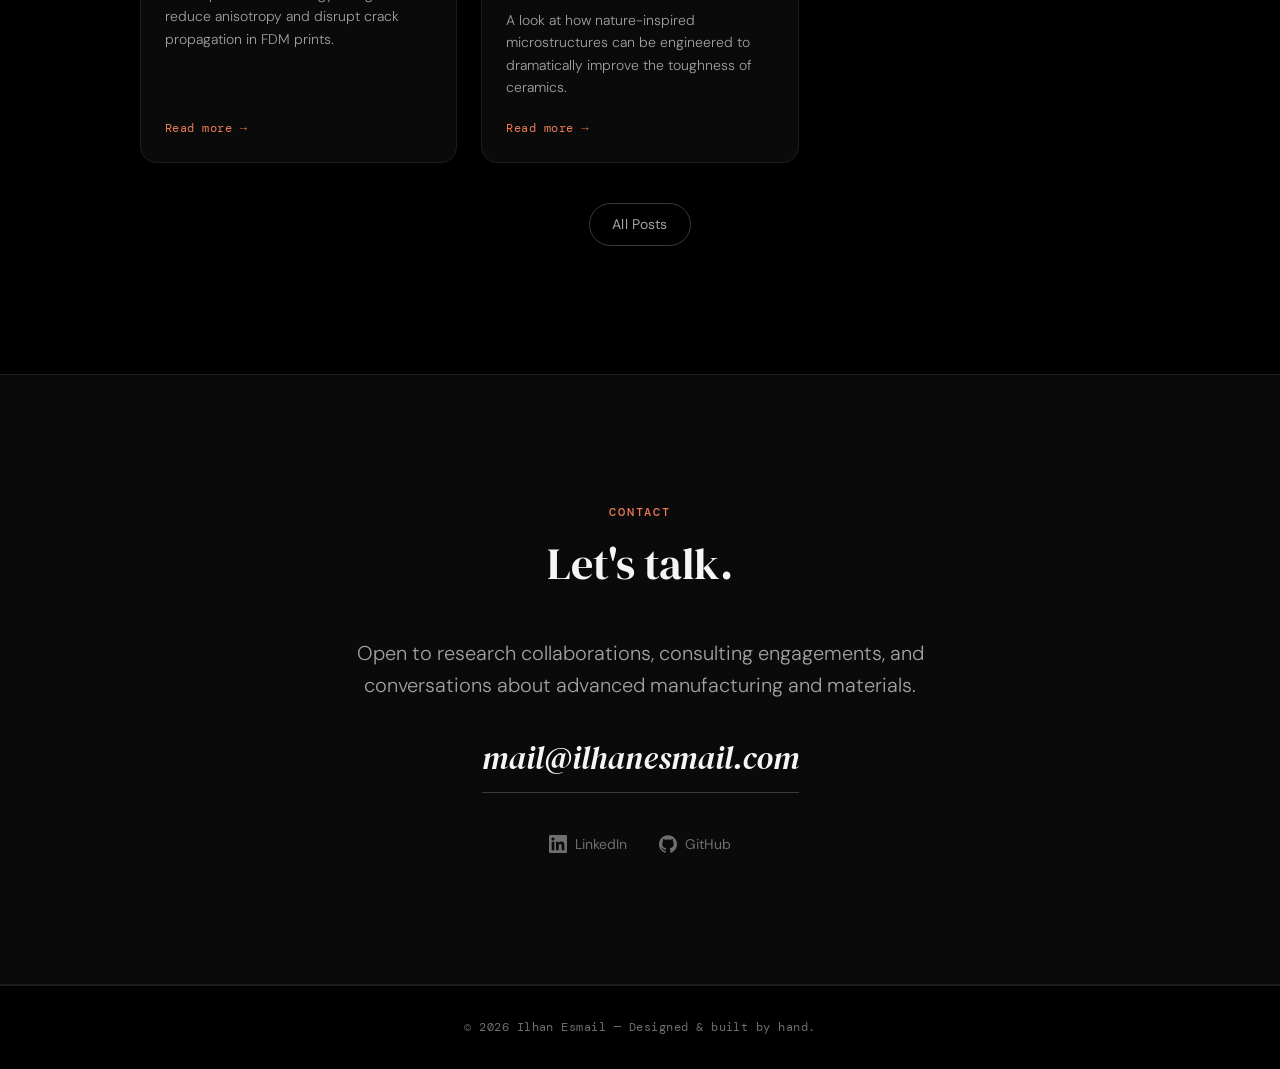
==== commit f93e8148: "Added new article about mantis shrimp. Improved publishing workflow with by allowing me to write in " ====
--- a/index.html
+++ b/index.html
@@ -163,6 +163,17 @@
           </article>
           -->
           <!-- END TEMPLATE -->
+          <article class="blog-card fade-in">
+            <a href="blog/posts/mantis-shrimp-impact-mechanics.html" class="blog-card__link">
+              <div class="blog-card__image"><img src="blog/images/mantis-hero.jpeg" alt="Close-up of a mantis dactyl club" /></div>
+              <div class="blog-card__body">
+                <time class="blog-card__date">April 3, 2026</time>
+                <h3 class="blog-card__title">Bio-Inspired Impact Resistance: Lessons from the Mantis Shrimp</h3>
+                <p class="blog-card__excerpt">The mantis shrimp delivers one of the fastest and most powerful strikes in nature. This post breaks down the biomechanics behind it and explores how its structure could inspire engineered materials.</p>
+                <span class="blog-card__read">Read more →</span>
+              </div>
+            </a>
+          </article>
 
           <!-- Role 1 -->
           <article class="timeline__item fade-in">
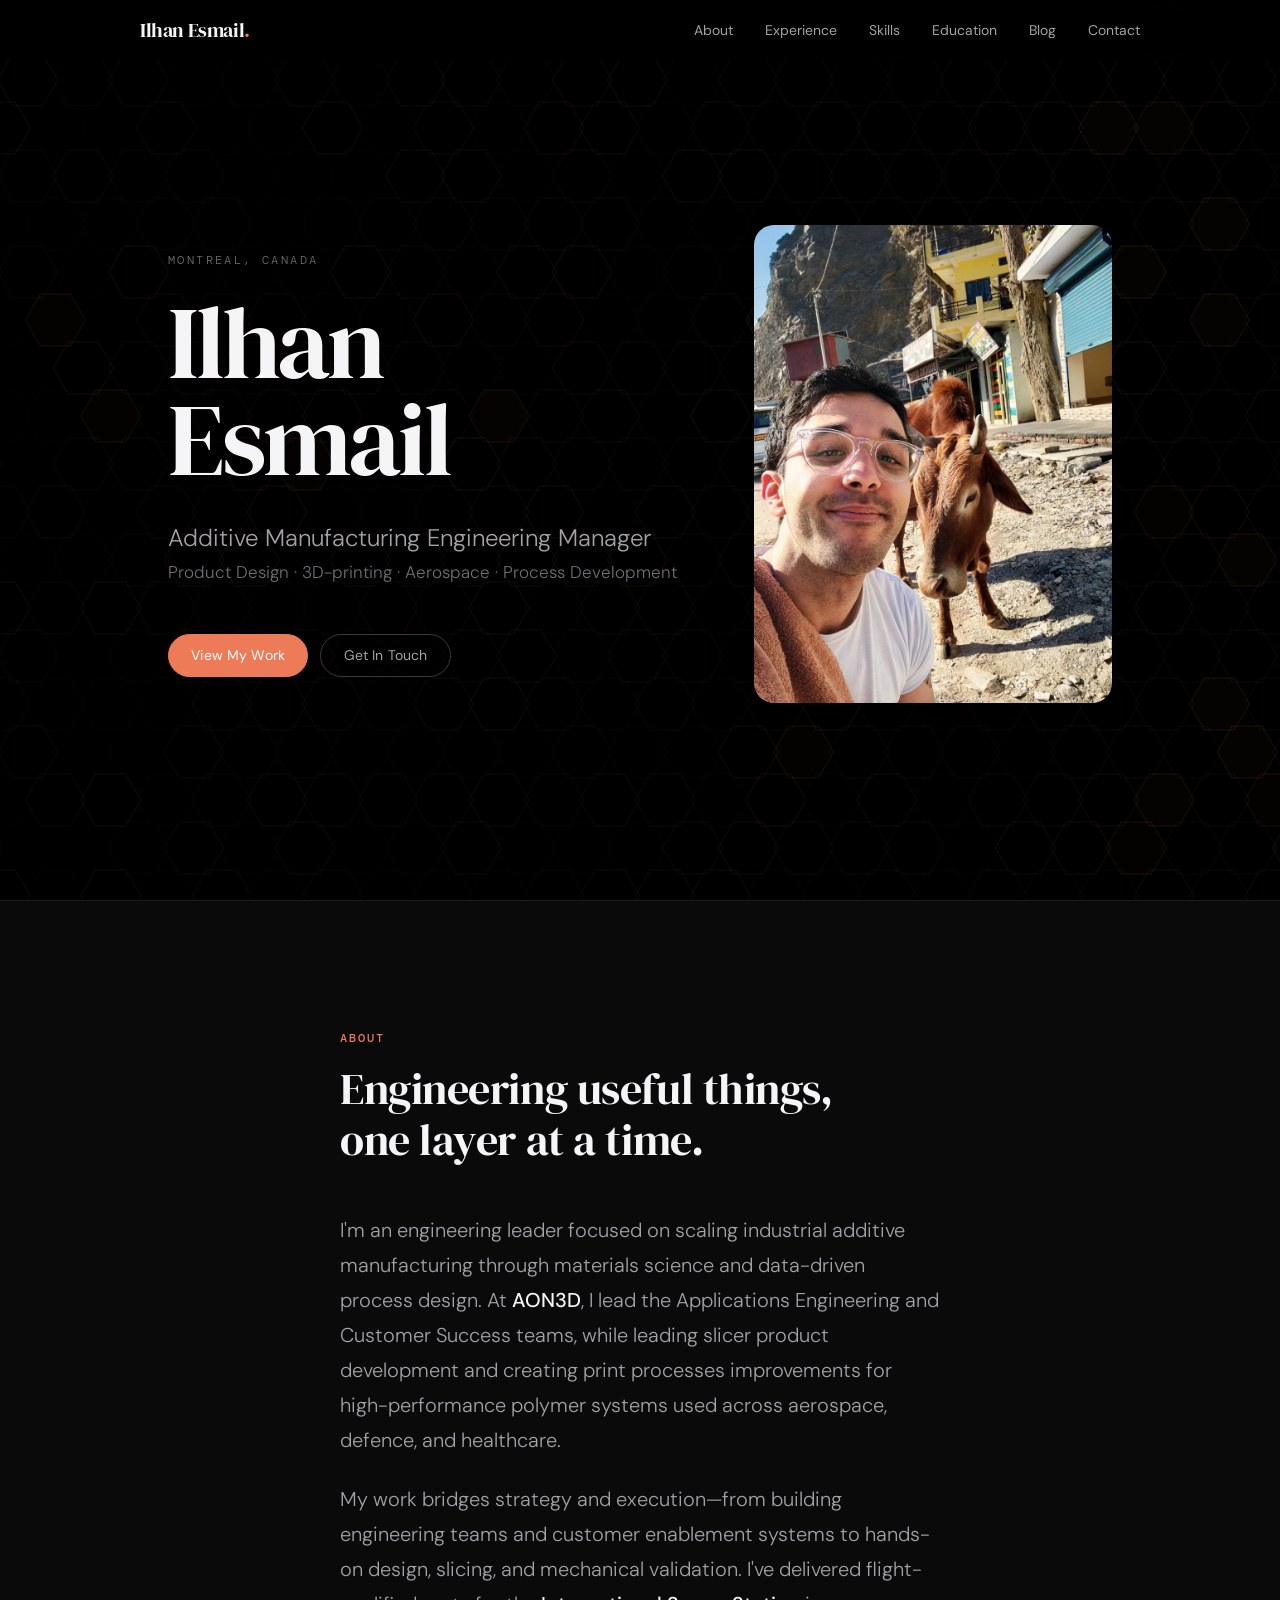
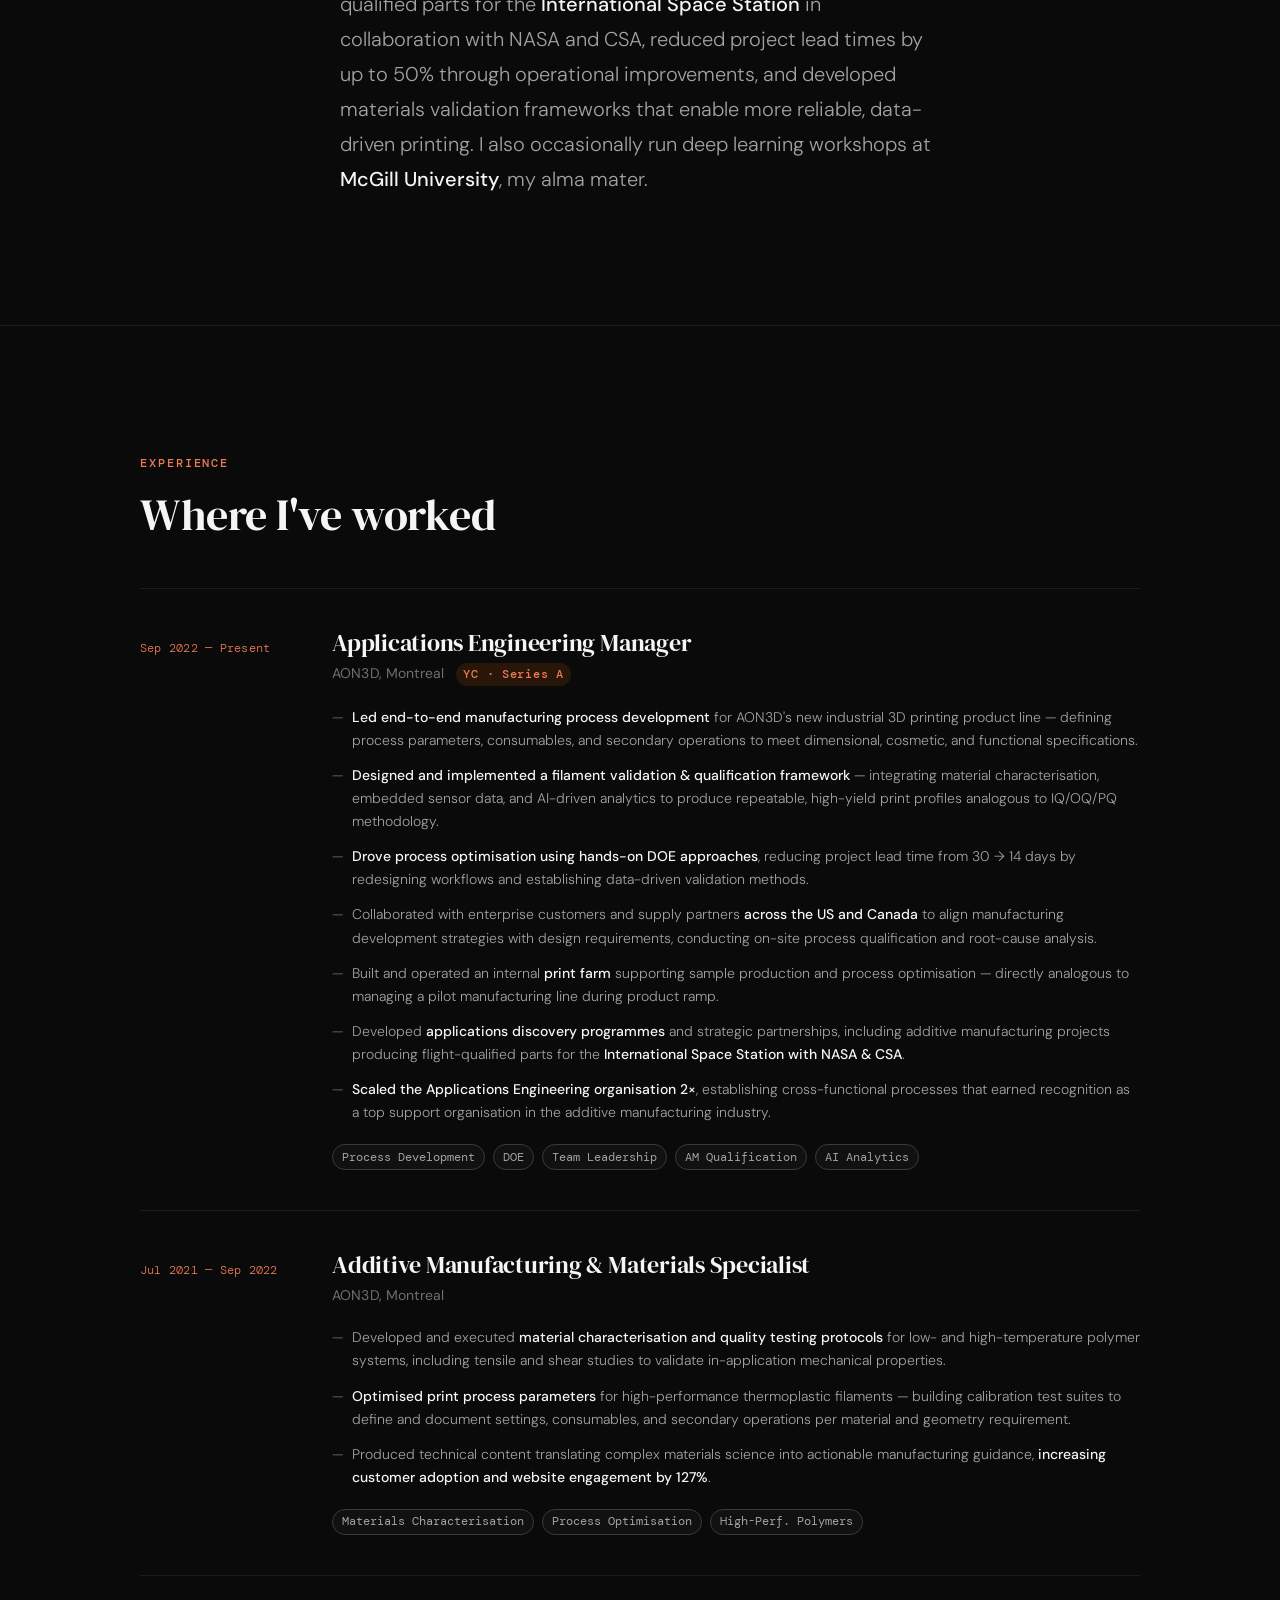
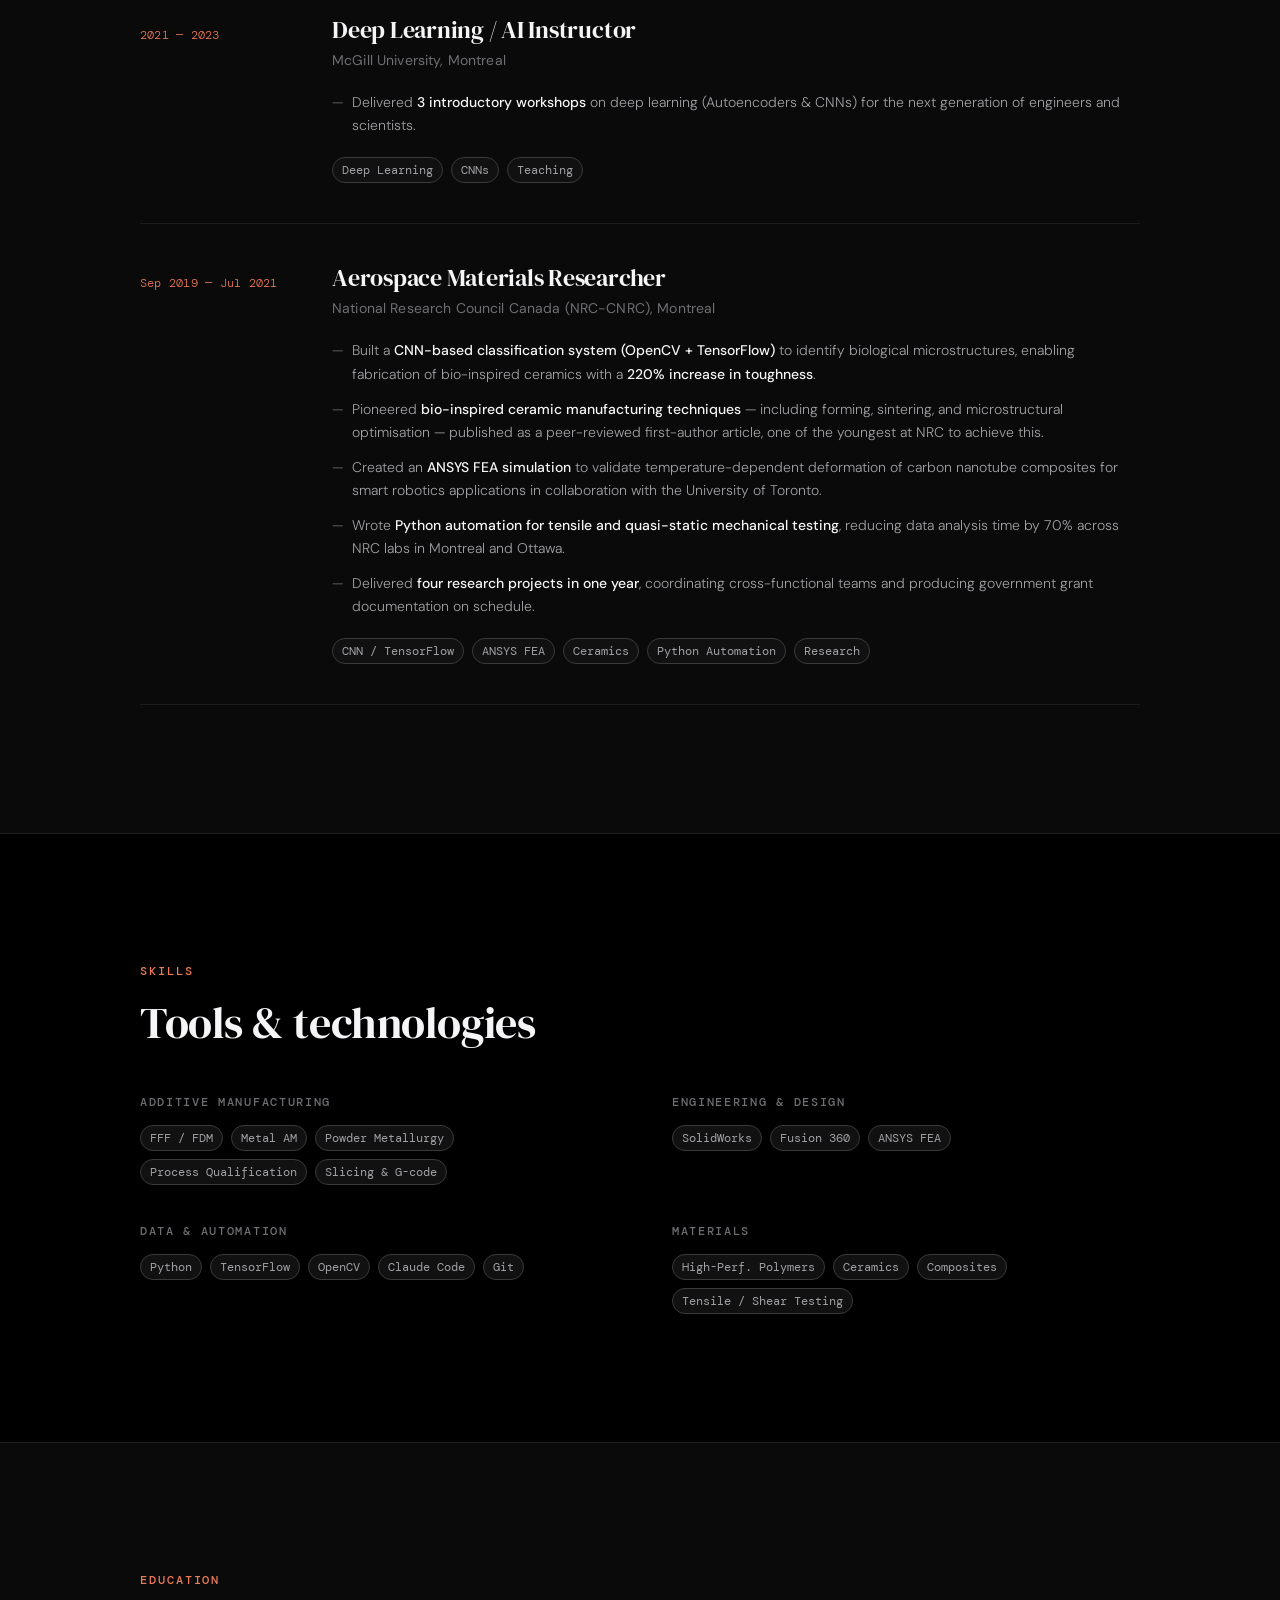
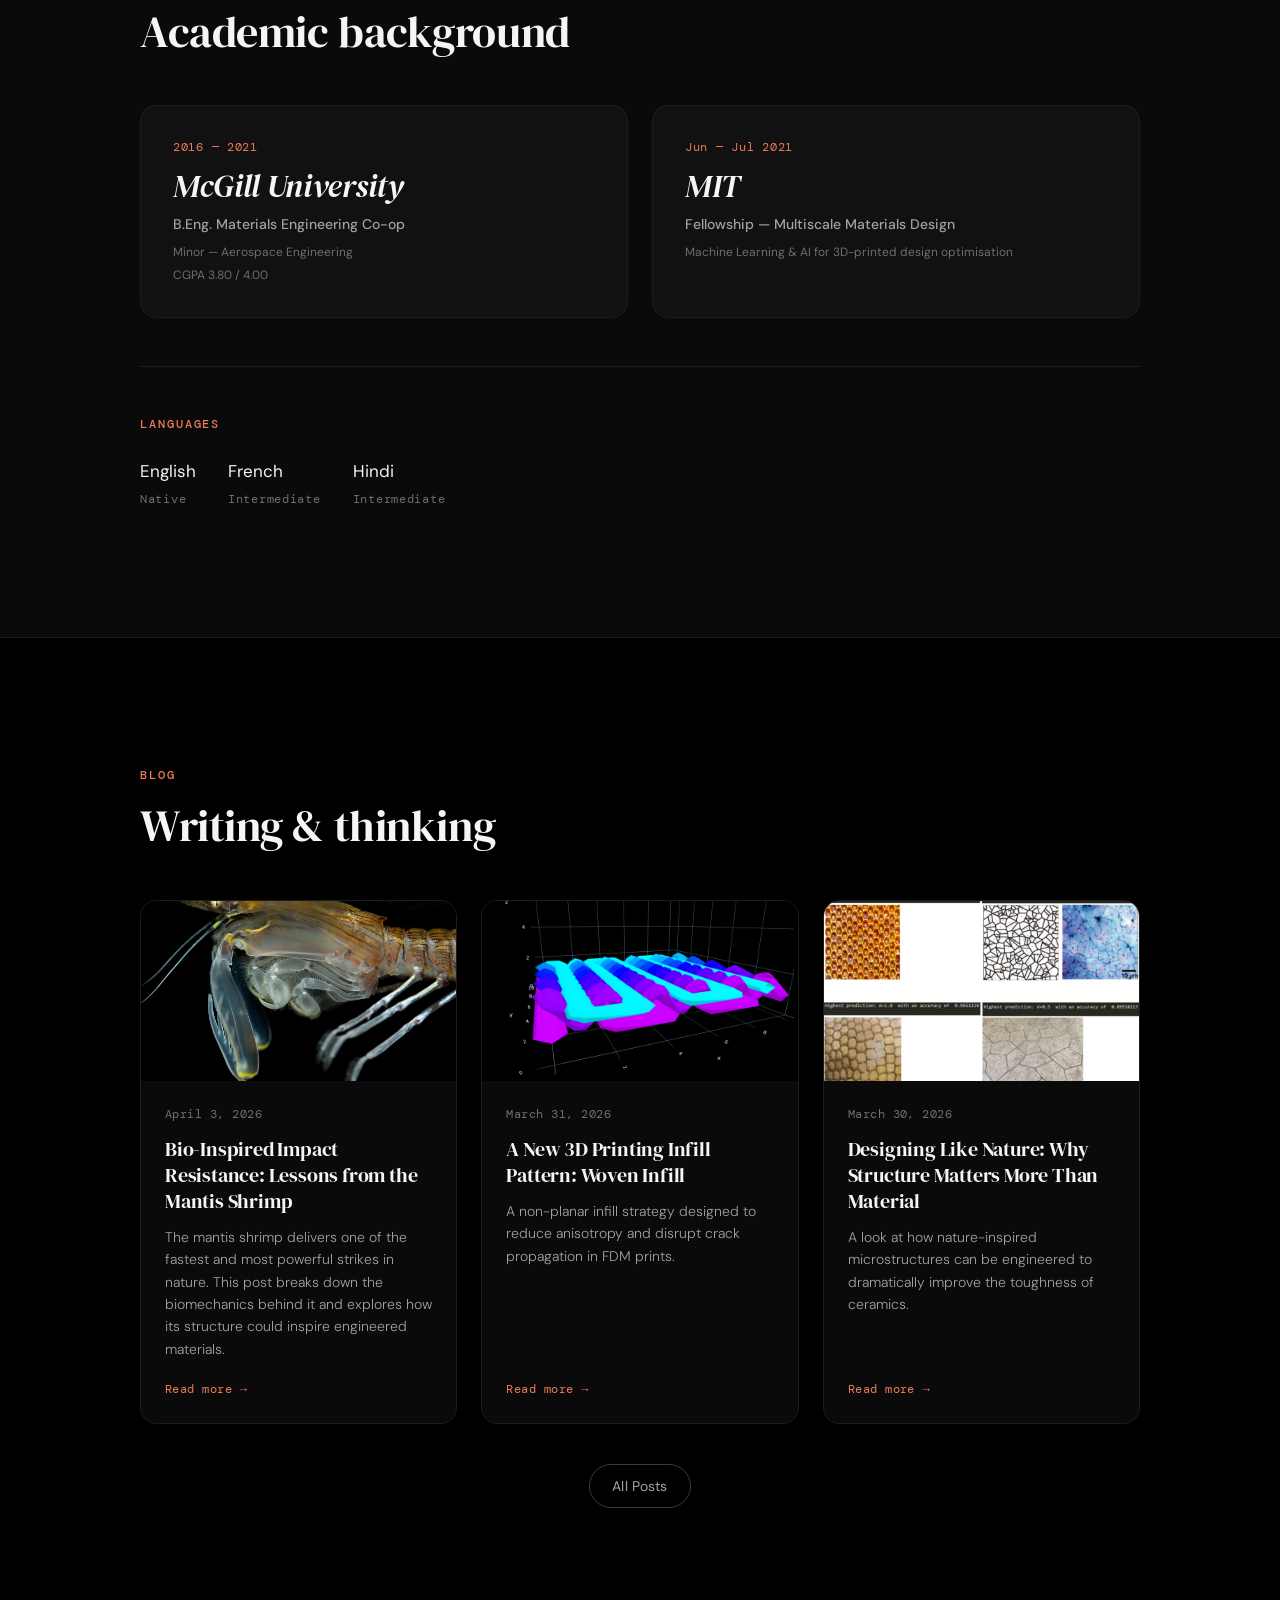
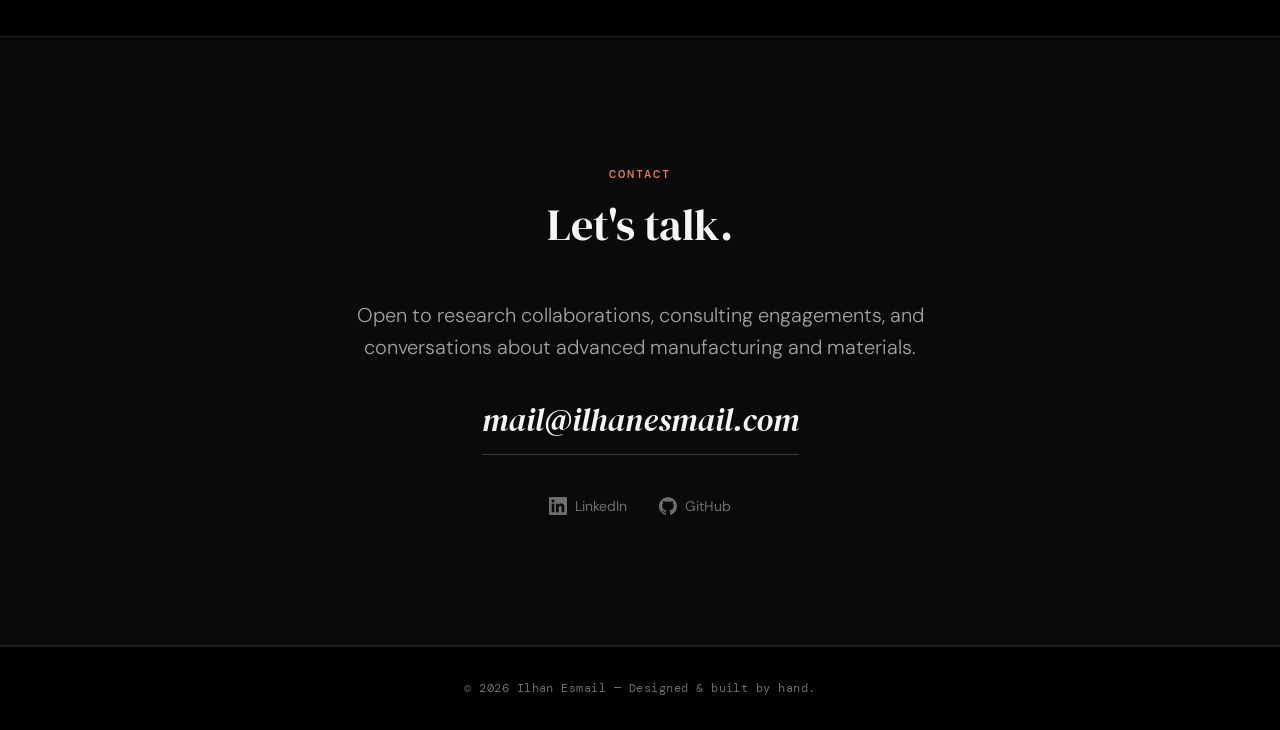
==== commit 136c32dc: "bug - moved blog card to correct position." ====
--- a/index.html
+++ b/index.html
@@ -163,17 +163,6 @@
           </article>
           -->
           <!-- END TEMPLATE -->
-          <article class="blog-card fade-in">
-            <a href="blog/posts/mantis-shrimp-impact-mechanics.html" class="blog-card__link">
-              <div class="blog-card__image"><img src="blog/images/mantis-hero.jpeg" alt="Close-up of a mantis dactyl club" /></div>
-              <div class="blog-card__body">
-                <time class="blog-card__date">April 3, 2026</time>
-                <h3 class="blog-card__title">Bio-Inspired Impact Resistance: Lessons from the Mantis Shrimp</h3>
-                <p class="blog-card__excerpt">The mantis shrimp delivers one of the fastest and most powerful strikes in nature. This post breaks down the biomechanics behind it and explores how its structure could inspire engineered materials.</p>
-                <span class="blog-card__read">Read more →</span>
-              </div>
-            </a>
-          </article>
 
           <!-- Role 1 -->
           <article class="timeline__item fade-in">
@@ -420,6 +409,17 @@
           </article>
           -->
           <!-- END TEMPLATE -->
+          <article class="blog-card fade-in">
+            <a href="blog/posts/mantis-shrimp-impact-mechanics.html" class="blog-card__link">
+              <div class="blog-card__image"><img src="blog/images/mantis-hero.jpeg" alt="Close-up of a mantis dactyl club" /></div>
+              <div class="blog-card__body">
+                <time class="blog-card__date">April 3, 2026</time>
+                <h3 class="blog-card__title">Bio-Inspired Impact Resistance: Lessons from the Mantis Shrimp</h3>
+                <p class="blog-card__excerpt">The mantis shrimp delivers one of the fastest and most powerful strikes in nature. This post breaks down the biomechanics behind it and explores how its structure could inspire engineered materials.</p>
+                <span class="blog-card__read">Read more →</span>
+              </div>
+            </a>
+          </article>
 
           <article class="blog-card fade-in">
             <a href="blog/posts/woven-infill.html" class="blog-card__link">
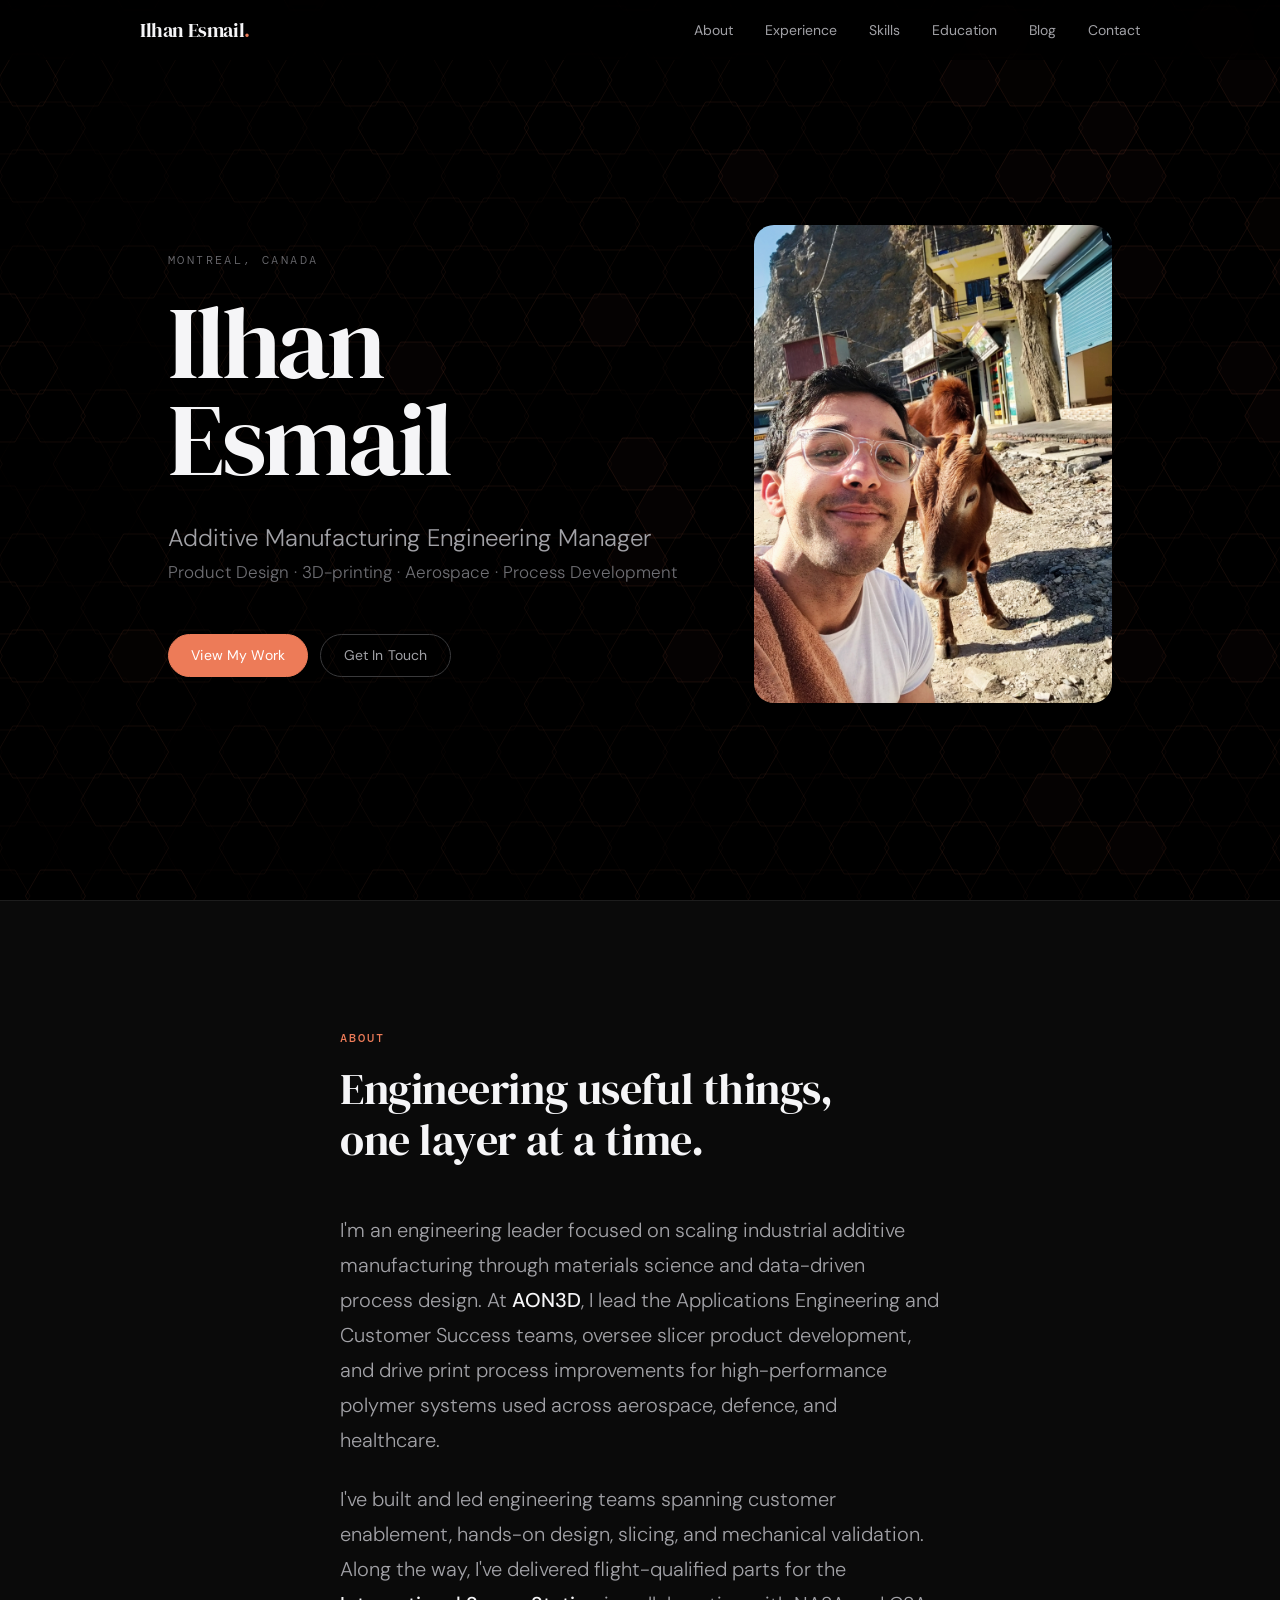
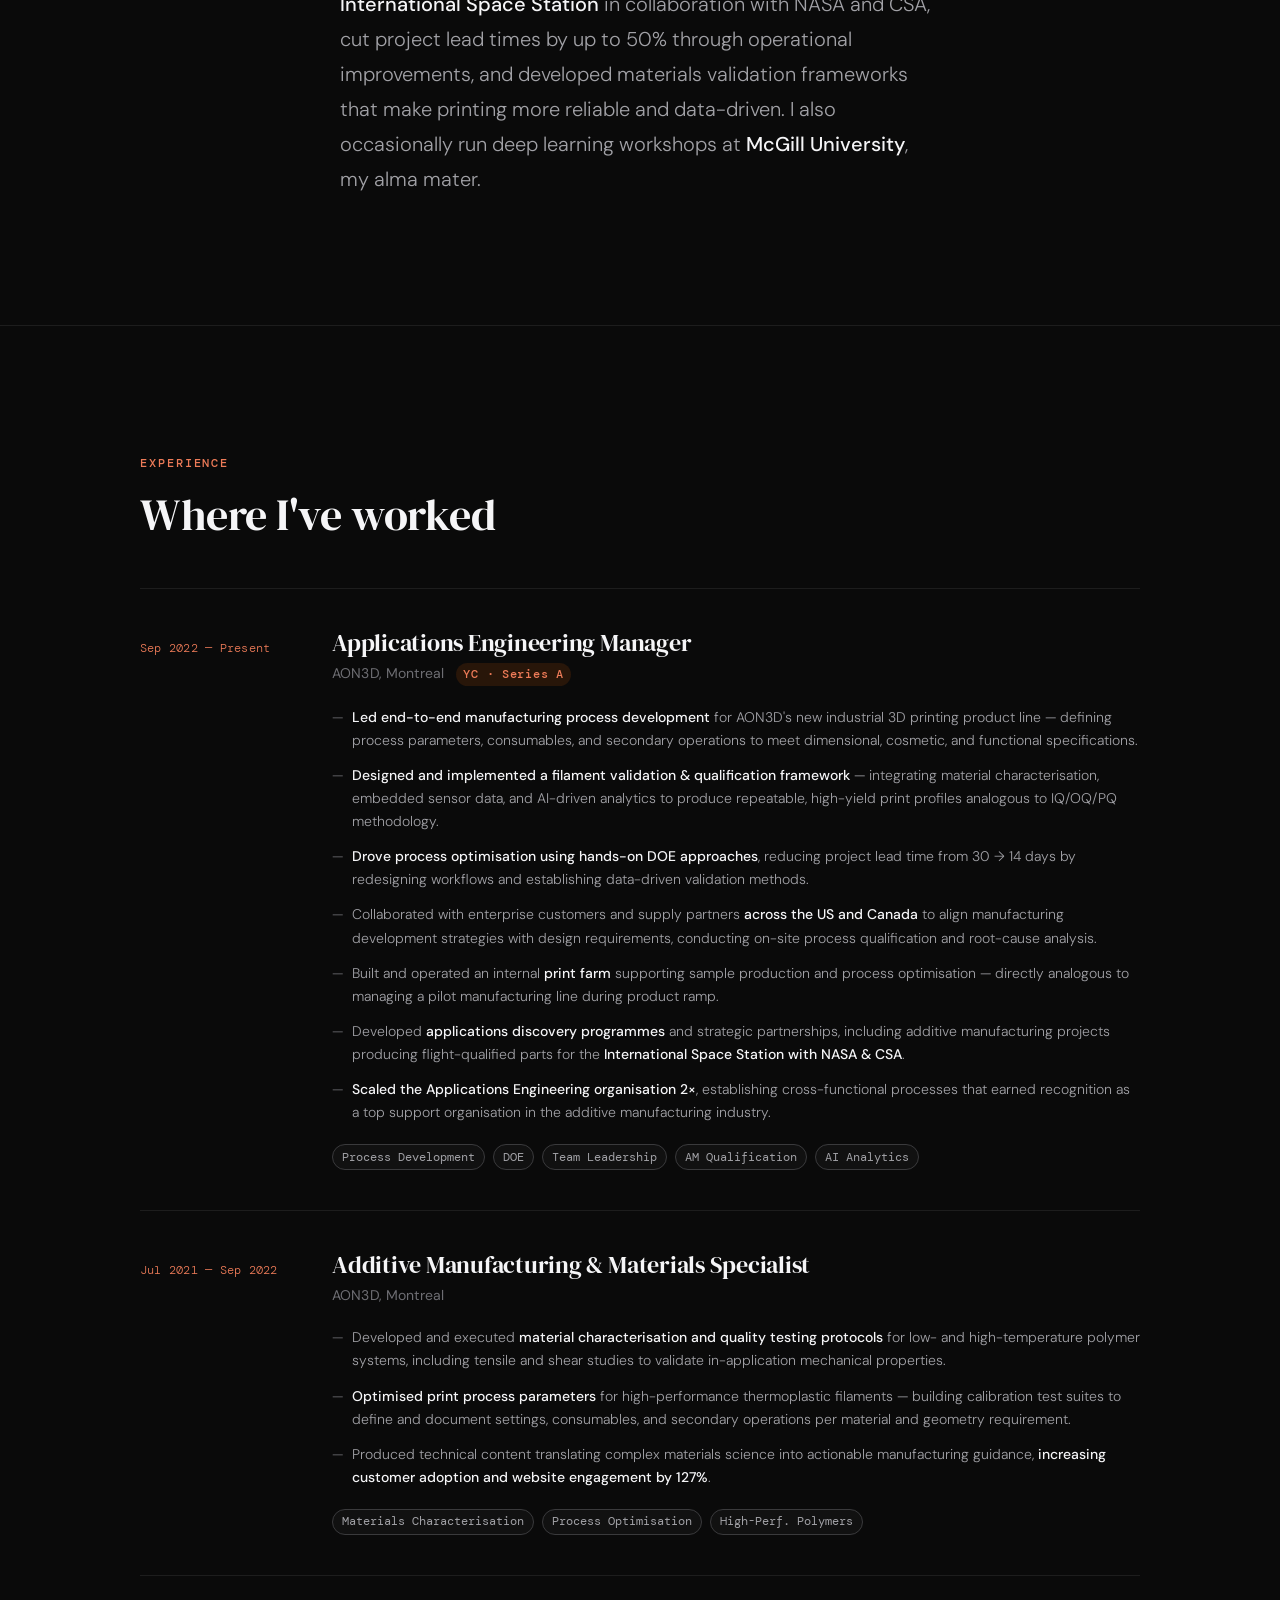
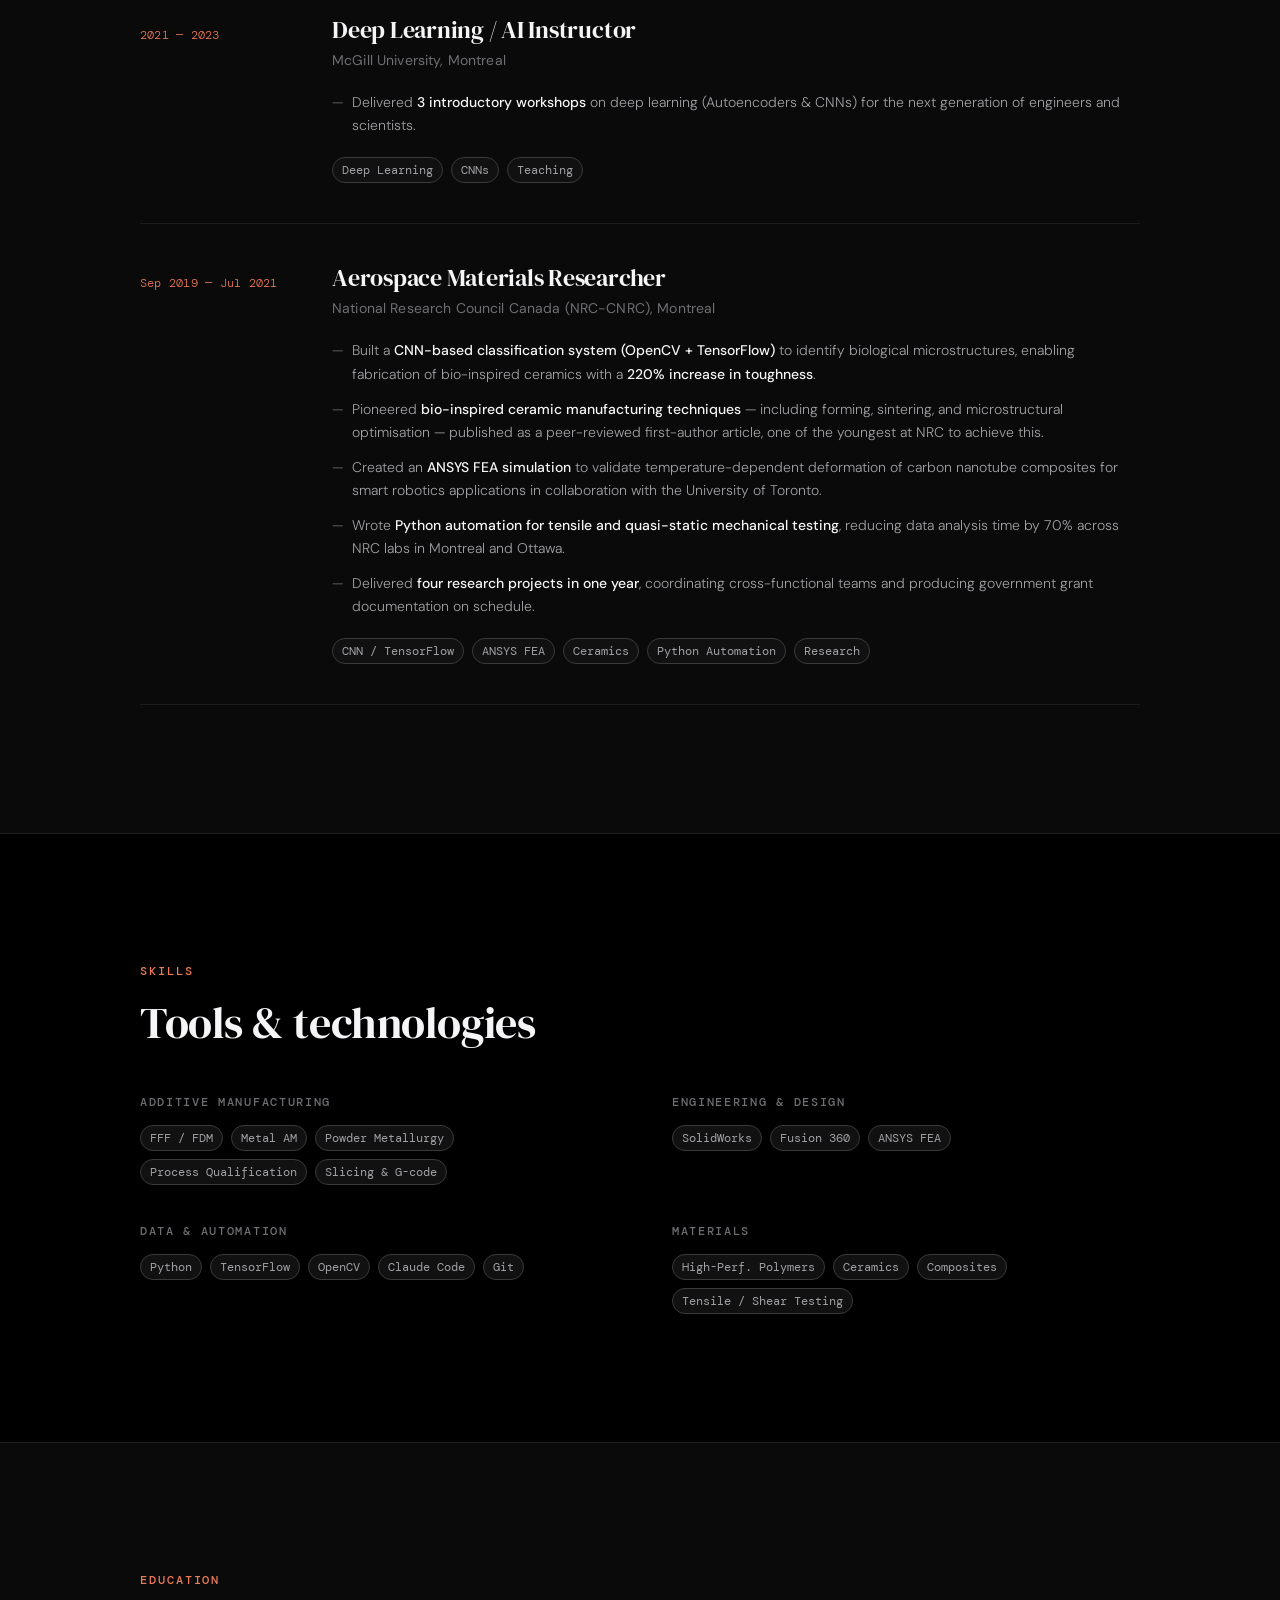
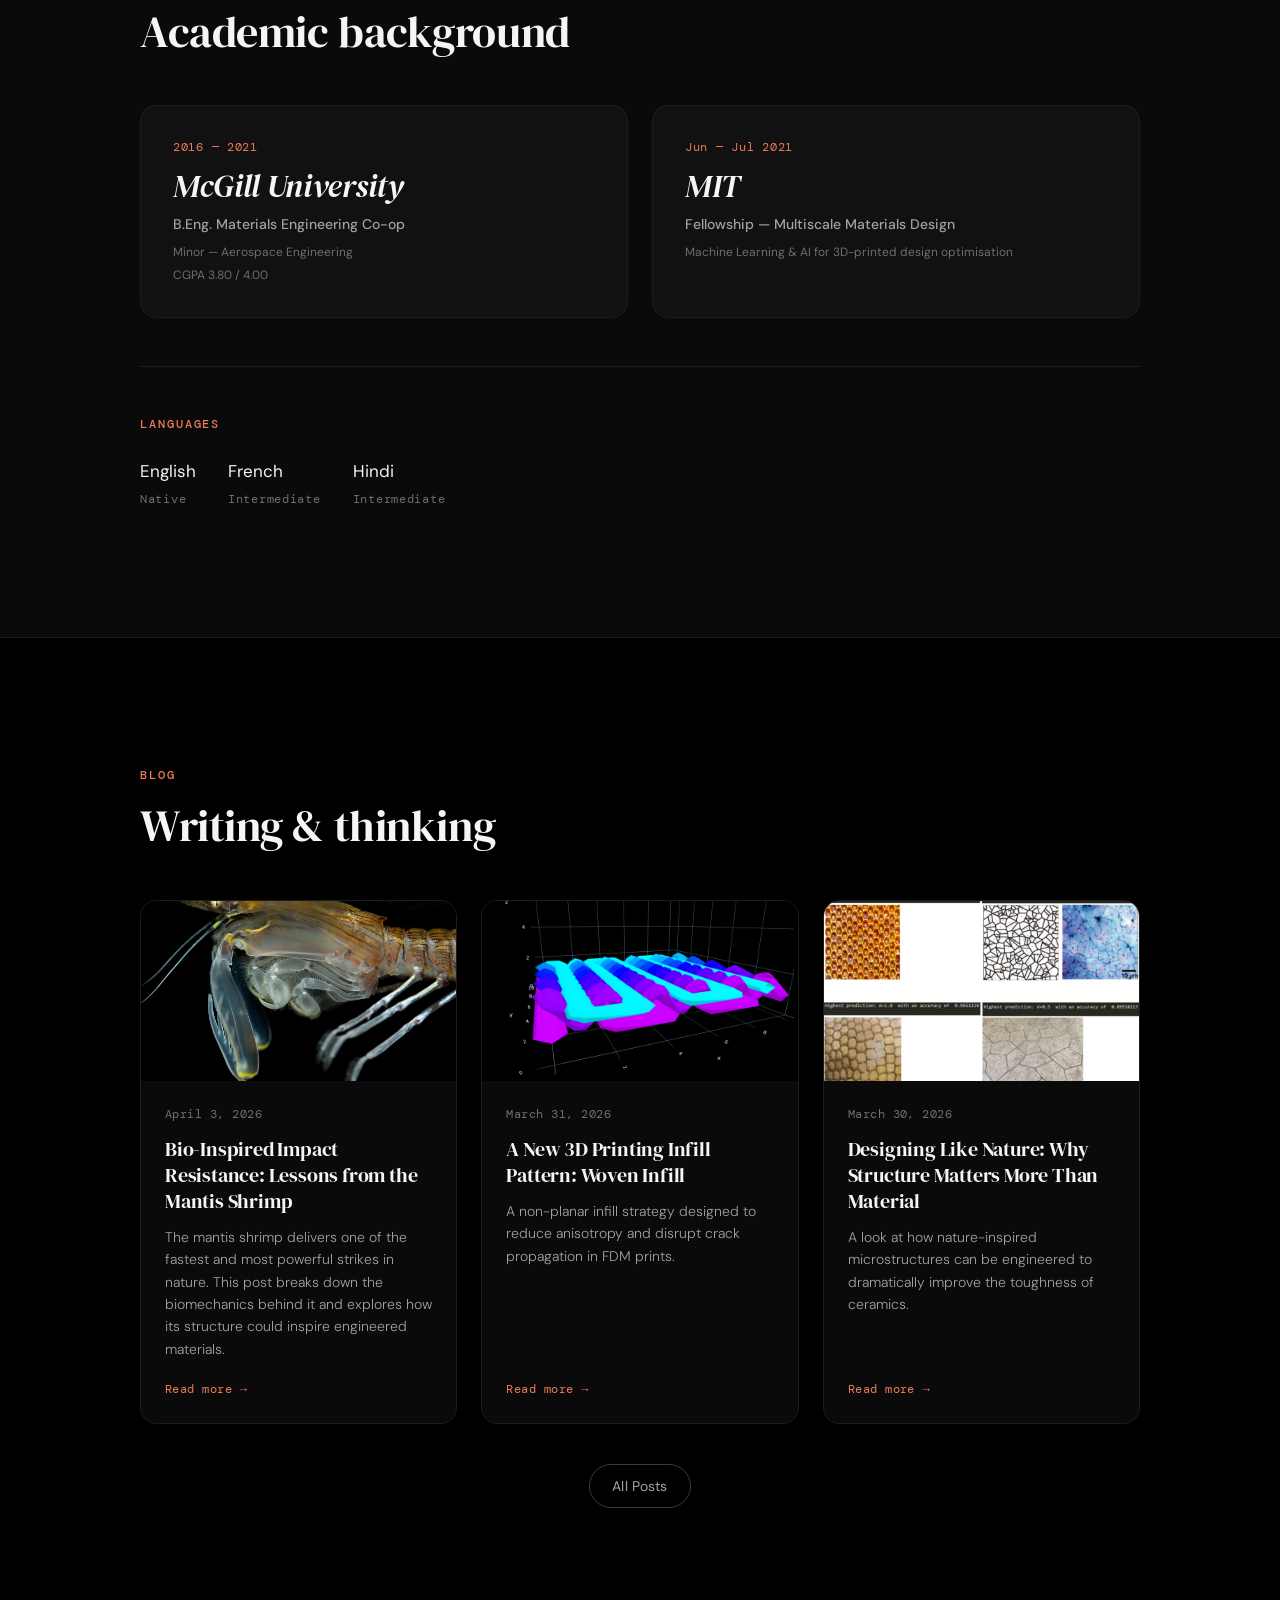
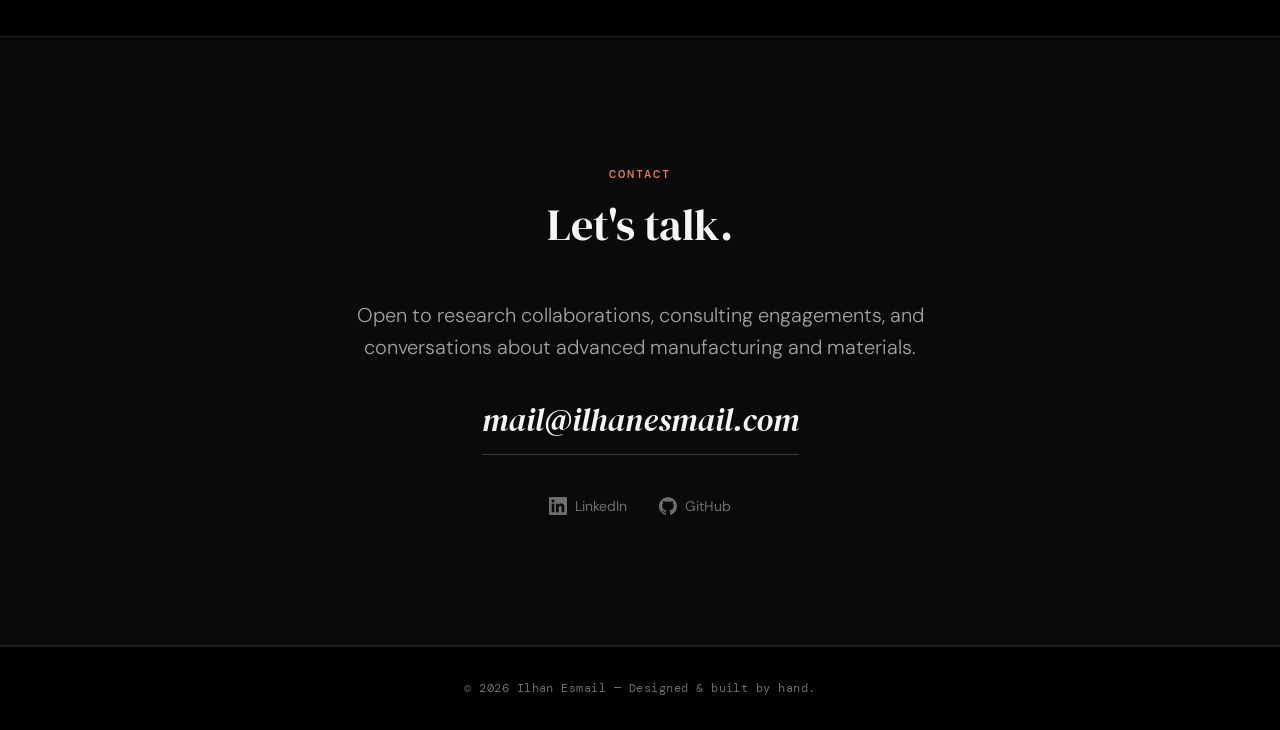
==== commit 6615d21e: "modified index.html" ====
--- a/index.html
+++ b/index.html
@@ -77,15 +77,15 @@
           Engineering useful things,<br>one layer at a time.
         </h2>
         <p class="about__body fade-in">
-          I'm an engineering leader focused on scaling industrial additive manufacturing through materials science and data-driven process design. 
-          At <strong>AON3D</strong>, I lead the Applications Engineering and Customer Success teams, while leading slicer product development and creating print processes improvements
+          I'm an engineering leader focused on scaling industrial additive manufacturing through materials science and data-driven process design.
+          At <strong>AON3D</strong>, I lead the Applications Engineering and Customer Success teams, oversee slicer product development, and drive print process improvements
           for high-performance polymer systems used across aerospace, defence, and healthcare.
         </p>
         <p class="about__body fade-in">
-          My work bridges strategy and execution—from building engineering teams and customer enablement systems to hands-on design, slicing, and mechanical validation. 
-          I've delivered flight-qualified parts for the <strong>International Space Station</strong> in collaboration with NASA and CSA, reduced project lead times by up 
-          to 50% through operational improvements, and developed materials validation frameworks that enable more reliable, data-driven printing. I also occasionally run 
-          deep learning workshops at <strong>McGill University</strong>, my alma mater.
+          I've built and led engineering teams spanning customer enablement, hands-on design, slicing, and mechanical validation.
+          Along the way, I've delivered flight-qualified parts for the <strong>International Space Station</strong> in collaboration with NASA and CSA, cut project lead times
+          by up to 50% through operational improvements, and developed materials validation frameworks that make printing more reliable and data-driven. I also occasionally
+          run deep learning workshops at <strong>McGill University</strong>, my alma mater.
         </p>
       </div>
     </section>
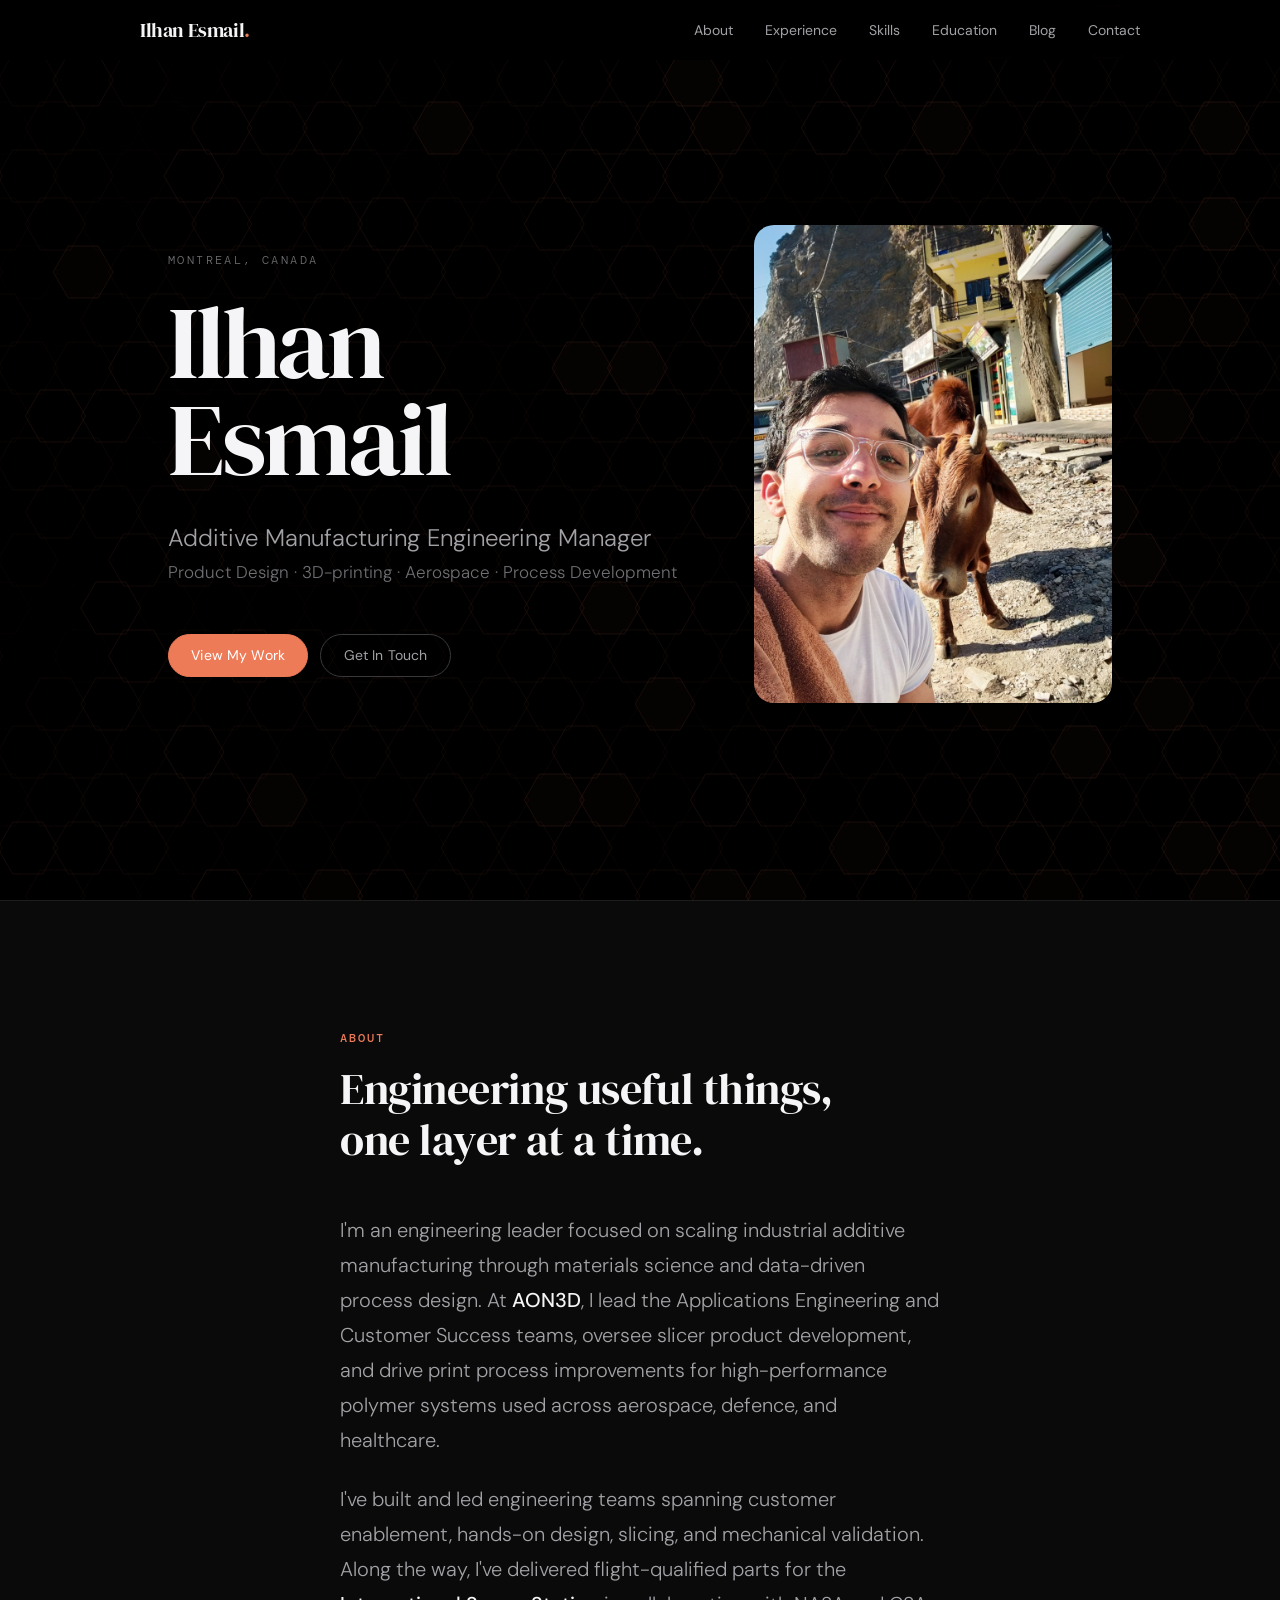
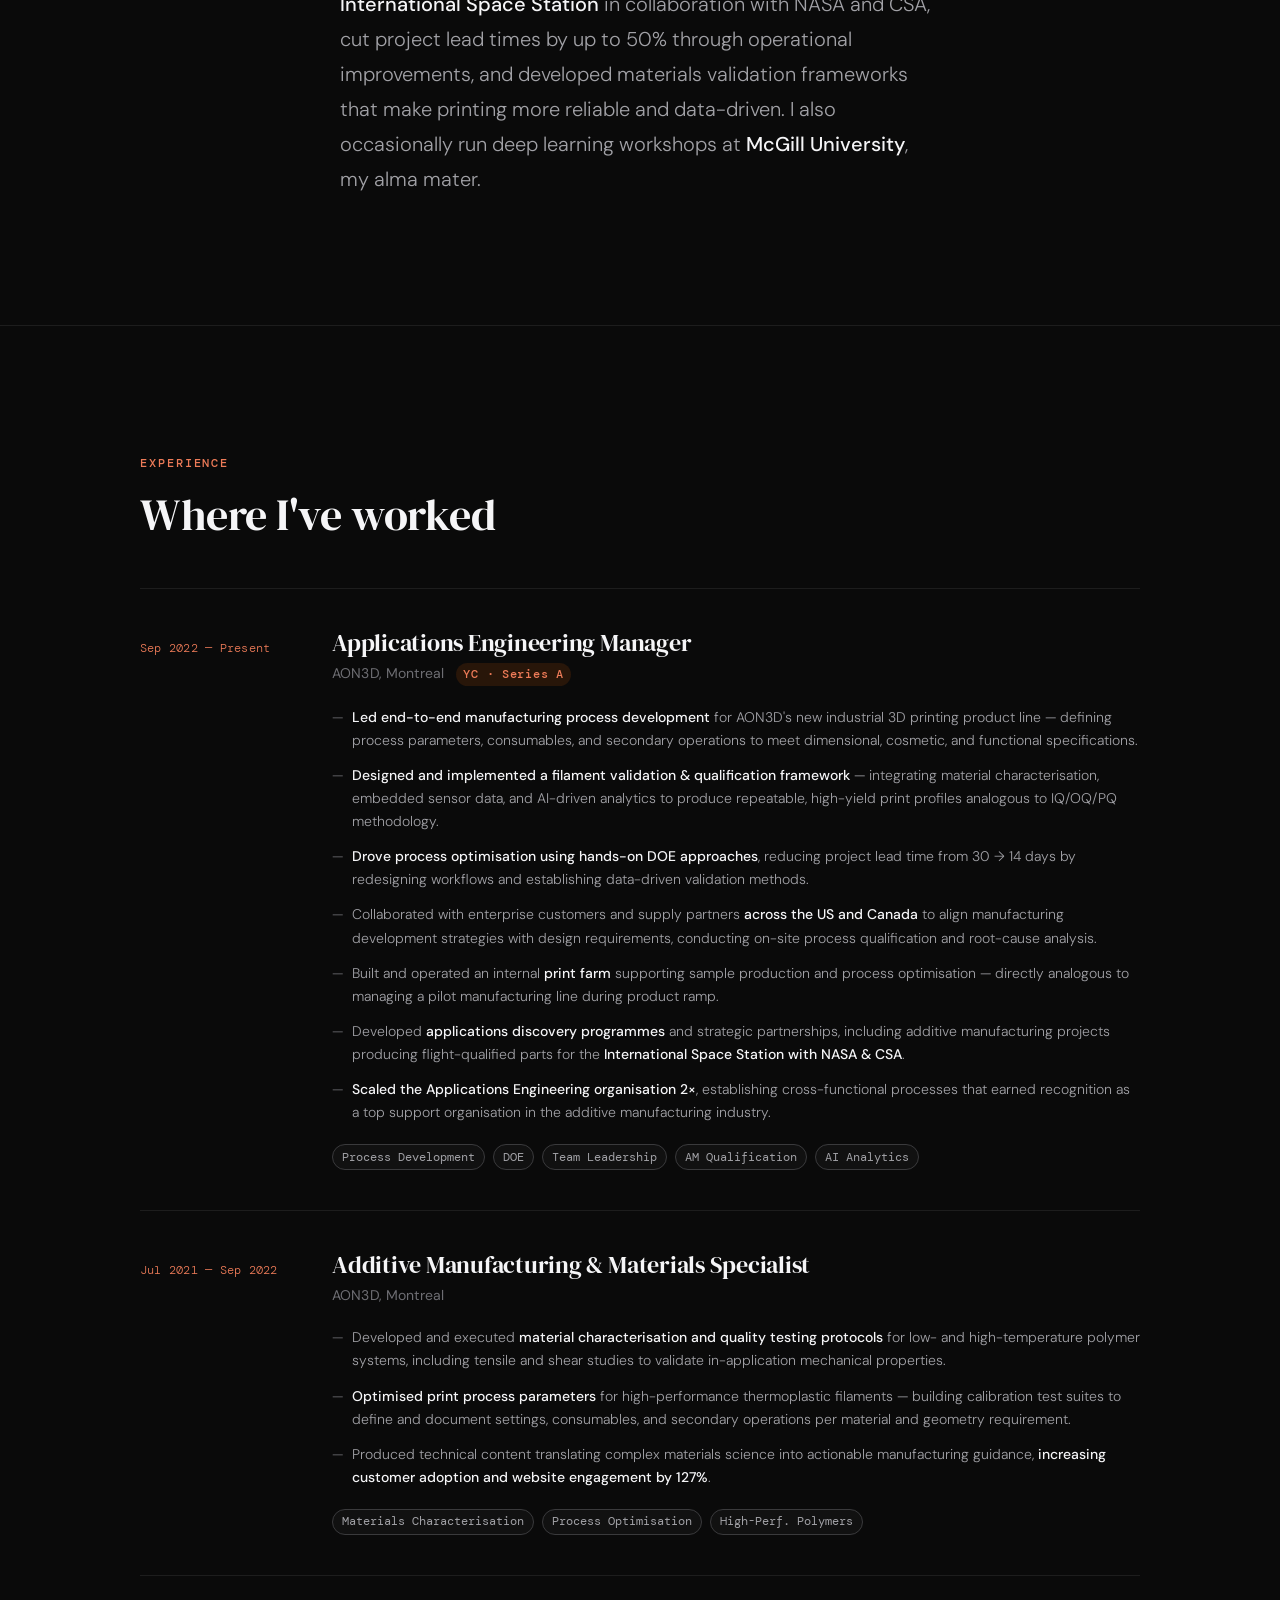
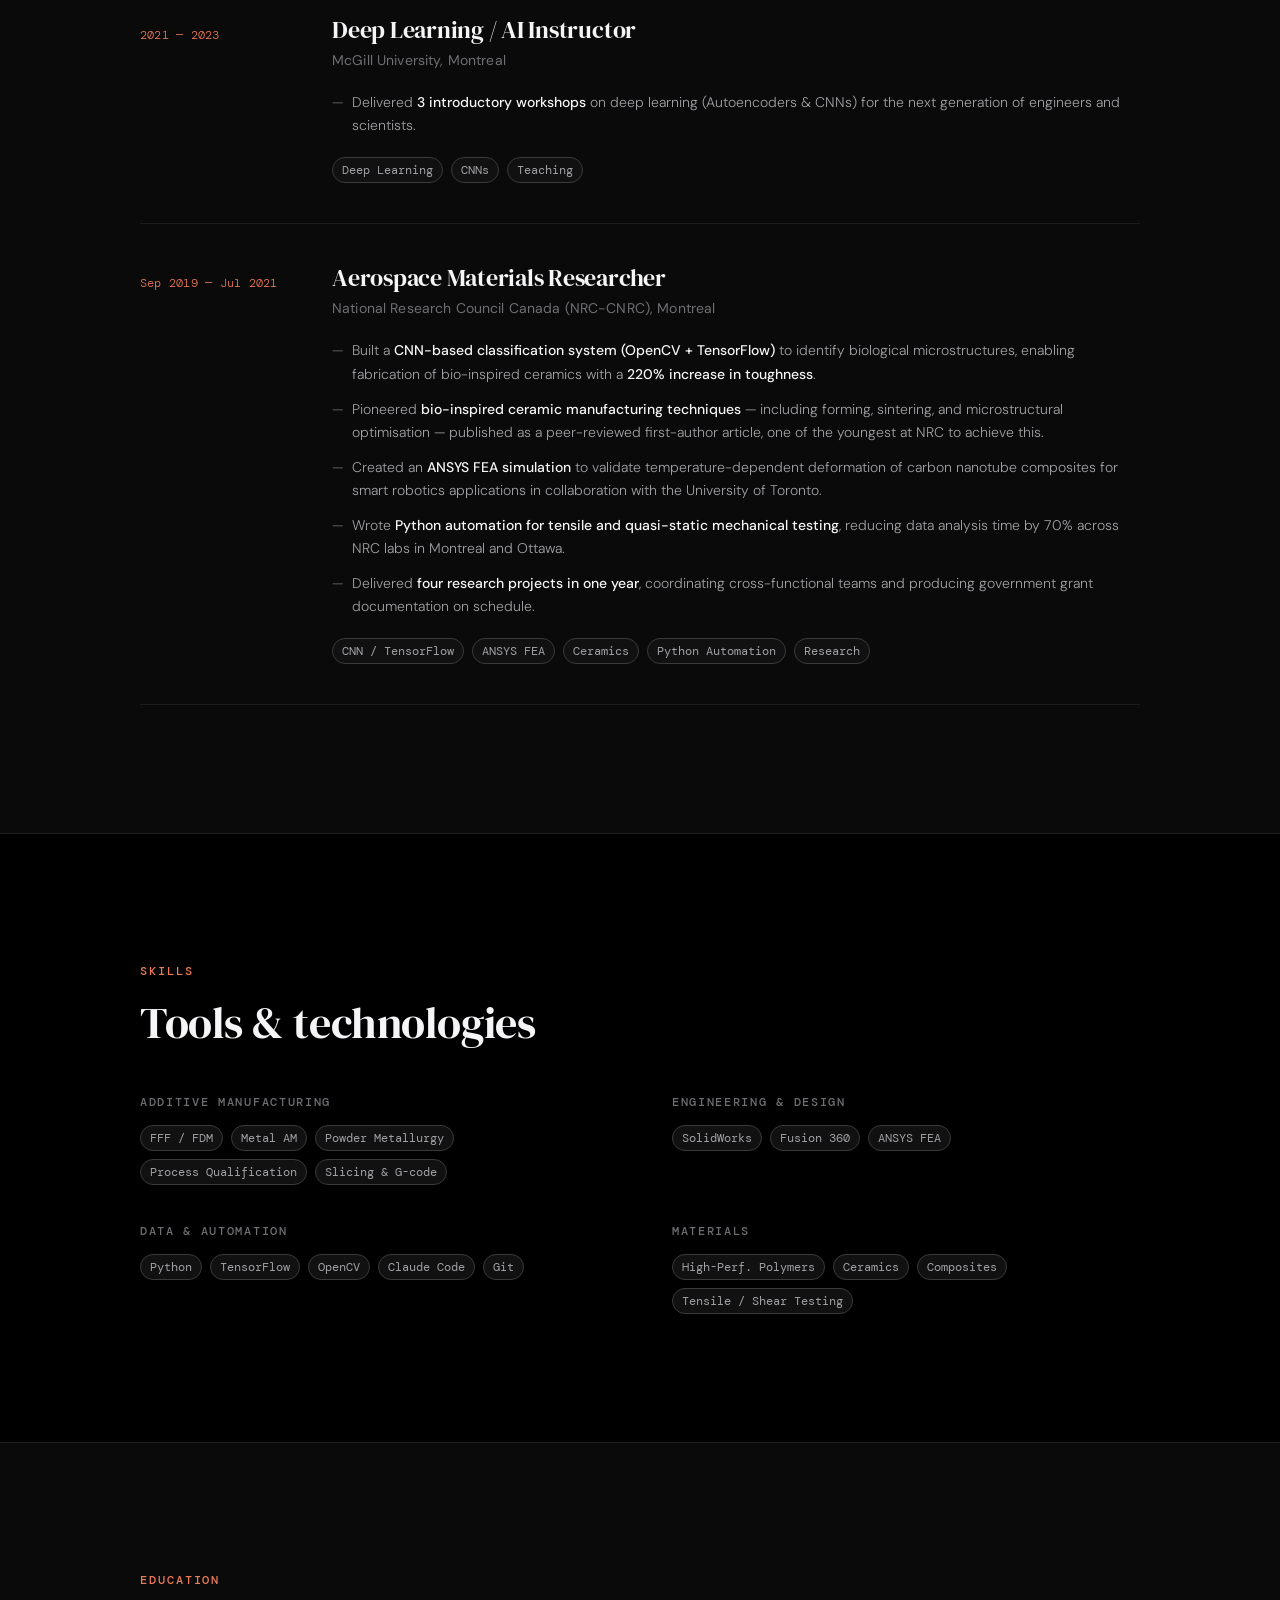
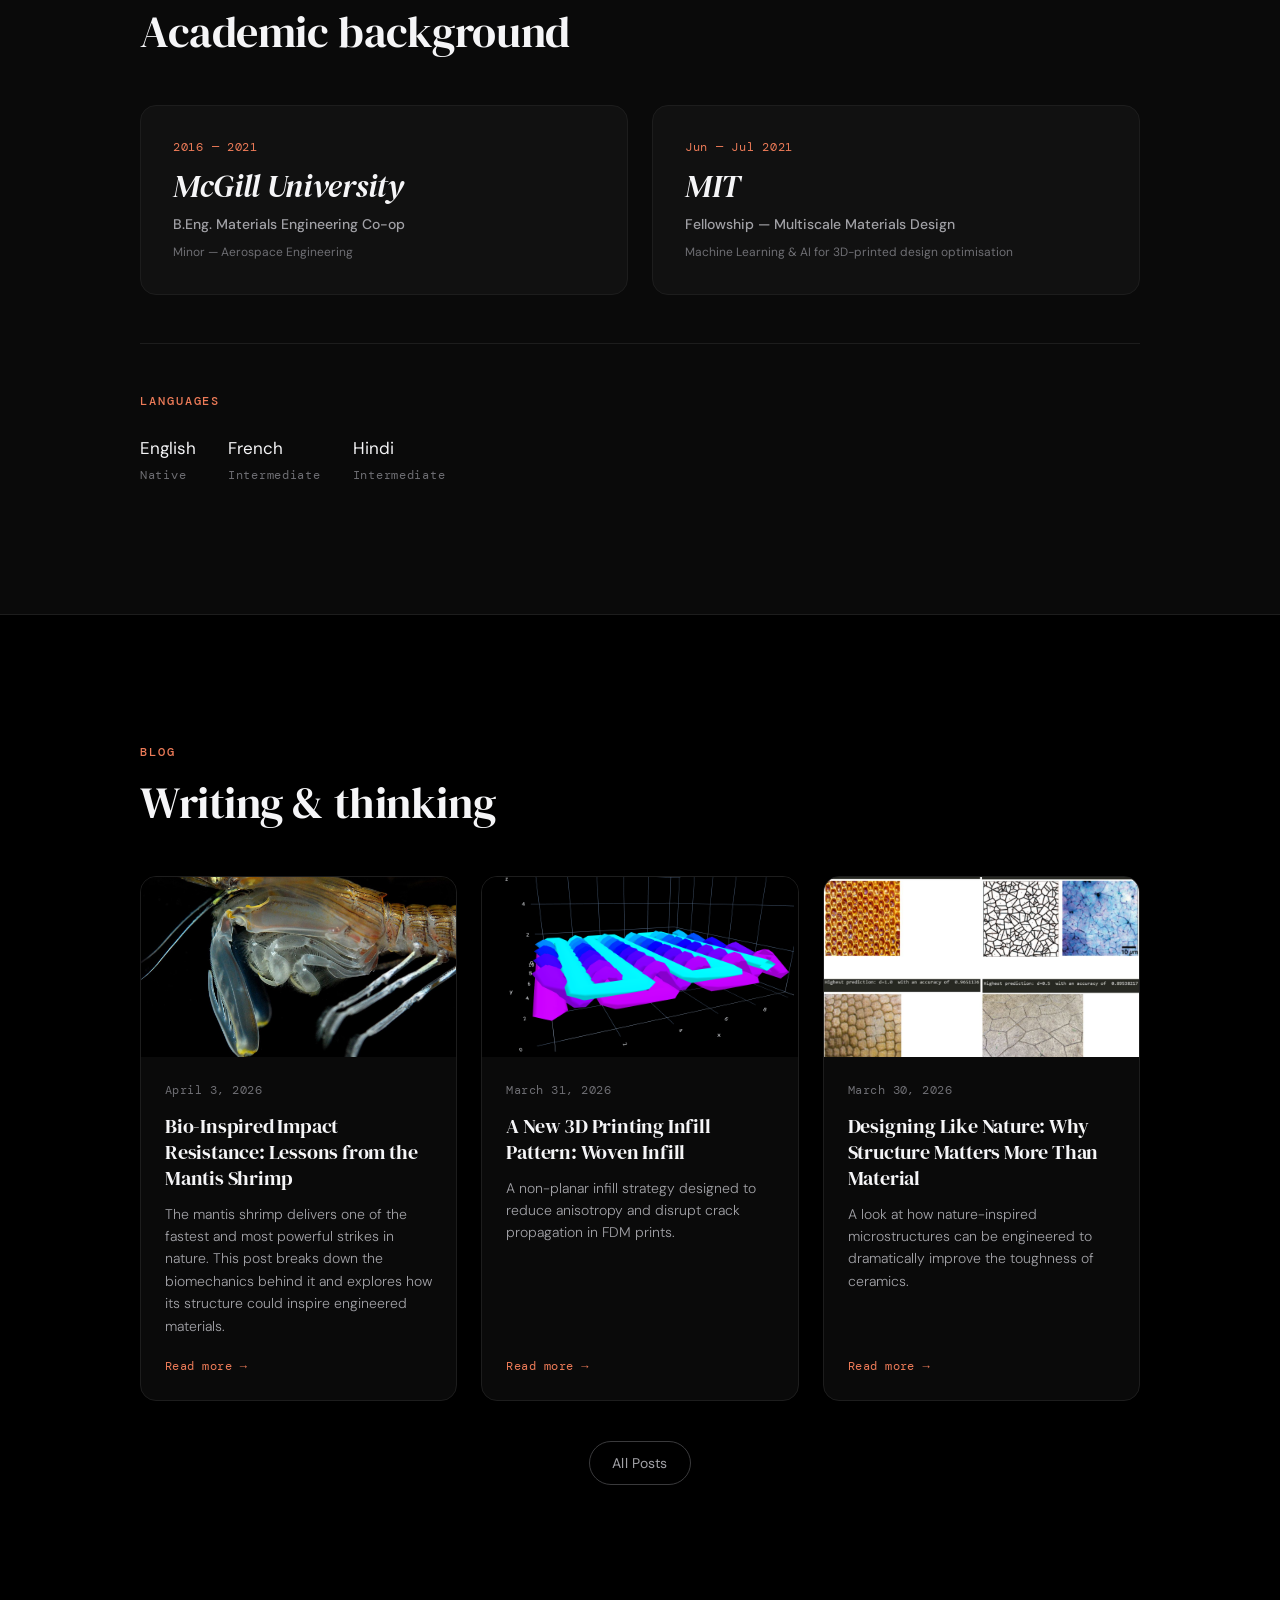
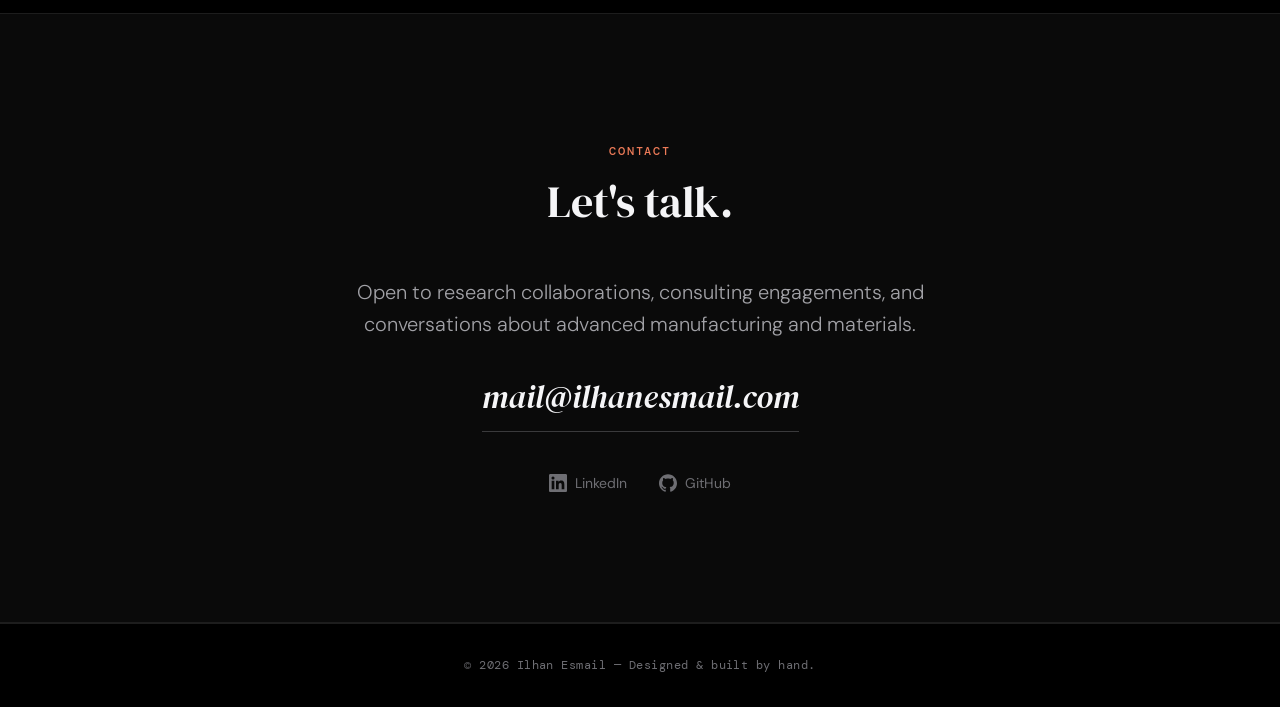
==== commit 0307c41d: "removed CGPA" ====
--- a/index.html
+++ b/index.html
@@ -339,7 +339,6 @@
             <h3 class="edu-card__institution">McGill University</h3>
             <div class="edu-card__degree">B.Eng. Materials Engineering Co-op</div>
             <div class="edu-card__detail">Minor — Aerospace Engineering</div>
-            <div class="edu-card__detail">CGPA 3.80 / 4.00</div>
           </article>
 
           <article class="edu-card fade-in">
